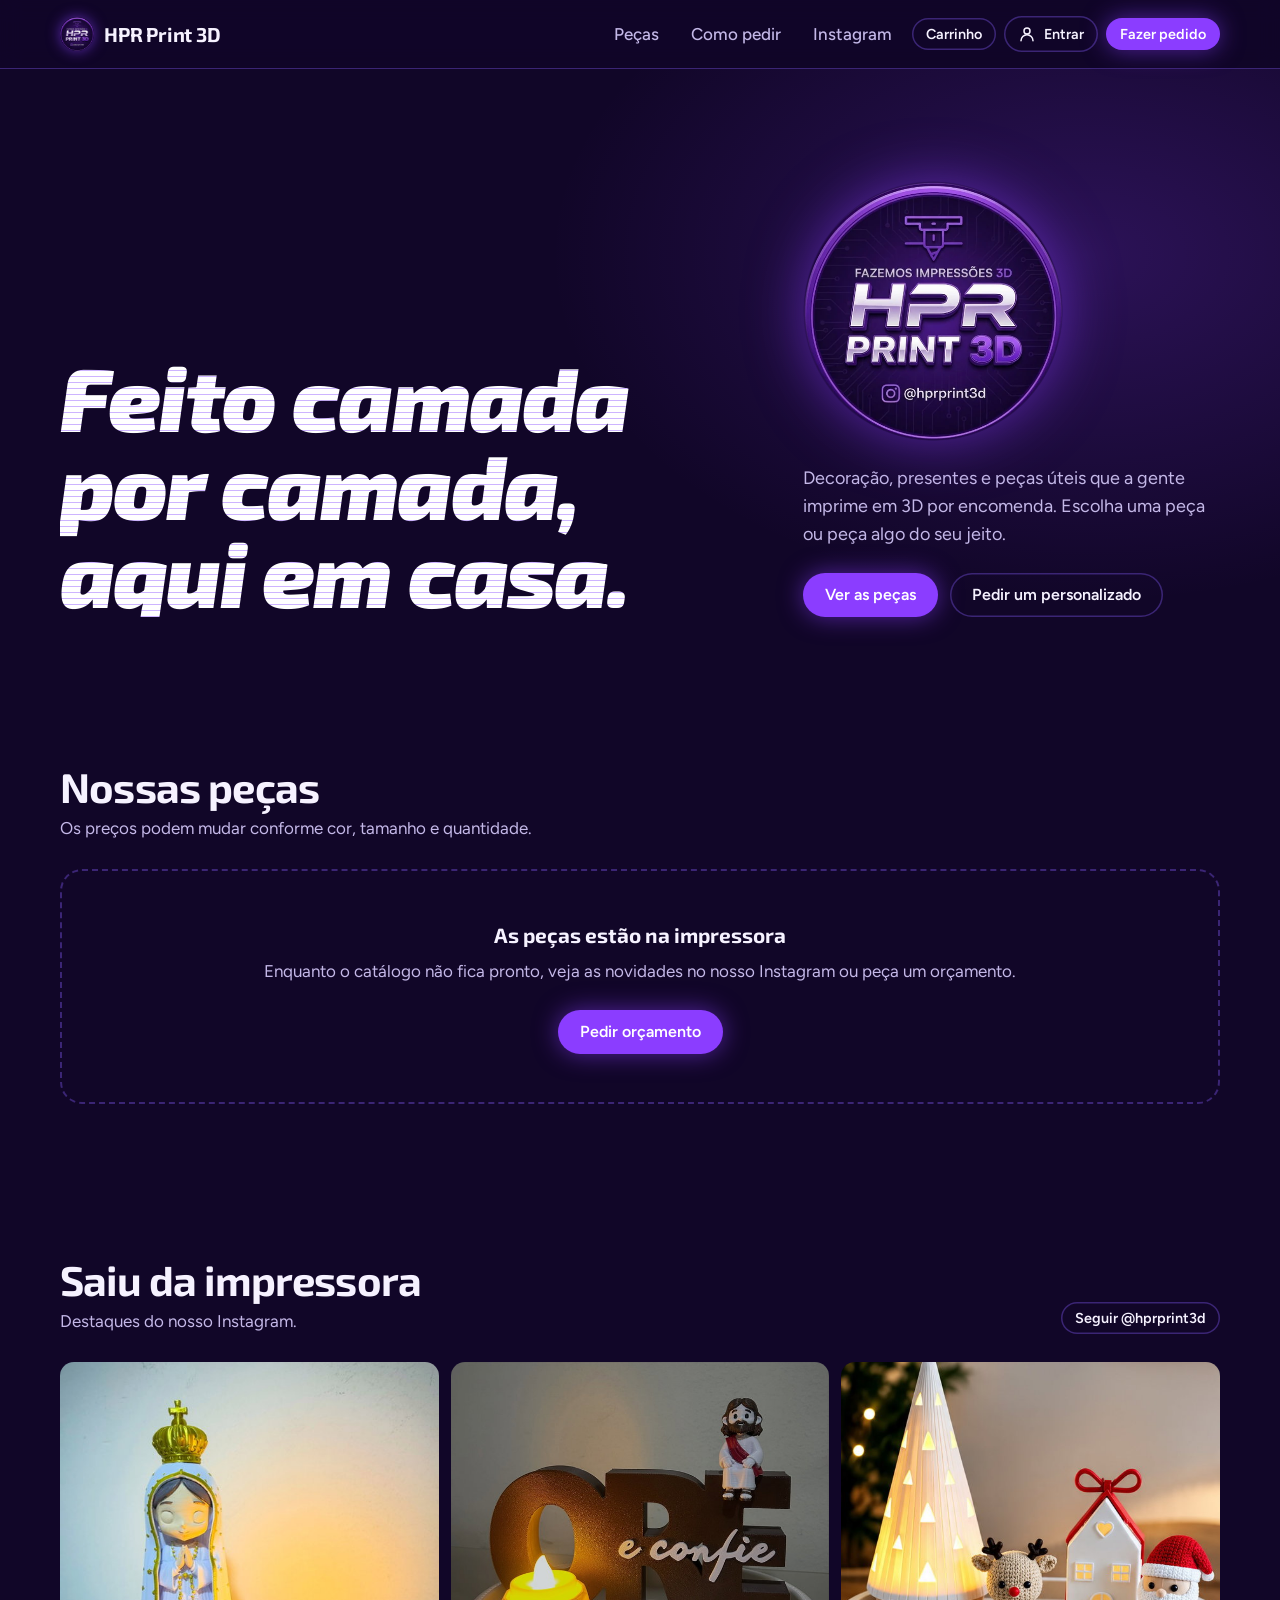
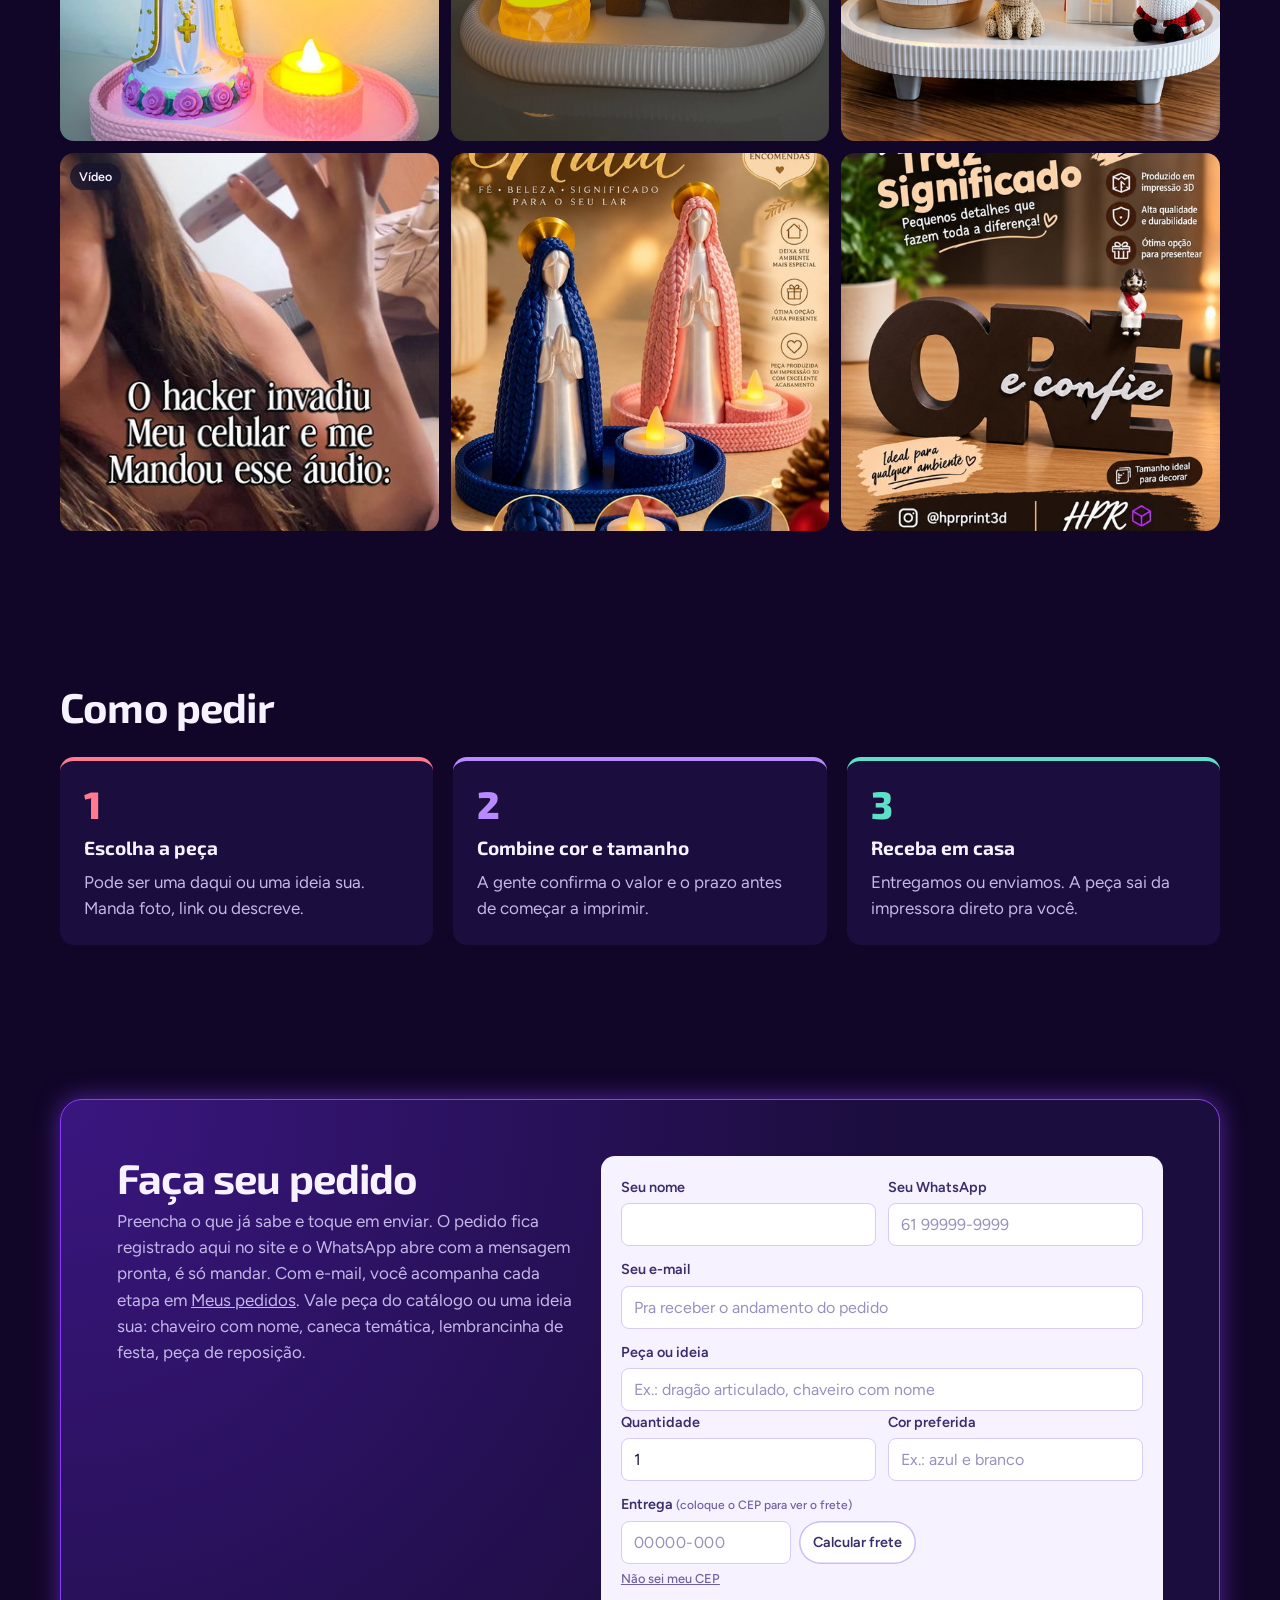
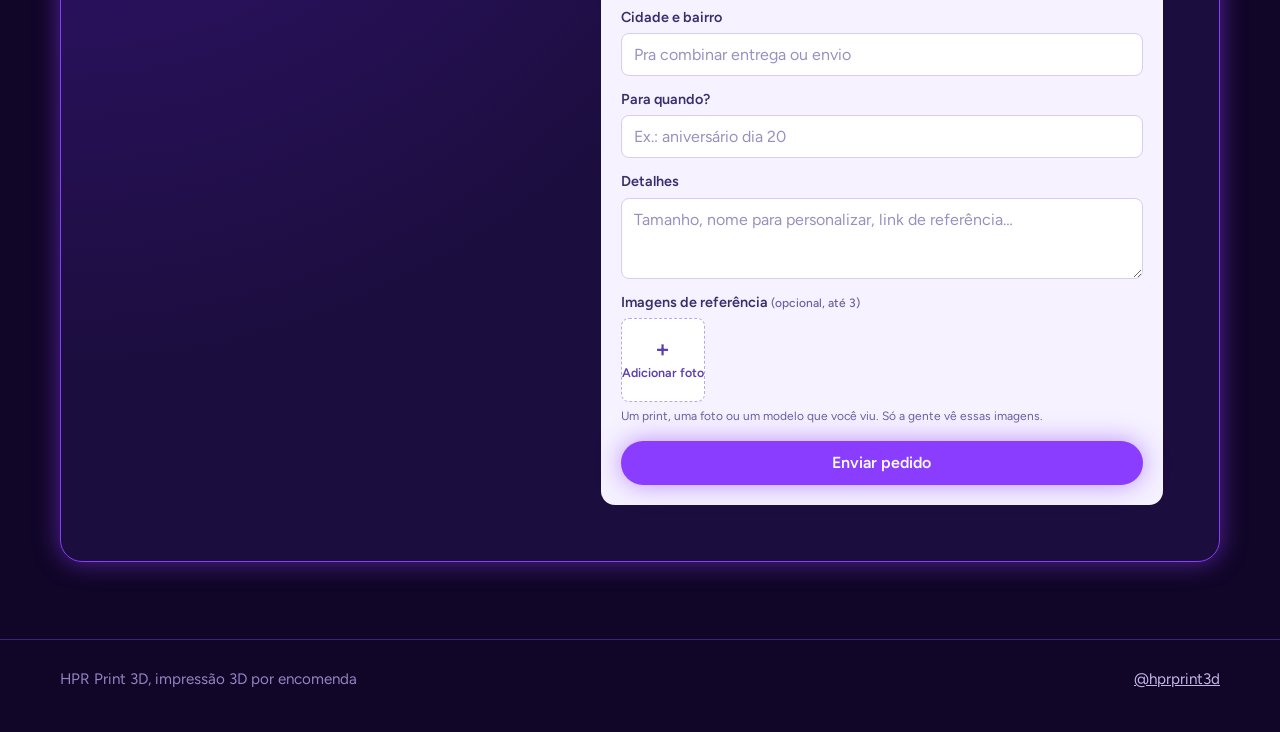
==== index.html @ b47d5b10 "Fotos: aviso de medidas discreto, só aparece quando o modelo da imagem usa as medidas Co-Authored-By" ====
<!doctype html>
<html lang="pt-BR">
<head>
  <meta charset="utf-8">
  <script>
    // Endereço antigo (GitHub Pages) → domínio próprio, mantendo página, query e hash
    // (o retorno do login do Supabase vem na query/hash).
    if (location.hostname.endsWith("github.io")) location.replace("https://hprprint3d.hygor.com.br" + location.pathname.replace(/^\/hprprint3d/, "") + location.search + location.hash);
  </script>
  <meta name="viewport" content="width=device-width, initial-scale=1">
  <title>HPR Print 3D | Peças impressas em 3D</title>
  <meta name="description" content="Peças decorativas, presentes e personalizados feitos em impressão 3D. Faça seu pedido pelo WhatsApp ou Instagram.">
  <meta name="theme-color" content="#110628">
  <meta property="og:title" content="HPR Print 3D">
  <meta property="og:description" content="Peças impressas em 3D, feitas por encomenda.">
  <meta property="og:image" content="https://hprprint3d.hygor.com.br/img/compartilhar.jpg">
  <meta property="og:type" content="website">
  <link rel="canonical" href="https://hprprint3d.hygor.com.br/">
  <link rel="icon" href="img/favicon.png" type="image/png">
  <link rel="apple-touch-icon" href="img/logo-192.png">
  <link rel="preconnect" href="https://fonts.googleapis.com">
  <link rel="preconnect" href="https://fonts.gstatic.com" crossorigin>
  <link href="https://fonts.googleapis.com/css2?family=Exo+2:ital,wght@0,600;0,700;0,800;1,800;1,900&family=Figtree:wght@400;500;600&display=swap" rel="stylesheet">
  <link rel="stylesheet" href="assets/style.css?v=202610292000">
</head>
<body>
  <header class="topo">
    <div class="envoltorio">
      <a class="marca" href="./">
        <img class="marca-carretel" data-logo-fixo src="img/logo-192.png" alt="" width="34" height="34">
        HPR Print 3D
      </a>
      <nav aria-label="Principal">
        <a class="discreto" href="#pecas">Peças</a>
        <a class="discreto" href="#como-pedir">Como pedir</a>
        <a class="discreto" data-link="instagram" href="https://www.instagram.com/hprprint3d/" target="_blank" rel="noopener">Instagram</a>
                <button type="button" class="botao botao-contorno botao-pequeno botao-carrinho" id="abrir-carrinho" aria-haspopup="dialog">Carrinho <span class="carrinho-qtd" id="carrinho-qtd" hidden>0</span></button>
        <a class="botao botao-contorno botao-pequeno botao-entrar" href="conta.html" id="link-conta" title="Entrar na sua conta"><svg class="icone" viewBox="0 0 24 24" aria-hidden="true" width="18" height="18" fill="none" stroke="currentColor" stroke-width="2" stroke-linecap="round" stroke-linejoin="round"><circle cx="12" cy="8" r="4"/><path d="M4 21c0-4.4 3.6-8 8-8s8 3.6 8 8"/></svg><span id="link-conta-texto">Entrar</span></a>
        <a class="botao botao-principal botao-pequeno botao-pedido-topo" href="#pedido">Fazer pedido</a>
      </nav>
    </div>
  </header>

  <main>
    <section class="heroi">
      <div class="envoltorio heroi-grade">
        <div class="heroi-titulo">
          <span class="bico" aria-hidden="true"></span>
          <h1>
            <span class="camada">Feito camada</span>
            <span class="camada">por camada,</span>
            <span class="camada">aqui em casa.</span>
          </h1>
        </div>
        <div class="heroi-lado">
          <img class="heroi-logo" src="img/logo.webp" alt="Logo HPR Print 3D" width="260" height="260">
          <p>Decoração, presentes e peças úteis que a gente imprime em 3D por encomenda. Escolha uma peça ou peça algo do seu jeito.</p>
          <div class="heroi-acoes">
            <a class="botao botao-principal" href="#pecas">Ver as peças</a>
            <a class="botao botao-contorno" href="#pedido">Pedir um personalizado</a>
          </div>

        </div>
      </div>
    </section>

    <section class="secao" id="pecas">
      <div class="envoltorio">
        <div class="secao-cabeca">
          <div>
            <h2>Nossas peças</h2>
            <p>Os preços podem mudar conforme cor, tamanho e quantidade.</p>
          </div>
          <div class="filtros" id="filtros" role="group" aria-label="Filtrar por categoria"></div>
        </div>
        <div class="grade-pecas" id="grade" aria-live="polite"></div>
      </div>
    </section>

    <section class="secao" id="instagram" hidden>
      <div class="envoltorio">
        <div class="secao-cabeca">
          <div>
            <h2>Saiu da impressora</h2>
            <p>Destaques do nosso Instagram.</p>
          </div>
          <a class="botao botao-contorno botao-pequeno" data-link="instagram" href="https://www.instagram.com/hprprint3d/" target="_blank" rel="noopener">Seguir @hprprint3d</a>
        </div>
        <div class="grade-insta" id="grade-insta"></div>
      </div>
    </section>

    <section class="secao" id="como-pedir">
      <div class="envoltorio">
        <div class="secao-cabeca"><h2>Como pedir</h2></div>
        <ol class="passos">
          <li style="--cor:var(--coral)">
            <h3>Escolha a peça</h3>
            <p>Pode ser uma daqui ou uma ideia sua. Manda foto, link ou descreve.</p>
          </li>
          <li style="--cor:var(--sol)">
            <h3>Combine cor e tamanho</h3>
            <p>A gente confirma o valor e o prazo antes de começar a imprimir.</p>
          </li>
          <li style="--cor:var(--menta)">
            <h3>Receba em casa</h3>
            <p>Entregamos ou enviamos. A peça sai da impressora direto pra você.</p>
          </li>
        </ol>
      </div>
    </section>

    <section class="secao" id="pedido">
      <div class="envoltorio">
        <div class="sob-medida">
          <div>
            <h2>Faça seu pedido</h2>
            <p>Preencha o que já sabe e toque em enviar. O pedido fica registrado aqui no site e o WhatsApp abre com a mensagem pronta, é só mandar. Com e-mail, você acompanha cada etapa em <a href="conta.html">Meus pedidos</a>. Vale peça do catálogo ou uma ideia sua: chaveiro com nome, caneca temática, lembrancinha de festa, peça de reposição.</p>
          </div>
          <form id="form-pedido" class="pedido" novalidate>
            <div class="pedido-duas">
              <label class="campo-pedido">Seu nome<input name="nome" autocomplete="name" required></label>
              <label class="campo-pedido">Seu WhatsApp<input name="telefone" type="tel" inputmode="tel" autocomplete="tel" placeholder="61 99999-9999"></label>
            </div>
            <label class="campo-pedido">Seu e-mail<input name="email" type="email" autocomplete="email" placeholder="Pra receber o andamento do pedido"></label>
            <div class="pedido-carrinho" id="bloco-carrinho" hidden>
              <div class="pc-cabeca"><span>Seu carrinho</span><button type="button" class="botao-link-inline" id="editar-carrinho">Editar</button></div>
              <ul id="resumo-carrinho"></ul>
              <p class="resumo-aprovacao" id="resumo-aprovacao" hidden>Tem peça com medida personalizada: mandamos o orçamento para você aprovar antes de começar.</p>
              <small>Quer algo personalizado junto? Conte em “Detalhes” abaixo.</small>
            </div>
            <div id="campos-livres">
              <label class="campo-pedido">Peça ou ideia<input name="peca" id="pedido-peca" required placeholder="Ex.: dragão articulado, chaveiro com nome"></label>
              <div class="pedido-duas">
                <label class="campo-pedido">Quantidade<input name="quantidade" type="number" inputmode="numeric" min="1" value="1"></label>
                <label class="campo-pedido">Cor preferida<input name="cor" list="cores-sugeridas" placeholder="Ex.: azul e branco"></label>
                <datalist id="cores-sugeridas"></datalist>
              </div>
            </div>
            <div class="campo-pedido frete-bloco">
              <label for="pedido-cep">Entrega <small>(coloque o CEP para ver o frete)</small></label>
              <div class="frete-linha">
                <input name="cep" id="pedido-cep" inputmode="numeric" autocomplete="postal-code" placeholder="00000-000" maxlength="9">
                <button type="button" class="botao botao-contorno botao-pequeno" id="calcular-frete">Calcular frete</button>
              </div>
              <a class="frete-nao-sei" href="https://buscacepinter.correios.com.br/app/endereco/index.php" target="_blank" rel="noopener">Não sei meu CEP</a>
              <div id="frete-resultado" aria-live="polite"></div>
              <div class="frete-endereco-campos" id="frete-endereco-campos" hidden>
                <label class="campo-pedido">Rua / avenida<input name="endereco" autocomplete="address-line1"></label>
                <div class="pedido-duas">
                  <label class="campo-pedido">Número<input name="numero" inputmode="numeric" autocomplete="address-line2"></label>
                  <label class="campo-pedido">Complemento<input name="complemento" placeholder="Apto, bloco, quadra…"></label>
                </div>
                <label class="campo-pedido">Bairro<input name="bairro"></label>
              </div>
            </div>
            <label class="campo-pedido">Cidade e bairro<input name="cidade" autocomplete="address-level2" placeholder="Pra combinar entrega ou envio"></label>
            <label class="campo-pedido">Para quando?<input name="prazo" placeholder="Ex.: aniversário dia 20"></label>
            <label class="campo-pedido">Detalhes<textarea name="detalhes" rows="3" placeholder="Tamanho, nome para personalizar, link de referência…"></textarea></label>
            <div class="campo-pedido">
              <span>Imagens de referência <small>(opcional, até 3)</small></span>
              <div class="referencias" id="referencias">
                <label class="ref-adicionar" id="ref-adicionar">
                  <input type="file" id="ref-arquivos" accept="image/jpeg,image/png,image/webp" multiple hidden>
                  <span aria-hidden="true">+</span> Adicionar foto
                </label>
              </div>
              <small class="ref-dica">Um print, uma foto ou um modelo que você viu. Só a gente vê essas imagens.</small>
            </div>
            <p class="pedido-erro" id="pedido-erro" role="alert" hidden></p>
            <p class="pedido-ok" id="pedido-ok" role="status" hidden></p>
            <button class="botao botao-principal" type="submit" id="pedido-enviar">Enviar pedido</button>
          </form>
        </div>
      </div>
    </section>
  </main>

  <dialog class="detalhe" id="detalhe-peca" aria-labelledby="detalhe-titulo">
    <button type="button" class="detalhe-fechar" data-fechar aria-label="Fechar detalhes">×</button>
    <div class="detalhe-conteudo"></div>
  </dialog>

  <dialog class="carrinho" id="carrinho" aria-labelledby="carrinho-titulo">
    <button type="button" class="detalhe-fechar" data-fechar-carrinho aria-label="Fechar carrinho">×</button>
    <div class="carrinho-conteudo">
      <h2 id="carrinho-titulo">Seu carrinho</h2>
      <p class="carrinho-aviso" id="carrinho-aviso" role="note" hidden><b>Orçamento sob aprovação.</b> Peças com medida personalizada mudam o custo de produção, então a gente calcula o valor e o prazo e só começa depois que você aprovar.</p>
      <div id="carrinho-lista"></div>
      <p class="carrinho-total" id="carrinho-total"></p>
      <div class="carrinho-acoes">
        <button type="button" class="botao botao-contorno" data-fechar-carrinho>Continuar vendo peças</button>
        <button type="button" class="botao botao-principal" id="carrinho-finalizar">Finalizar pedido</button>
      </div>
    </div>
  </dialog>
  <div class="toast-carrinho" id="toast-carrinho" role="status" hidden>
    <span id="toast-carrinho-texto"></span>
    <button type="button" id="toast-carrinho-ver">Ver carrinho</button>
  </div>

  <footer class="rodape">
    <div class="envoltorio">
      <span>HPR Print 3D, impressão 3D por encomenda</span>
      <a data-link="instagram" href="https://www.instagram.com/hprprint3d/" target="_blank" rel="noopener">@hprprint3d</a>
    </div>
  </footer>

  <script src="assets/supabase-config.js?v=202610292000"></script>
  <script src="assets/email.js?v=202610292000"></script>
  <script src="assets/frete.js?v=202610292000"></script>
  <script src="assets/itens.js?v=202610292000"></script>
  <script src="assets/app.js?v=202610292000"></script>
</body>
</html>
---- assets/style.css ----
/* HPR Print 3D — estilos compartilhados (vitrine + área interna) */
:root {
  /* Cores tiradas da logo: fundo roxo-noite, roxo neon e branco cromado */
  --noite: #110628;
  --noite-2: #1b0d3d;
  --noite-3: #261552;
  --linha: #3b2575;
  --texto: #f6f2ff;
  --texto-2: #c4b8e8;
  --texto-3: #9284c2;
  --neon: #8b3dff;
  --neon-claro: #b98aff;
  --brilho: 0 0 24px rgba(139, 61, 255, .55);
  --coral: #ff7a8f;
  --menta: #5ee0c8;
  --sol: #b98aff;
  --lilas: #a463ff;
  --erro: #ff6b81;
  --raio-g: 22px;
  --raio-m: 14px;
  --raio-p: 8px;
  --fonte-display: "Exo 2", system-ui, sans-serif;
  --fonte-texto: "Figtree", system-ui, sans-serif;
  color-scheme: dark;
}

* { box-sizing: border-box; }
[hidden] { display: none !important; }
html { -webkit-text-size-adjust: 100%; }
body {
  margin: 0;
  background: var(--noite);
  color: var(--texto);
  font-family: var(--fonte-texto);
  font-size: 1.0625rem;
  line-height: 1.55;
}
img { max-width: 100%; display: block; }
a { color: inherit; }
:focus-visible { outline: 3px solid var(--neon-claro); outline-offset: 3px; border-radius: 4px; }

.envoltorio { width: min(1160px, 100% - 32px); margin-inline: auto; }

/* ---------- Topo ---------- */
.topo {
  position: sticky; top: 0; z-index: 20;
  background: color-mix(in srgb, var(--noite) 88%, transparent);
  backdrop-filter: blur(10px);
  border-bottom: 1px solid var(--linha);
}
.topo .envoltorio { display: flex; align-items: center; justify-content: space-between; gap: 16px; min-height: 68px; }
.marca { display: flex; align-items: center; gap: 10px; text-decoration: none; font-family: var(--fonte-display); font-weight: 700; font-size: 1.25rem; letter-spacing: -0.01em; }
.marca-carretel { width: 34px; height: 34px; flex: none; }
.topo nav { display: flex; gap: 8px; align-items: center; }
.topo nav a.discreto { text-decoration: none; color: var(--texto-2); padding: 8px 12px; border-radius: 999px; font-weight: 500; }
.topo nav a.discreto:hover { color: var(--texto); background: var(--noite-2); }

/* ---------- Botões ---------- */
.botao {
  display: inline-flex; align-items: center; justify-content: center; gap: 8px;
  font: 600 1rem/1 var(--fonte-texto);
  padding: 14px 22px; border-radius: 999px; border: 0; cursor: pointer;
  text-decoration: none; transition: transform .12s ease, background .15s ease;
}
.botao:active { transform: translateY(1px); }
.botao-principal { background: var(--neon); color: #fff; box-shadow: var(--brilho); }
.botao-principal:hover { background: #9b55ff; }
.botao-contorno { background: transparent; color: var(--texto); box-shadow: inset 0 0 0 1.5px var(--linha); }
.botao-contorno:hover { box-shadow: inset 0 0 0 1.5px var(--texto-2); }
.botao-pequeno { padding: 9px 14px; font-size: .9rem; }
.botao[disabled] { opacity: .5; cursor: not-allowed; }
.botao svg { width: 18px; height: 18px; }

/* Tela de espera: aparece no lugar de qualquer tela de login enquanto a sessão é conferida */
.carregando { display: flex; flex-direction: column; align-items: center; justify-content: center; gap: 14px; min-height: 52vh; color: var(--texto-2); text-align: center; }
.carregando p { margin: 0; }
.giro { width: 36px; height: 36px; border-radius: 50%; border: 3px solid var(--linha); border-top-color: var(--neon-claro); animation: gira .8s linear infinite; }
@keyframes gira { to { transform: rotate(360deg); } }
@media (prefers-reduced-motion: reduce) { .giro { animation-duration: 2.4s; } }
.botao-entrar { white-space: nowrap; }

/* ---------- Herói ---------- */
.heroi { padding: clamp(48px, 9vw, 112px) 0 clamp(40px, 6vw, 72px); position: relative; overflow: hidden; }
.heroi-grade { display: grid; grid-template-columns: 1.25fr .75fr; gap: 48px; align-items: end; }
.heroi h1 {
  font-family: var(--fonte-display);
  font-weight: 900;
  font-style: italic;
  font-size: clamp(2.6rem, 7vw, 5.9rem);
  line-height: .98;
  letter-spacing: -0.02em;
  margin: 0;
  max-width: 11ch;
  /* camadas de impressão: cada faixa horizontal é uma "layer" */
  background: repeating-linear-gradient(
    180deg,
    #ffffff 0 5px,
    #cdb4ff 5px 6px
  );
  -webkit-background-clip: text; background-clip: text; color: transparent;
}
.heroi h1 .camada { display: block; }
.heroi-lado p { color: var(--texto-2); margin: 0 0 24px; max-width: 34ch; font-size: 1.125rem; }
.heroi-acoes { display: flex; flex-wrap: wrap; gap: 12px; }

/* A animação única da página: o título "imprime" de baixo pra cima, camada por camada */
@media (prefers-reduced-motion: no-preference) {
  .heroi h1 { animation: imprimir 1.6s steps(24, end) both; }
  .bico { animation: bico 1.6s steps(24, end) both; }
}
@keyframes imprimir { from { clip-path: inset(100% 0 0 0); } to { clip-path: inset(0 0 0 0); } }
@keyframes bico { from { transform: translateY(var(--altura-h1, 260px)); opacity: 1; } 92% { opacity: 1; } to { transform: translateY(0); opacity: 0; } }
.bico { position: absolute; left: 0; top: -14px; width: 100%; height: 3px; background: var(--neon-claro); border-radius: 3px; box-shadow: 0 0 18px var(--neon); opacity: 0; pointer-events: none; }
.heroi-titulo { position: relative; }

.amostras { display: flex; gap: 8px; margin-top: 28px; }
.amostras span { width: 22px; height: 22px; border-radius: 50%; }

/* ---------- Seções ---------- */
.secao { padding: clamp(40px, 6vw, 80px) 0; }
.secao-cabeca { display: flex; flex-wrap: wrap; justify-content: space-between; align-items: end; gap: 16px; margin-bottom: 28px; }
.secao h2 { font-family: var(--fonte-display); font-weight: 700; font-size: clamp(1.75rem, 3.6vw, 2.6rem); letter-spacing: -0.02em; line-height: 1.05; margin: 0; }
.secao-cabeca p { margin: 6px 0 0; color: var(--texto-2); }

.filtros { display: flex; flex-wrap: wrap; gap: 8px; }
.filtro { font: 500 .95rem var(--fonte-texto); color: var(--texto-2); background: var(--noite-2); border: 1px solid var(--linha); border-radius: 999px; padding: 8px 16px; cursor: pointer; }
.filtro[aria-pressed="true"] { background: var(--texto); color: var(--noite); border-color: var(--texto); }

/* ---------- Grade de peças ---------- */
.grade-pecas { display: grid; grid-template-columns: repeat(auto-fill, minmax(250px, 1fr)); gap: 20px; }
.peca { background: var(--noite-2); border-radius: var(--raio-g); overflow: hidden; display: flex; flex-direction: column; border: 1px solid var(--linha); }
.peca-foto { aspect-ratio: 1 / 1; background: var(--noite-3); position: relative; }
.peca-foto img { width: 100%; height: 100%; object-fit: cover; }
.peca-foto .sem-foto { position: absolute; inset: 0; display: grid; place-items: center; color: var(--texto-3); }
.peca-corpo { padding: 16px 18px 18px; display: flex; flex-direction: column; gap: 6px; flex: 1; }
.peca-categoria { font-size: .85rem; font-weight: 600; display: inline-flex; align-items: center; gap: 6px; color: var(--texto-2); }
.peca-categoria::before { content: ""; width: 9px; height: 9px; border-radius: 50%; background: var(--cor, var(--lilas)); }
.peca h3 { font-family: var(--fonte-display); font-weight: 700; font-size: 1.25rem; line-height: 1.15; margin: 0; letter-spacing: -0.01em; }
.peca-desc { color: var(--texto-2); font-size: .95rem; margin: 0; white-space: pre-line; display: -webkit-box; -webkit-line-clamp: 3; -webkit-box-orient: vertical; overflow: hidden; }
.peca-desc-bloco.aberta .peca-desc { -webkit-line-clamp: unset; display: block; }
.ver-mais { background: none; border: 0; padding: 2px 0; margin-top: 2px; color: var(--neon-claro); font: 600 .88rem var(--fonte-texto); cursor: pointer; }
.ver-mais:hover { text-decoration: underline; }
a.peca-foto { display: block; }
.peca h3 a { color: inherit; text-decoration: none; }
.peca h3 a:hover { text-decoration: underline; text-decoration-color: var(--neon-claro); }
.peca-rodape { margin-top: auto; padding-top: 12px; display: flex; align-items: center; justify-content: space-between; gap: 10px; }
.preco { font-family: var(--fonte-display); font-weight: 700; font-size: 1.4rem; }
.preco small { font-family: var(--fonte-texto); font-weight: 500; font-size: .8rem; color: var(--texto-3); display: block; }

.vazio { border: 2px dashed var(--linha); border-radius: var(--raio-g); padding: 48px 24px; text-align: center; color: var(--texto-2); }
.vazio strong { display: block; color: var(--texto); font-family: var(--fonte-display); font-size: 1.3rem; margin-bottom: 6px; }

/* ---------- Como encomendar ---------- */
.passos { list-style: none; margin: 0; padding: 0; display: grid; grid-template-columns: repeat(3, 1fr); gap: 20px; counter-reset: passo; }
.passos li { counter-increment: passo; padding: 24px; border-radius: var(--raio-m); background: var(--noite-2); border-top: 4px solid var(--cor); }
.passos li::before { content: counter(passo); font-family: var(--fonte-display); font-weight: 800; font-size: 2.4rem; line-height: 1; color: var(--cor); display: block; margin-bottom: 10px; }
.passos h3 { margin: 0 0 6px; font-family: var(--fonte-display); font-size: 1.2rem; }
.passos p { margin: 0; color: var(--texto-2); }

.sob-medida { background: radial-gradient(120% 140% at 0% 0%, #3a1680 0%, #1b0d3d 60%); border: 1.5px solid var(--neon); box-shadow: var(--brilho); color: var(--texto); border-radius: var(--raio-g); padding: clamp(28px, 5vw, 56px); display: grid; grid-template-columns: 1fr auto; gap: 24px; align-items: center; }
.sob-medida h2 { color: var(--texto); }
.sob-medida p { color: var(--texto-2); }
.sob-medida p { margin: 8px 0 0; max-width: 52ch; }


.rodape { border-top: 1px solid var(--linha); padding: 28px 0 40px; color: var(--texto-3); font-size: .95rem; }
.rodape .envoltorio { display: flex; flex-wrap: wrap; justify-content: space-between; gap: 12px; }
.rodape a { color: var(--texto-2); }

@media (max-width: 820px) {
  .heroi-grade { grid-template-columns: 1fr; gap: 28px; }
  .passos { grid-template-columns: 1fr; }
  .sob-medida { grid-template-columns: 1fr; }
  .topo nav a.discreto { display: none; }
}

@media (max-width: 700px) {
  .topo .envoltorio { gap: 10px; min-height: 60px; }
  .marca { font-size: 1.05rem; gap: 8px; }
  .topo nav { gap: 6px; }
  .botao-pedido-topo { display: none; }
}
@media (max-width: 400px) {
  .botao-entrar span { position: absolute; width: 1px; height: 1px; overflow: hidden; clip: rect(0 0 0 0); white-space: nowrap; }
  .botao-entrar { padding: 10px; }
}
@media (max-width: 560px) {
  .grade-pecas { grid-template-columns: repeat(2, minmax(0, 1fr)); gap: 12px; }
  .peca { border-radius: var(--raio-m); }
  .peca-corpo { padding: 12px; }
  .peca h3 { font-size: 1.02rem; }
  .peca-desc { -webkit-line-clamp: 2; font-size: .85rem; }
  .peca-rodape { flex-direction: column; align-items: stretch; gap: 8px; }
  .preco { font-size: 1.15rem; }
}

/* ---------- Formulário de pedido (dentro do painel lilás) ---------- */
.sob-medida { grid-template-columns: minmax(0, .9fr) minmax(0, 1.1fr); align-items: start; }
.pedido { display: flex; flex-direction: column; gap: 12px; background: #f6f2ff; border-radius: var(--raio-m); padding: 20px; }
.pedido-duas { display: grid; grid-template-columns: 1fr 1fr; gap: 12px; }
.campo-pedido { display: flex; flex-direction: column; gap: 5px; font-weight: 600; font-size: .9rem; color: #3a2d6b; }
.campo-pedido input, .campo-pedido textarea {
  font: 400 1rem var(--fonte-texto); color: #1c1240; background: #fff;
  border: 1.5px solid #d6ccf5; border-radius: var(--raio-p); padding: 11px 12px; width: 100%; min-width: 0; resize: vertical;
}
.campo-pedido input::placeholder, .campo-pedido textarea::placeholder { color: #9a90bf; }
.campo-pedido input:focus, .campo-pedido textarea:focus { outline: none; border-color: var(--neon); }
.pedido .botao-principal { background: var(--neon); color: #fff; margin-top: 4px; }
.pedido .botao-principal:hover { background: #7a2bf0; }
.pedido-erro { margin: 0; color: #b0153a; font-weight: 600; font-size: .92rem; }
.pedido :focus-visible { outline-color: var(--neon); }

/* Simulador de frete */
.frete-linha { display: flex; gap: 8px; }
.frete-linha input { flex: 0 1 170px; font-variant-numeric: tabular-nums; letter-spacing: .03em; }
.pedido .frete-linha .botao-contorno { color: #3a2d6b; box-shadow: inset 0 0 0 1.5px #c9bdf2; background: #fff; white-space: nowrap; }
.pedido .frete-linha .botao-contorno:hover { box-shadow: inset 0 0 0 1.5px var(--neon); color: var(--neon); }
.frete-nao-sei { align-self: flex-start; font-size: .8rem; font-weight: 500; color: #6d5fa0; }
.frete-endereco { margin: 4px 0 2px; font-weight: 500; font-size: .88rem; color: #3a2d6b; }
.frete-carregando, .frete-aviso, .frete-dica { margin: 4px 0 0; font-weight: 500; font-size: .84rem; color: #6d5fa0; }
.frete-aviso { color: #8a3a12; }
.frete-opcoes { display: flex; flex-direction: column; gap: 6px; margin-top: 4px; }
.frete-opcao { display: grid; grid-template-columns: auto 1fr auto; align-items: center; gap: 10px; padding: 10px 12px; background: #fff; border: 1.5px solid #e1d8fa; border-radius: var(--raio-p); cursor: pointer; font-weight: 600; color: #1c1240; transition: border-color .15s, background .15s; }
.frete-opcao:hover { border-color: #b9a6f5; }
.frete-opcao:has(input:checked) { border-color: var(--neon); background: #efe7ff; }
.frete-opcao input { width: 18px; height: 18px; margin: 0; accent-color: var(--neon); }
.frete-nome small { display: block; font-weight: 500; font-size: .8rem; color: #6d5fa0; }
.frete-valor { font-variant-numeric: tabular-nums; white-space: nowrap; }

/* ---------- Destaques do Instagram ---------- */
.grade-insta { display: grid; grid-template-columns: repeat(auto-fill, minmax(300px, 1fr)); gap: 20px; align-items: start; }
.insta-item { min-width: 0; }
.insta-item .instagram-media { margin: 0 !important; min-width: 0 !important; width: 100% !important; border-radius: var(--raio-m) !important; }

@media (max-width: 820px) {
  .sob-medida { grid-template-columns: 1fr; }
}
@media (max-width: 420px) {
  .pedido { padding: 16px; }
  .pedido-duas { grid-template-columns: 1fr; }
}
section[id] { scroll-margin-top: 76px; }
.pedido-ok { margin: 0; background: #e3f9f1; color: #0b5a45; border-radius: var(--raio-p); padding: 10px 12px; font-size: .95rem; }
.pedido-ok a { color: #0b5a45; font-weight: 700; }

/* ---------- Posts automáticos do Instagram ---------- */
.grade-insta-auto { display: grid; grid-template-columns: repeat(3, minmax(0, 1fr)); gap: 12px; }
.insta-post { position: relative; display: block; aspect-ratio: 1; border-radius: var(--raio-m); overflow: hidden; background: var(--noite-2); text-decoration: none; }
.insta-post img { width: 100%; height: 100%; object-fit: cover; }
.insta-tipo { position: absolute; top: 10px; left: 10px; font-size: .78rem; font-weight: 600; background: rgba(23, 20, 46, .8); color: var(--texto); padding: 4px 9px; border-radius: 999px; }
.insta-legenda {
  position: absolute; inset: auto 0 0 0; padding: 28px 14px 12px; font-size: .88rem; line-height: 1.35; color: #fff;
  background: linear-gradient(to top, rgba(12, 10, 26, .88), transparent);
  display: -webkit-box; -webkit-line-clamp: 3; -webkit-box-orient: vertical; overflow: hidden;
  opacity: 0; transition: opacity .2s ease;
}
.insta-post:hover .insta-legenda, .insta-post:focus-visible .insta-legenda { opacity: 1; }
@media (hover: none) { .insta-legenda { display: none; } }
@media (max-width: 560px) { .grade-insta-auto { grid-template-columns: repeat(2, minmax(0, 1fr)); gap: 8px; } }
.marca-foto { border-radius: 50%; object-fit: cover; }

/* ---------- Logo ---------- */
.marca-carretel { border-radius: 50%; box-shadow: 0 0 14px rgba(139, 61, 255, .6); }
.heroi-logo { width: min(260px, 70%); height: auto; aspect-ratio: 1; margin: 0 0 24px; border-radius: 50%; filter: drop-shadow(0 0 28px rgba(139, 61, 255, .55)); }
.heroi { background: radial-gradient(60% 80% at 85% 30%, rgba(139, 61, 255, .22), transparent 70%); }
@media (max-width: 820px) { .heroi-logo { width: 150px; margin-bottom: 18px; } }

/* ---------- Imagens de referência no pedido ---------- */
.campo-pedido small { font-weight: 500; color: #6d5fa0; }
.referencias { display: flex; flex-wrap: wrap; gap: 10px; }
.ref-item, .ref-adicionar { width: 84px; height: 84px; border-radius: var(--raio-p); position: relative; }
.ref-item img { width: 100%; height: 100%; object-fit: cover; border-radius: var(--raio-p); border: 1.5px solid #d6ccf5; }
.ref-item button { position: absolute; top: -8px; right: -8px; width: 26px; height: 26px; border-radius: 50%; border: 0; background: #1c1240; color: #fff; font-size: 1rem; line-height: 1; cursor: pointer; }
.ref-adicionar { display: flex; flex-direction: column; align-items: center; justify-content: center; gap: 2px; border: 1.5px dashed #b9a6ef; color: #5b3fb0; font-size: .78rem; font-weight: 600; text-align: center; cursor: pointer; background: #fff; }
.ref-adicionar span { font-size: 1.5rem; line-height: 1; }
.ref-adicionar:hover { border-color: var(--neon); }
.ref-adicionar:focus-within { outline: 3px solid var(--neon); outline-offset: 2px; }
.ref-dica { font-weight: 400 !important; }
.pedido-zap { display: flex; margin-top: 10px; width: 100%; }
.pedido-ok { line-height: 1.45; }
.pedido-ok a.pedido-zap { color: #fff; }

/* ---------- Cores e características na vitrine ---------- */
.peca-carac { list-style: none; margin: 2px 0 0; padding: 0; display: flex; flex-wrap: wrap; gap: 6px; }
.peca-carac li { font-size: .8rem; color: var(--texto-2); background: var(--noite-3); border-radius: 999px; padding: 3px 10px; }
.peca-cores { display: flex; flex-wrap: wrap; align-items: center; gap: 6px; margin-top: 4px; }
.peca-cor { width: 18px; height: 18px; border-radius: 50%; border: 1.5px solid rgba(255, 255, 255, .35); }
.peca-cores-mais { font-size: .8rem; color: var(--texto-3); }
@media (max-width: 560px) { .peca-carac li { font-size: .74rem; padding: 2px 8px; } .peca-cor { width: 15px; height: 15px; } }

/* ---------- Detalhes da peça ---------- */
.detalhe { width: min(960px, calc(100% - 24px)); max-height: calc(100dvh - 32px); padding: 0; border: 1px solid var(--linha); border-radius: var(--raio-g); background: var(--noite-2); color: var(--texto); box-shadow: 0 30px 80px rgba(0, 0, 0, .6), 0 0 40px rgba(139, 61, 255, .25); overflow: hidden; }
.detalhe::backdrop { background: rgba(8, 3, 22, .78); backdrop-filter: blur(3px); }
.detalhe-conteudo { display: grid; grid-template-columns: minmax(0, 1fr) minmax(0, 1fr); max-height: calc(100dvh - 34px); overflow-y: auto; }
/* Foto inteira, sem cortes: o fundo desfocado da própria foto preenche as sobras */
.detalhe-foto { position: sticky; top: 0; align-self: start; height: calc(100dvh - 34px); max-height: 760px; overflow: hidden; background: var(--noite-3); isolation: isolate; }
.detalhe-foto.vazia { height: auto; aspect-ratio: 1; }
.galeria-trilho { display: flex; height: 100%; overflow-x: auto; overflow-y: hidden; scroll-snap-type: x mandatory; scrollbar-width: none; overscroll-behavior-x: contain; }
.galeria-trilho::-webkit-scrollbar { display: none; }
.galeria-trilho:focus-visible { outline: 2px solid var(--neon-claro); outline-offset: -4px; }
.galeria-slide { position: relative; flex: 0 0 100%; height: 100%; scroll-snap-align: center; scroll-snap-stop: always; overflow: hidden; isolation: isolate; display: flex; }
.galeria-slide::before { content: ""; position: absolute; inset: -30px; background: var(--foto) center / cover no-repeat; filter: blur(28px) brightness(.45) saturate(1.2); z-index: -1; }
.detalhe-foto-link { display: flex; width: 100%; height: 100%; align-items: center; justify-content: center; padding: 16px 16px 46px; cursor: zoom-in; }
.detalhe-foto.varias .detalhe-foto-link { padding: 56px 16px 104px; }
.galeria-seta { position: absolute; top: calc(50% - 30px); transform: translateY(-50%); z-index: 2; width: 44px; height: 44px; border-radius: 50%; border: 0; background: rgba(17, 6, 40, .78); color: #fff; font-size: 1.7rem; line-height: 1; cursor: pointer; box-shadow: 0 0 0 1px var(--linha); transition: background .15s, opacity .15s; }
.galeria-seta:hover:not(:disabled) { background: var(--neon); }
.galeria-seta:disabled { opacity: 0; pointer-events: none; }
.galeria-seta:focus-visible, .galeria-mini:focus-visible { outline: 2px solid var(--neon-claro); outline-offset: 2px; }
.galeria-seta.anterior { left: 12px; }
.galeria-seta.proxima { right: 12px; }
.galeria-conta { position: absolute; top: 16px; left: 16px; z-index: 2; font-size: .8rem; font-weight: 700; color: #fff; background: rgba(17, 6, 40, .78); padding: 5px 11px; border-radius: 999px; font-variant-numeric: tabular-nums; }
.galeria-minis { position: absolute; left: 0; right: 0; bottom: 0; z-index: 2; display: flex; gap: 8px; justify-content: safe center; padding: 12px; overflow-x: auto; scrollbar-width: none; background: linear-gradient(transparent, rgba(8, 3, 22, .85)); }
.galeria-minis::-webkit-scrollbar { display: none; }
.galeria-mini { flex: 0 0 auto; width: 54px; height: 54px; padding: 0; border-radius: 10px; overflow: hidden; border: 2px solid rgba(255, 255, 255, .2); background: var(--noite); opacity: .6; cursor: pointer; transition: opacity .15s, border-color .15s; }
.detalhe-foto .galeria-mini img { width: 100%; height: 100%; max-height: none; object-fit: cover; display: block; border-radius: 0; box-shadow: none; }
.galeria-mini:hover { opacity: .9; }
.galeria-mini[aria-current="true"] { opacity: 1; border-color: var(--neon-claro); box-shadow: 0 0 12px rgba(139, 61, 255, .6); }
.detalhe-foto.varias .detalhe-zoom { bottom: 84px; }
.peca-qtd-fotos { position: absolute; right: 10px; bottom: 10px; font-size: .74rem; font-weight: 700; color: #fff; background: rgba(17, 6, 40, .78); padding: 4px 10px; border-radius: 999px; }
.detalhe-foto img { max-width: 100%; max-height: 100%; width: auto; height: auto; object-fit: contain; border-radius: var(--raio-m); box-shadow: 0 12px 40px rgba(0, 0, 0, .45); }
.detalhe-foto .sem-foto { position: absolute; inset: 0; display: grid; place-items: center; color: var(--texto-3); }
.detalhe-zoom { position: absolute; left: 50%; bottom: 14px; transform: translateX(-50%); font-size: .78rem; font-weight: 600; color: #fff; background: rgba(17, 6, 40, .72); padding: 5px 12px; border-radius: 999px; pointer-events: none; opacity: .85; }
.detalhe-info { padding: clamp(20px, 4vw, 34px); display: flex; flex-direction: column; gap: 10px; }
.detalhe-info h2 { font-family: var(--fonte-display); font-weight: 800; font-size: clamp(1.6rem, 3.2vw, 2.2rem); line-height: 1.1; margin: 0; }
.detalhe-info h3 { font-family: var(--fonte-display); font-size: 1.05rem; margin: 14px 0 2px; color: var(--texto); }
.detalhe-preco { margin: 0; font-family: var(--fonte-display); font-weight: 700; font-size: 1.6rem; }
.detalhe-preco small { display: block; font-family: var(--fonte-texto); font-weight: 500; font-size: .82rem; color: var(--texto-3); }
.detalhe-desc { color: var(--texto-2); line-height: 1.6; }
.detalhe-desc p { margin: 0 0 10px; }
.detalhe-tabela { margin: 0; display: flex; flex-direction: column; }
.detalhe-tabela > div { display: grid; grid-template-columns: 40% 60%; gap: 12px; padding: 9px 0; border-bottom: 1px solid var(--linha); }
.detalhe-tabela dt { color: var(--texto-3); }
.detalhe-tabela dd { margin: 0; font-weight: 600; }
.detalhe-tabela dd small { display: block; font-weight: 400; font-size: .78rem; color: var(--texto-3); }
.detalhe-cores { list-style: none; margin: 0; padding: 0; display: flex; flex-wrap: wrap; gap: 8px; }
.detalhe-cores li { display: inline-flex; align-items: center; gap: 7px; font-size: .9rem; background: var(--noite); border: 1px solid var(--linha); border-radius: 999px; padding: 5px 12px 5px 6px; }
.detalhe-obs { margin: 0; font-size: .88rem; color: var(--texto-3); }
.detalhe-pedir { margin-top: 14px; align-self: stretch; }
.detalhe-fechar { position: absolute; top: 12px; right: 12px; z-index: 2; width: 40px; height: 40px; border-radius: 50%; border: 0; background: rgba(17, 6, 40, .82); color: #fff; font-size: 1.5rem; line-height: 1; cursor: pointer; box-shadow: 0 0 0 1px var(--linha); }
.detalhe-fechar:hover { background: var(--neon); }
@media (max-width: 760px) {
  .detalhe { width: 100%; max-width: 100%; max-height: 100dvh; height: 100dvh; margin: 0; border-radius: 0; border: 0; }
  .detalhe-conteudo { grid-template-columns: 1fr; max-height: 100dvh; }
  .detalhe-foto { position: relative; height: min(68dvh, 110vw); min-height: 260px; }
  .detalhe-foto-link { padding: 56px 12px 42px; }
  .detalhe-foto.varias .detalhe-foto-link { padding: 56px 12px 88px; }
  .detalhe-zoom { bottom: 10px; }
  .detalhe-foto.varias .detalhe-zoom { bottom: 76px; }
  .galeria-seta { width: 38px; height: 38px; font-size: 1.4rem; }
  .galeria-seta.anterior { left: 8px; }
  .galeria-seta.proxima { right: 8px; }
  .galeria-mini { width: 46px; height: 46px; }
  .galeria-minis { padding: 10px; }
}
@media (prefers-reduced-motion: no-preference) {
  .detalhe[open] { animation: detalhe-entra .18s ease-out; }
  @keyframes detalhe-entra { from { opacity: 0; transform: translateY(12px); } to { opacity: 1; transform: none; } }
}
.frete-endereco-campos { display: flex; flex-direction: column; gap: 10px; margin-top: 8px; padding-top: 10px; border-top: 1px dashed #d6ccf5; }
.frete-endereco-campos[hidden] { display: none; }

/* ---------- Carrinho ---------- */
.botao-carrinho { display: inline-flex; align-items: center; gap: 8px; }
.carrinho-qtd { min-width: 22px; height: 22px; padding: 0 6px; border-radius: 999px; background: var(--neon); color: #fff; font-size: .8rem; font-weight: 700; display: inline-grid; place-items: center; }
.carrinho-qtd[hidden], .toast-carrinho[hidden], .pedido-carrinho[hidden], #campos-livres[hidden] { display: none; }
.carrinho { width: min(620px, calc(100% - 24px)); max-height: calc(100dvh - 32px); padding: 0; border: 1px solid var(--linha); border-radius: var(--raio-g); background: var(--noite-2); color: var(--texto); box-shadow: 0 30px 80px rgba(0, 0, 0, .6), 0 0 40px rgba(139, 61, 255, .25); overflow: hidden; }
.carrinho::backdrop { background: rgba(8, 3, 22, .78); backdrop-filter: blur(3px); }
.carrinho-conteudo { padding: clamp(20px, 4vw, 30px); max-height: calc(100dvh - 34px); overflow-y: auto; display: flex; flex-direction: column; gap: 14px; }
.carrinho-conteudo h2 { margin: 0; font-family: var(--fonte-display); font-size: 1.6rem; padding-right: 44px; }
.carrinho-item { display: grid; grid-template-columns: 64px minmax(0, 1fr) auto auto; gap: 12px; align-items: center; padding: 12px 0; border-top: 1px solid var(--linha); }
.ci-foto { width: 64px; height: 64px; border-radius: var(--raio-p); background: var(--noite); overflow: hidden; }
.ci-foto img { width: 100%; height: 100%; object-fit: cover; display: block; }
.ci-corpo { display: flex; flex-direction: column; gap: 4px; min-width: 0; }
.ci-corpo strong { font-family: var(--fonte-display); line-height: 1.2; overflow-wrap: anywhere; }
.ci-cor { font: 400 .9rem var(--fonte-texto); color: var(--texto); background: var(--noite); border: 1px solid var(--linha); border-radius: var(--raio-p); padding: 6px 10px; width: 100%; min-width: 0; }
.ci-cor:focus { outline: none; border-color: var(--neon-claro); }
.ci-preco { font-size: .88rem; color: var(--texto-2); font-variant-numeric: tabular-nums; }
.ci-qtd { display: inline-flex; align-items: center; background: var(--noite); border: 1px solid var(--linha); border-radius: 999px; }
.ci-qtd button { width: 34px; height: 34px; border: 0; background: none; color: var(--texto); font-size: 1.2rem; cursor: pointer; border-radius: 50%; }
.ci-qtd button:hover { background: var(--noite-2); }
.ci-qtd output { min-width: 26px; text-align: center; font-weight: 700; font-variant-numeric: tabular-nums; }
.ci-remover { width: 32px; height: 32px; border-radius: 50%; border: 0; background: none; color: var(--texto-3); font-size: 1.3rem; cursor: pointer; }
.ci-remover:hover { color: var(--erro); }
.carrinho-total { margin: 0; padding-top: 12px; border-top: 1px solid var(--linha); color: var(--texto-2); }
.carrinho-total b { color: var(--texto); font-family: var(--fonte-display); font-size: 1.2rem; }
.carrinho-total small { display: block; color: var(--texto-3); margin-top: 2px; }
.carrinho-acoes { display: flex; flex-wrap: wrap; gap: 10px; justify-content: flex-end; }
.toast-carrinho { position: fixed; left: 50%; bottom: 20px; transform: translateX(-50%); z-index: 50; display: flex; align-items: center; gap: 14px; max-width: calc(100% - 24px); padding: 12px 16px; border-radius: 999px; background: var(--noite-2); border: 1px solid var(--neon); box-shadow: var(--brilho), 0 12px 30px rgba(0, 0, 0, .5); font-weight: 600; }
.toast-carrinho button { background: none; border: 0; color: var(--neon-claro); font: 700 .95rem var(--fonte-texto); cursor: pointer; text-decoration: underline; white-space: nowrap; }
.pedido-carrinho { background: #fff; border: 1.5px solid #d6ccf5; border-radius: var(--raio-p); padding: 12px 14px; color: #1c1240; display: flex; flex-direction: column; gap: 6px; }
.pedido-carrinho .pc-cabeca { display: flex; justify-content: space-between; align-items: center; font-weight: 700; color: #3a2d6b; }
.pedido-carrinho .botao-link-inline { background: none; border: 0; padding: 0; color: var(--neon); font: 700 .9rem var(--fonte-texto); text-decoration: underline; cursor: pointer; }
.pedido-carrinho ul { list-style: none; margin: 0; padding: 0; display: flex; flex-direction: column; gap: 3px; }
.pedido-carrinho small { color: #6d5fa0; }
@media (max-width: 520px) {
  .carrinho-item { grid-template-columns: 52px minmax(0, 1fr) auto; }
  .ci-foto { width: 52px; height: 52px; grid-row: span 2; }
  .ci-remover { grid-column: 3; grid-row: 1; justify-self: end; }
  .ci-qtd { grid-column: 3; grid-row: 2; }
  .carrinho-acoes .botao { flex: 1; text-align: center; }
}

/* Carrinho: cor e medida personalizada */
.carrinho-aviso[hidden], .resumo-aprovacao[hidden] { display: none; }
.carrinho-aviso { margin: 0; padding: 12px 14px; border-radius: var(--raio-m); background: rgba(255, 178, 64, .12); border: 1px solid rgba(255, 178, 64, .45); color: #ffd9a0; font-size: .92rem; line-height: 1.45; }
.carrinho-aviso b { color: #ffb240; }
.ci-opcoes { grid-column: 1 / -1; display: flex; flex-direction: column; gap: 12px; padding: 2px 0 6px; }
.ci-bloco { display: flex; flex-direction: column; gap: 8px; }
.ci-rotulo { font-size: .88rem; font-weight: 600; color: var(--texto); }
.ci-rotulo small, .ci-medida-toggle small { font-weight: 400; color: var(--texto-3); }
.ci-cores { display: flex; flex-wrap: wrap; gap: 8px; }
.ci-chip { display: inline-flex; align-items: center; gap: 7px; font: 500 .88rem var(--fonte-texto); color: var(--texto-2); background: var(--noite); border: 1.5px solid var(--linha); border-radius: 999px; padding: 5px 12px 5px 6px; cursor: pointer; }
.ci-chip:hover { border-color: var(--texto-3); }
.ci-chip[aria-pressed="true"] { color: var(--texto); border-color: var(--neon-claro); background: rgba(139, 61, 255, .22); box-shadow: 0 0 0 2px rgba(139, 61, 255, .3); }
.ci-chip[aria-pressed="true"]::after { content: "✓"; color: var(--neon-claro); font-weight: 700; }
.ci-livre, .ci-medidas-campos input { font: 400 .92rem var(--fonte-texto); color: var(--texto); background: var(--noite); border: 1px solid var(--linha); border-radius: var(--raio-p); padding: 8px 10px; width: 100%; min-width: 0; }
.ci-livre:focus, .ci-medidas-campos input:focus { outline: none; border-color: var(--neon-claro); }
.ci-medida-toggle { display: flex; align-items: center; gap: 10px; font-size: .92rem; color: var(--texto-2); cursor: pointer; }
.ci-medida-toggle input { width: 18px; height: 18px; accent-color: var(--neon); flex: none; }
.ci-medida { display: flex; flex-direction: column; gap: 8px; padding: 12px; border-radius: var(--raio-m); background: var(--noite); border: 1px dashed var(--neon-claro); }
.ci-medidas-campos { display: grid; grid-template-columns: repeat(3, minmax(0, 1fr)); gap: 8px; }
.ci-medidas-campos label { display: flex; flex-direction: column; gap: 4px; font-size: .8rem; color: var(--texto-3); }
.ci-aprovacao { margin: 0; font-size: .84rem; color: #ffd9a0; line-height: 1.4; }
.resumo-aprovacao { margin: 0; font-size: .85rem; color: #8a5a00; background: #fff3d6; border-radius: var(--raio-p); padding: 8px 10px; }
.resumo-medida { color: #8a5a00; font-weight: 600; }
.peca-categorias { display: flex; flex-wrap: wrap; gap: 4px 12px; }
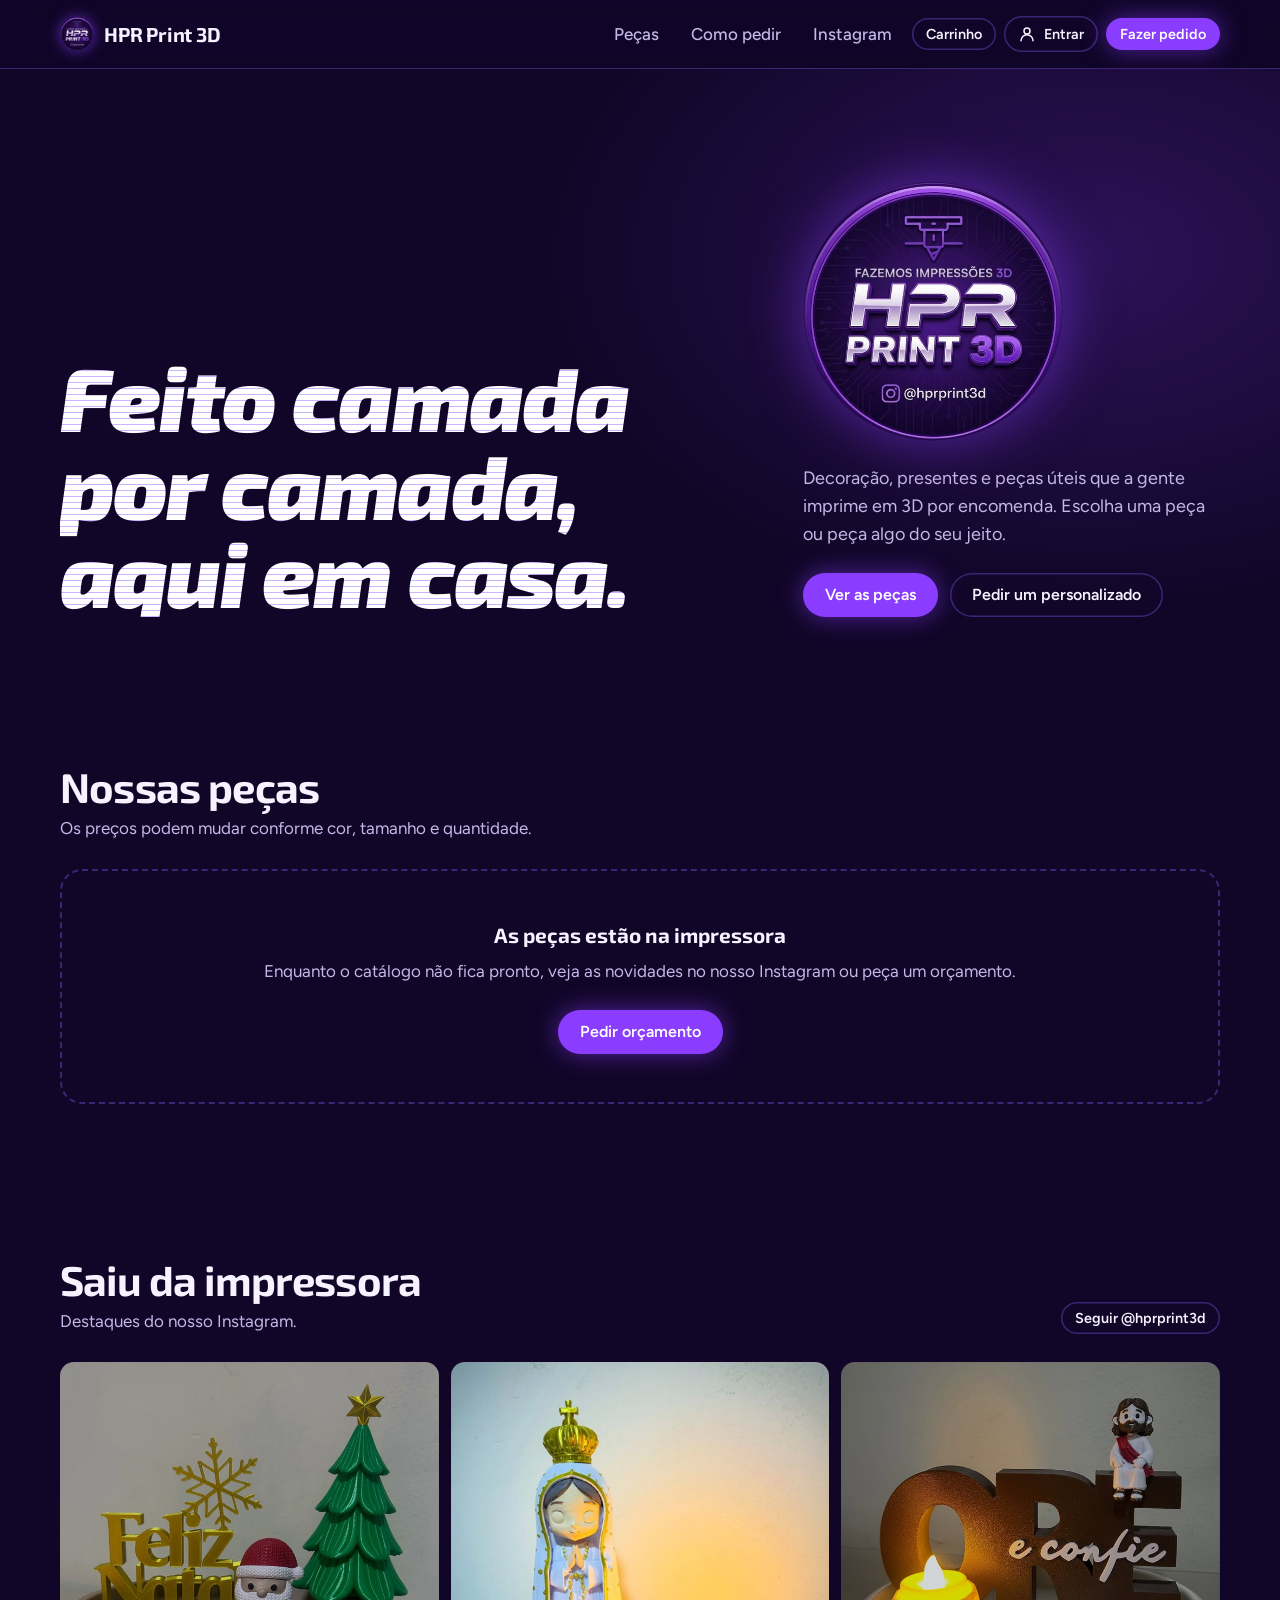
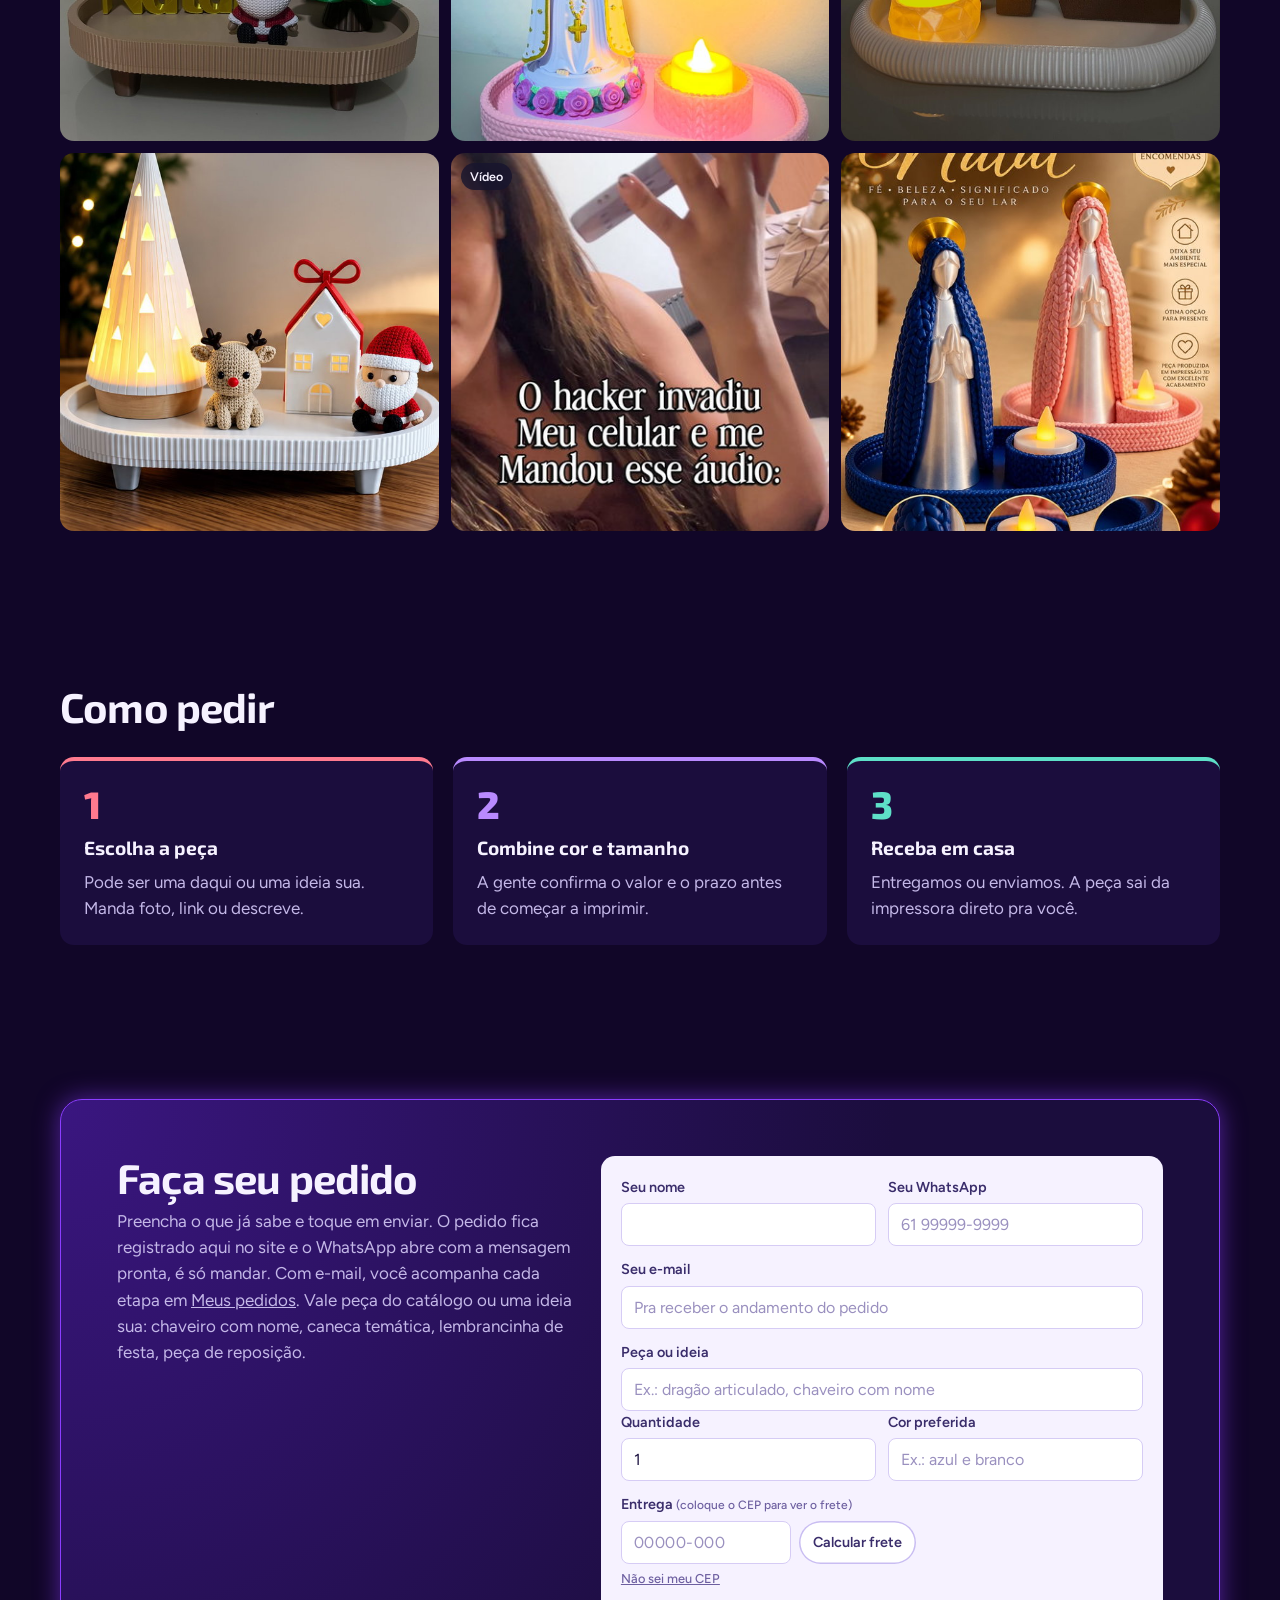
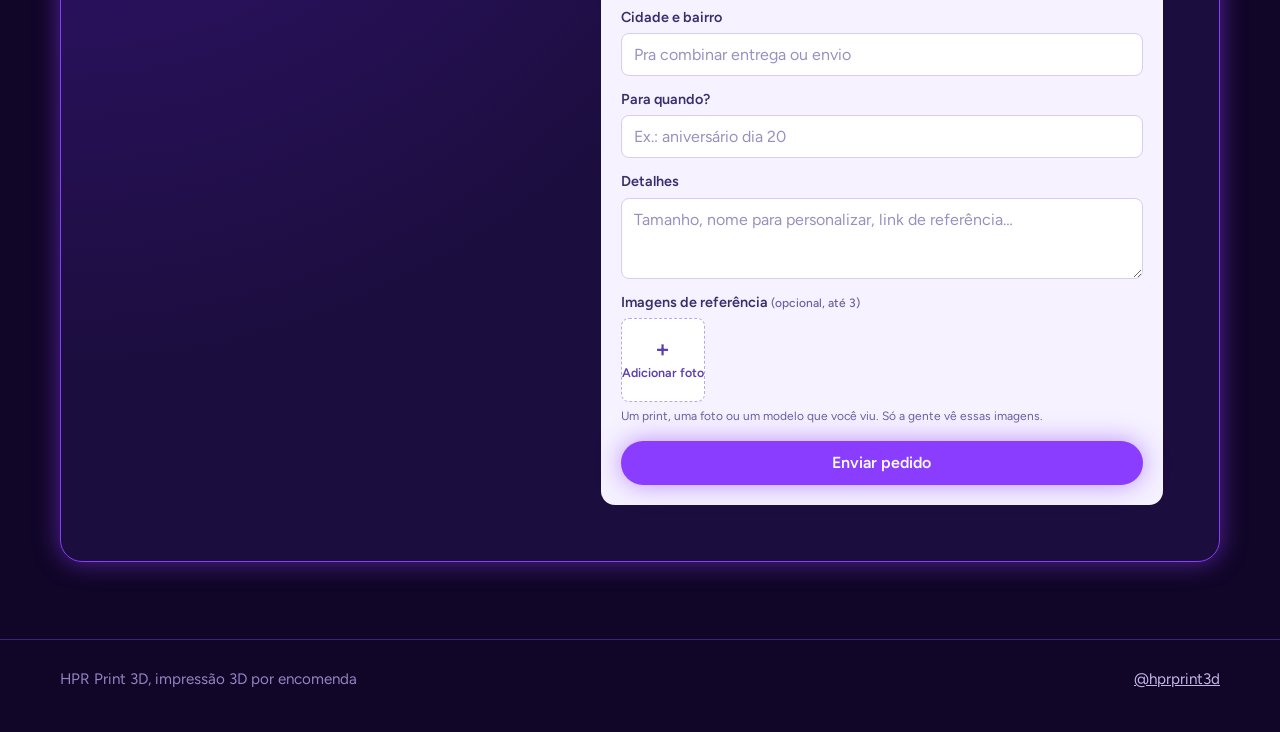
==== commit 5d7d87c2: "Aba de acessos no admin e contagem de visitas; anti-pausa mais rigido Co-Authored-By: Claude Sonnet " ====
--- a/index.html
+++ b/index.html
@@ -21,7 +21,7 @@
   <link rel="preconnect" href="https://fonts.googleapis.com">
   <link rel="preconnect" href="https://fonts.gstatic.com" crossorigin>
   <link href="https://fonts.googleapis.com/css2?family=Exo+2:ital,wght@0,600;0,700;0,800;1,800;1,900&family=Figtree:wght@400;500;600&display=swap" rel="stylesheet">
-  <link rel="stylesheet" href="assets/style.css?v=202610292000">
+  <link rel="stylesheet" href="assets/style.css?v=202610311959">
 </head>
 <body>
   <header class="topo">
@@ -206,10 +206,11 @@
     </div>
   </footer>
 
-  <script src="assets/supabase-config.js?v=202610292000"></script>
-  <script src="assets/email.js?v=202610292000"></script>
-  <script src="assets/frete.js?v=202610292000"></script>
-  <script src="assets/itens.js?v=202610292000"></script>
-  <script src="assets/app.js?v=202610292000"></script>
+  <script src="assets/supabase-config.js?v=202610311959"></script>
+  <script src="assets/metricas.js?v=202610311959" defer></script>
+  <script src="assets/email.js?v=202610311959"></script>
+  <script src="assets/frete.js?v=202610311959"></script>
+  <script src="assets/itens.js?v=202610311959"></script>
+  <script src="assets/app.js?v=202610311959"></script>
 </body>
 </html>
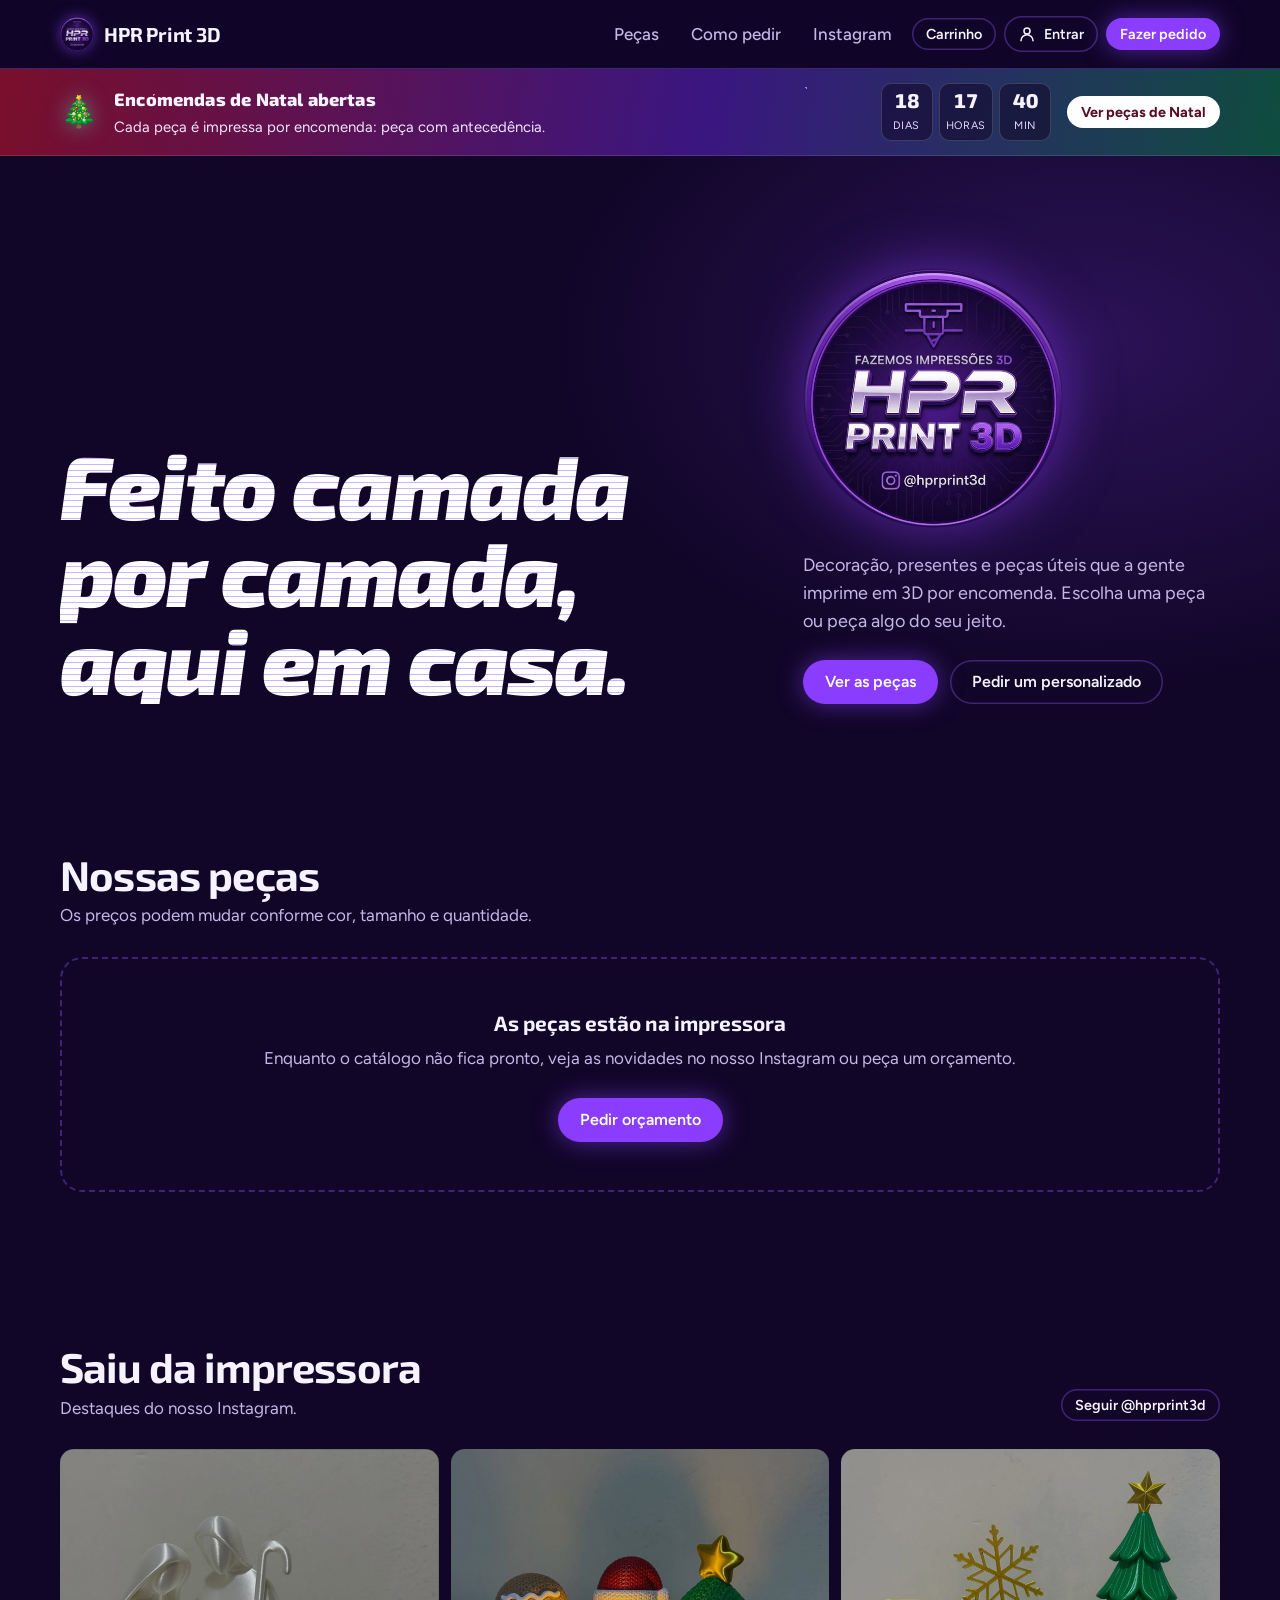
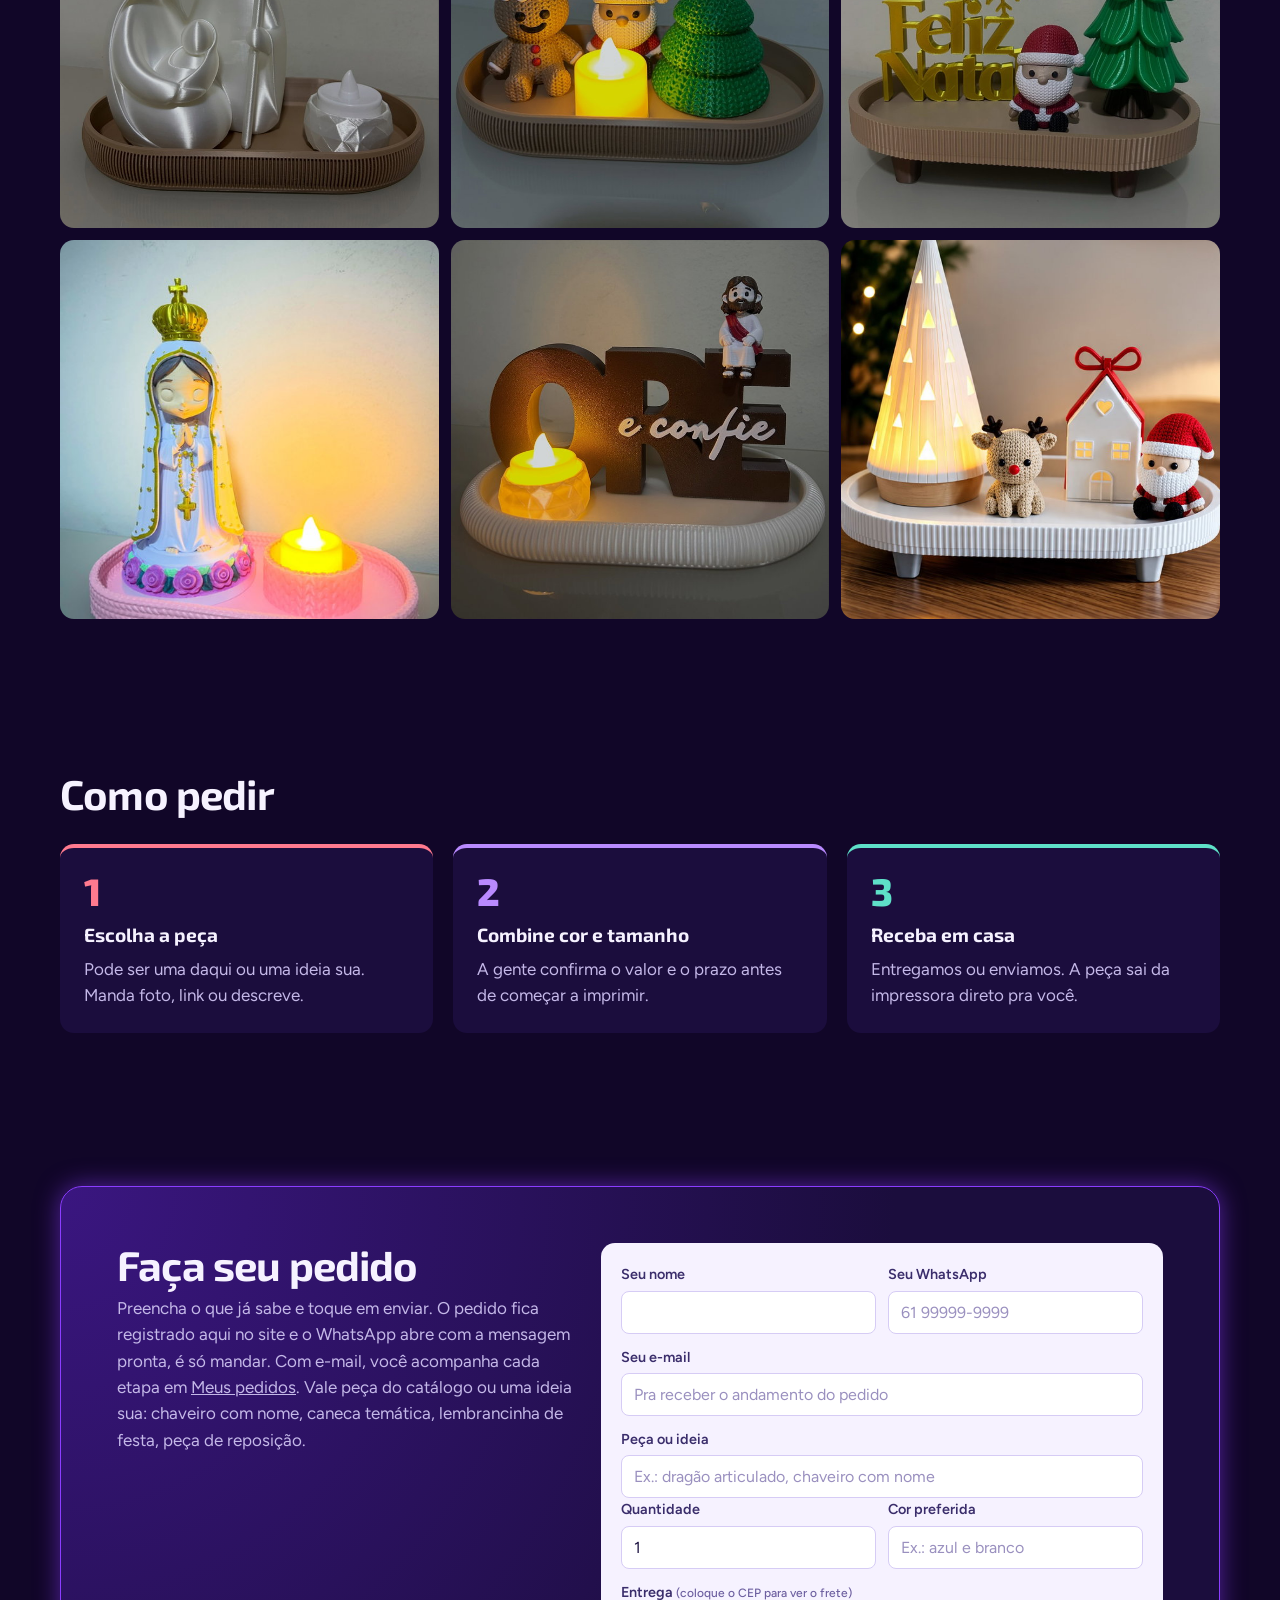
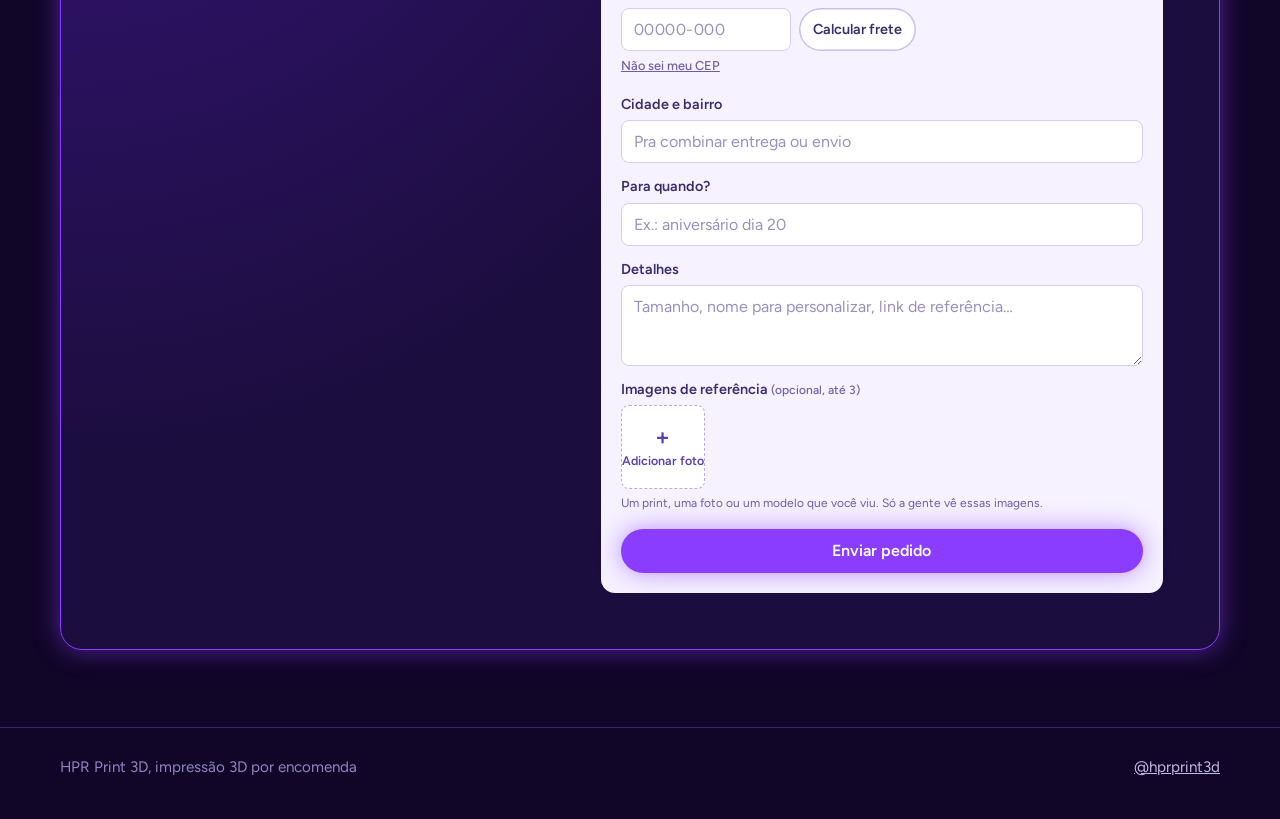
==== commit 2bc1798e: "Fotos leves com miniatura nos cards, nome e categorias padronizados ao salvar e faixa de Natal com c" ====
--- a/index.html
+++ b/index.html
@@ -21,7 +21,7 @@
   <link rel="preconnect" href="https://fonts.googleapis.com">
   <link rel="preconnect" href="https://fonts.gstatic.com" crossorigin>
   <link href="https://fonts.googleapis.com/css2?family=Exo+2:ital,wght@0,600;0,700;0,800;1,800;1,900&family=Figtree:wght@400;500;600&display=swap" rel="stylesheet">
-  <link rel="stylesheet" href="assets/style.css?v=202610311959">
+  <link rel="stylesheet" href="assets/style.css?v=202611200158">
 </head>
 <body>
   <header class="topo">
@@ -42,6 +42,17 @@
   </header>
 
   <main>
+    <aside class="faixa-natal" id="faixa-natal" aria-label="Encomendas de Natal" hidden>
+      <div class="envoltorio faixa-natal-grade">
+        <span class="faixa-natal-icone" aria-hidden="true">🎄</span>
+        <div class="faixa-natal-texto">
+          <strong id="natal-titulo">Encomendas de Natal abertas</strong>
+          <span id="natal-sub">Cada peça é impressa por encomenda: peça com antecedência.</span>
+        </div>
+        <div class="faixa-natal-conta" id="natal-conta" role="timer" aria-live="off"></div>
+        <a class="botao botao-pequeno faixa-natal-botao" href="#pecas" id="natal-ver">Ver peças de Natal</a>
+      </div>
+    </aside>
     <section class="heroi">
       <div class="envoltorio heroi-grade">
         <div class="heroi-titulo">
@@ -206,11 +217,11 @@
     </div>
   </footer>
 
-  <script src="assets/supabase-config.js?v=202610311959"></script>
-  <script src="assets/metricas.js?v=202610311959" defer></script>
-  <script src="assets/email.js?v=202610311959"></script>
-  <script src="assets/frete.js?v=202610311959"></script>
-  <script src="assets/itens.js?v=202610311959"></script>
-  <script src="assets/app.js?v=202610311959"></script>
+  <script src="assets/supabase-config.js?v=202611200158"></script>
+  <script src="assets/metricas.js?v=202611200158" defer></script>
+  <script src="assets/email.js?v=202611200158"></script>
+  <script src="assets/frete.js?v=202611200158"></script>
+  <script src="assets/itens.js?v=202611200158"></script>
+  <script src="assets/app.js?v=202611200158"></script>
 </body>
 </html>
--- a/assets/style.css
+++ b/assets/style.css
@@ -424,3 +424,35 @@
 .resumo-aprovacao { margin: 0; font-size: .85rem; color: #8a5a00; background: #fff3d6; border-radius: var(--raio-p); padding: 8px 10px; }
 .resumo-medida { color: #8a5a00; font-weight: 600; }
 .peca-categorias { display: flex; flex-wrap: wrap; gap: 4px 12px; }
+
+/* ---------- Faixa de Natal (aparece sozinha de 1º/11 a 24/12; configurável na aba Loja) ---------- */
+.faixa-natal {
+  position: relative; overflow: hidden;
+  background:
+    radial-gradient(2px 2px at 12% 30%, rgba(255,255,255,.55) 50%, transparent 51%),
+    radial-gradient(1.5px 1.5px at 38% 70%, rgba(255,255,255,.4) 50%, transparent 51%),
+    radial-gradient(2px 2px at 63% 22%, rgba(255,255,255,.5) 50%, transparent 51%),
+    radial-gradient(1.5px 1.5px at 88% 64%, rgba(255,255,255,.4) 50%, transparent 51%),
+    linear-gradient(100deg, #7a0f2b 0%, #3a1680 55%, #0f4d3f 100%);
+  border-bottom: 1px solid rgba(255,255,255,.12);
+}
+.faixa-natal-grade { display: flex; align-items: center; gap: 16px; padding: 14px 0; }
+.faixa-natal-icone { font-size: 1.9rem; line-height: 1; filter: drop-shadow(0 0 10px rgba(94, 224, 200, .5)); }
+.faixa-natal-texto { display: grid; gap: 2px; flex: 1; min-width: 0; }
+.faixa-natal-texto strong { font-family: var(--fonte-display); font-weight: 800; font-size: 1.12rem; letter-spacing: .01em; }
+.faixa-natal-texto span { color: #f1e6ff; font-size: .93rem; }
+.faixa-natal-conta { display: flex; gap: 6px; }
+.faixa-natal-conta .bloco { min-width: 52px; text-align: center; padding: 6px 6px 4px; border-radius: 10px; background: rgba(17, 6, 40, .55); border: 1px solid rgba(255,255,255,.16); }
+.faixa-natal-conta b { display: block; font: 800 1.25rem/1 var(--fonte-display); font-variant-numeric: tabular-nums; }
+.faixa-natal-conta small { font-size: .68rem; text-transform: uppercase; letter-spacing: .06em; color: #e6d9ff; }
+.faixa-natal-botao { background: #fff; color: #5a0d22; font-weight: 700; white-space: nowrap; }
+.faixa-natal-botao:hover { background: #ffe9ee; }
+.filtro.filtro-natal { border-color: #ff7a8f; color: #fff; background: linear-gradient(100deg, rgba(122,15,43,.6), rgba(15,77,63,.6)); }
+.filtro.filtro-natal[aria-pressed="true"] { background: #fff; color: #5a0d22; border-color: #fff; }
+@media (max-width: 820px) {
+  .faixa-natal-grade { flex-wrap: wrap; gap: 10px 14px; }
+  .faixa-natal-icone { font-size: 1.5rem; }
+  .faixa-natal-texto { flex-basis: calc(100% - 50px); }
+  .faixa-natal-conta { flex: 1; }
+  .faixa-natal-conta .bloco { min-width: 0; flex: 1; max-width: 70px; }
+}
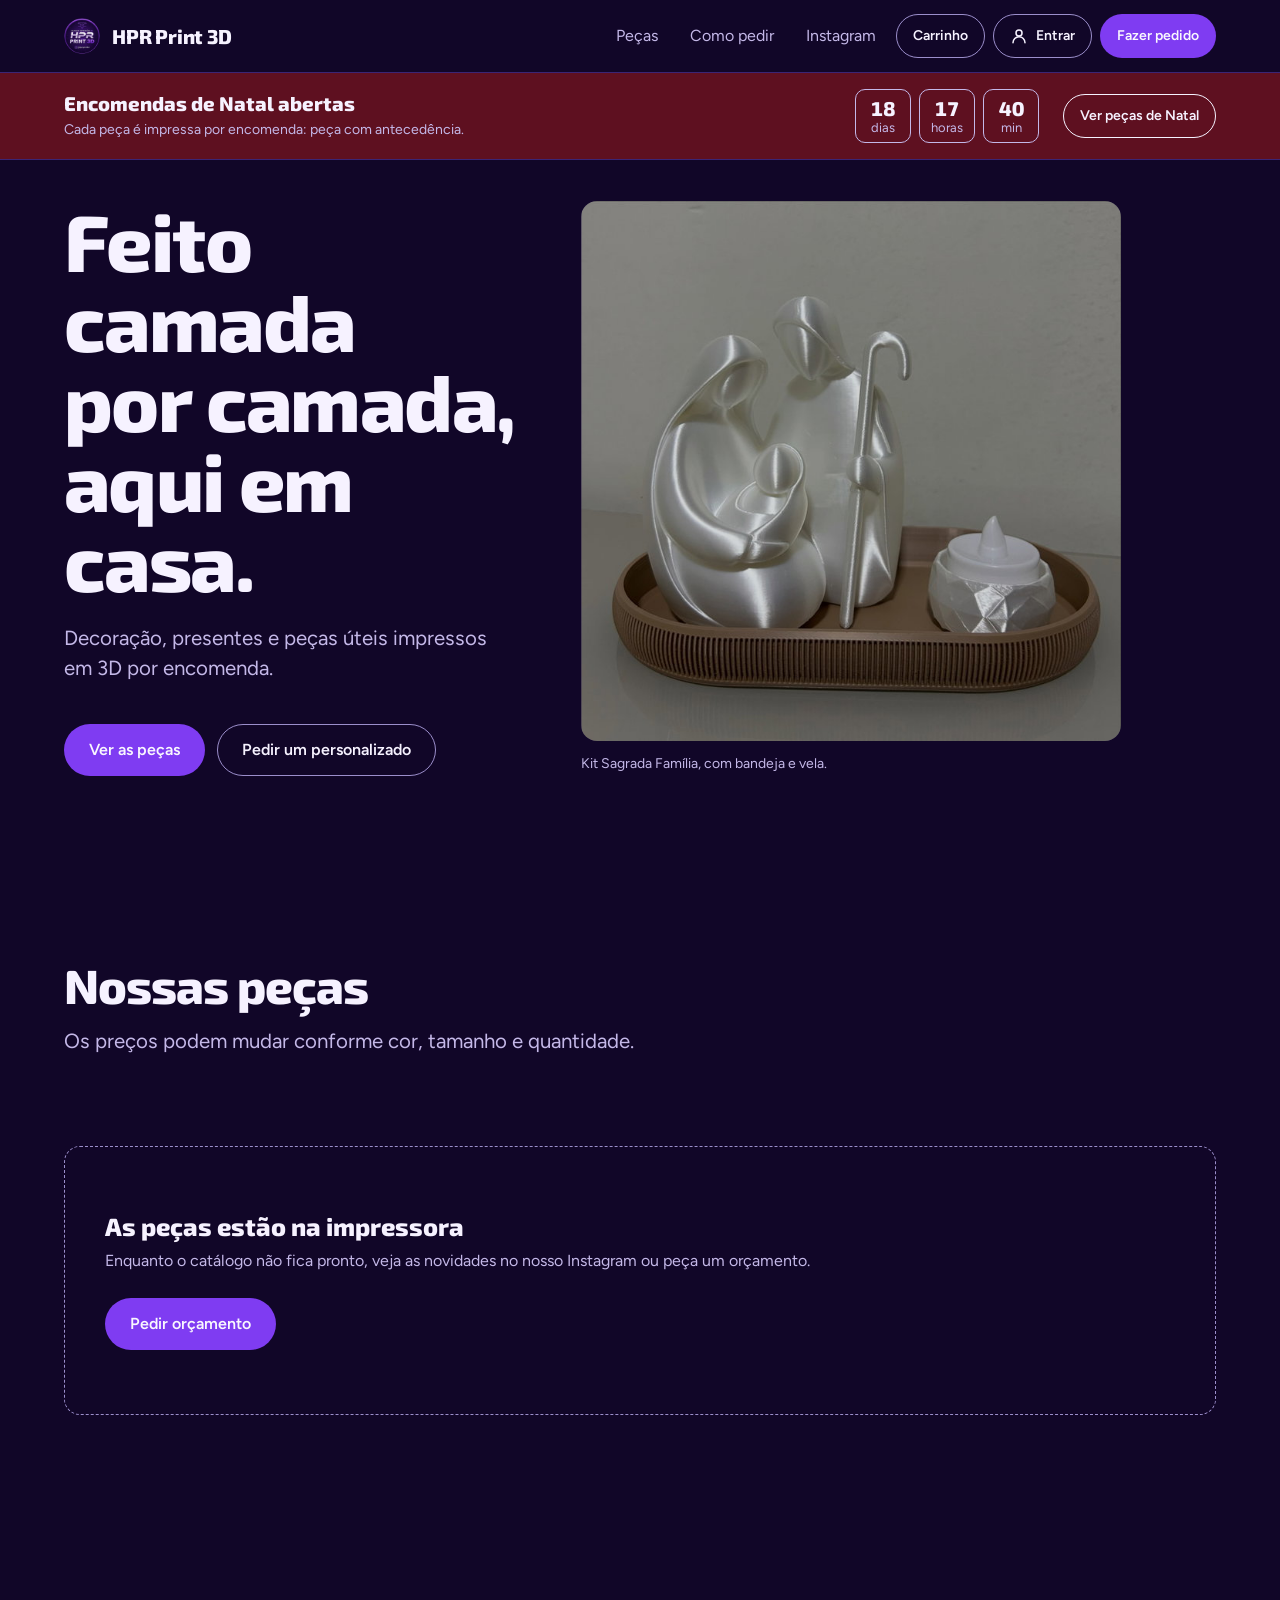
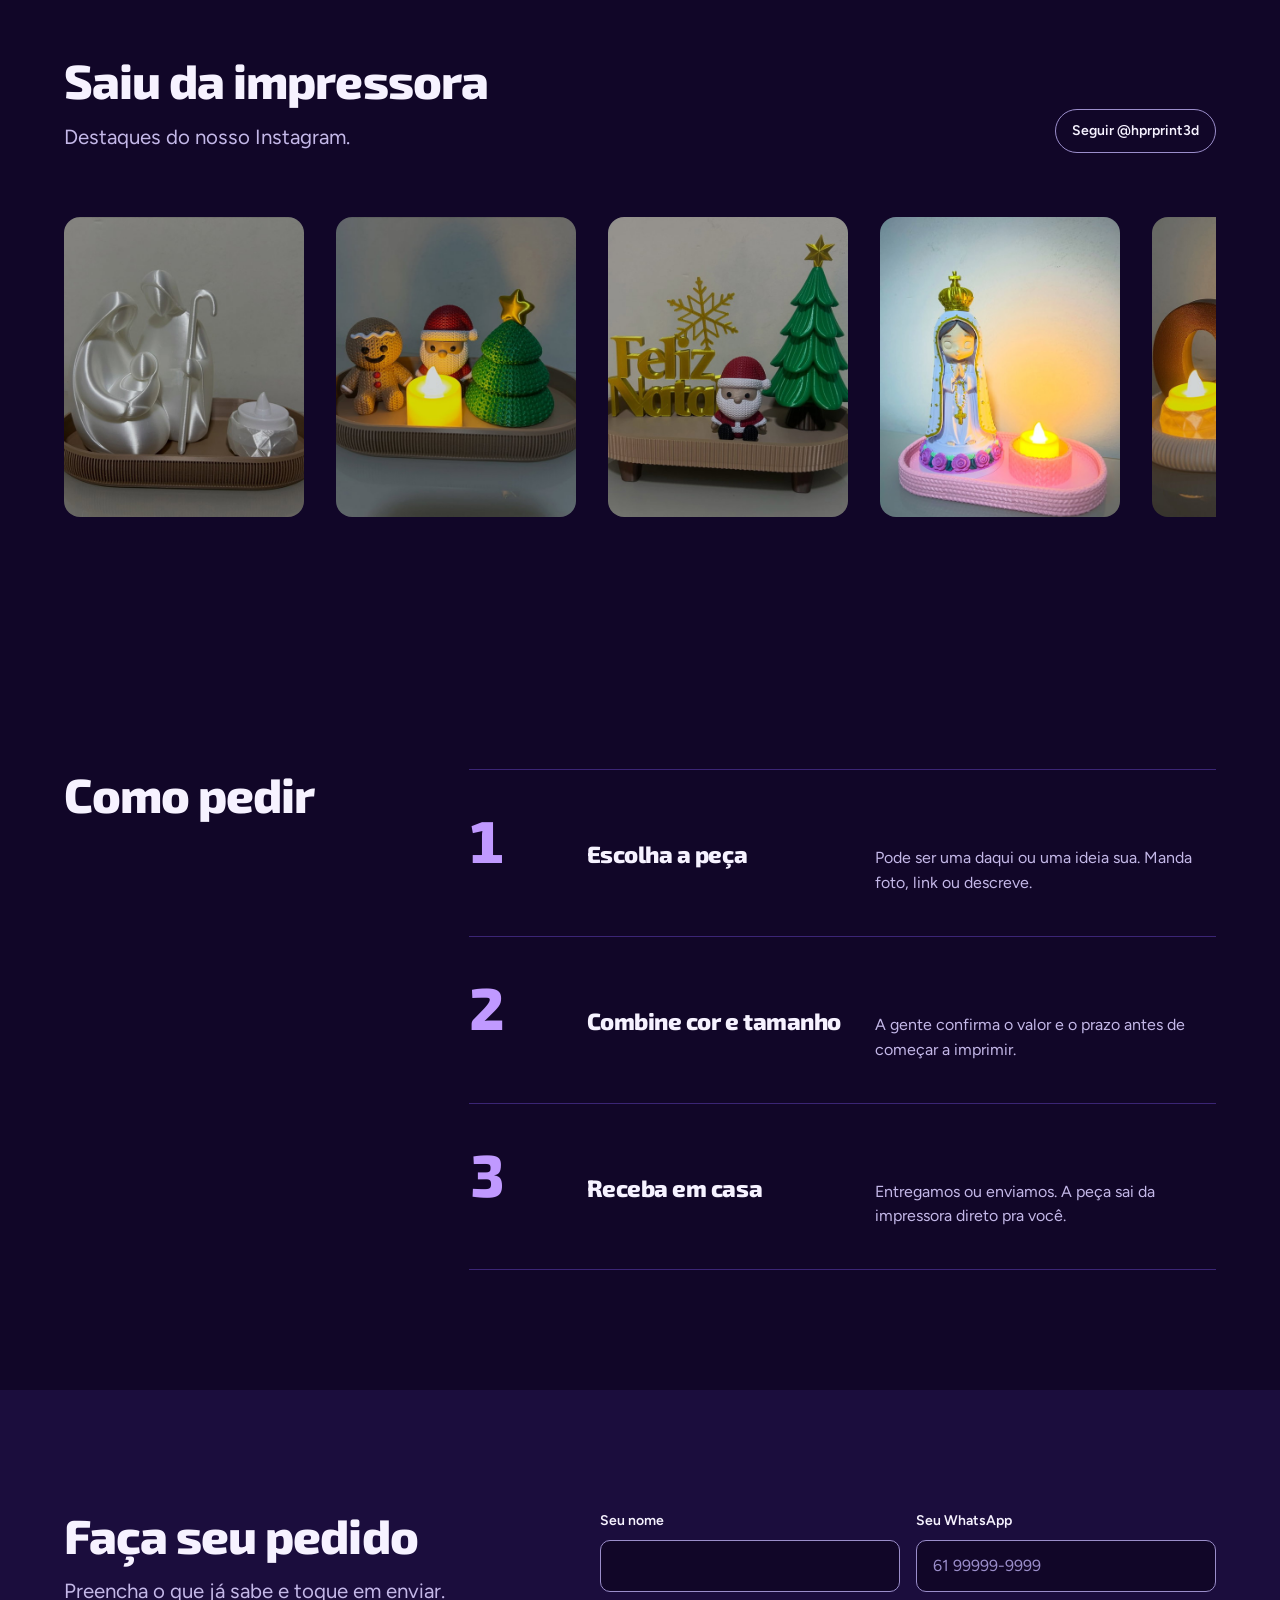
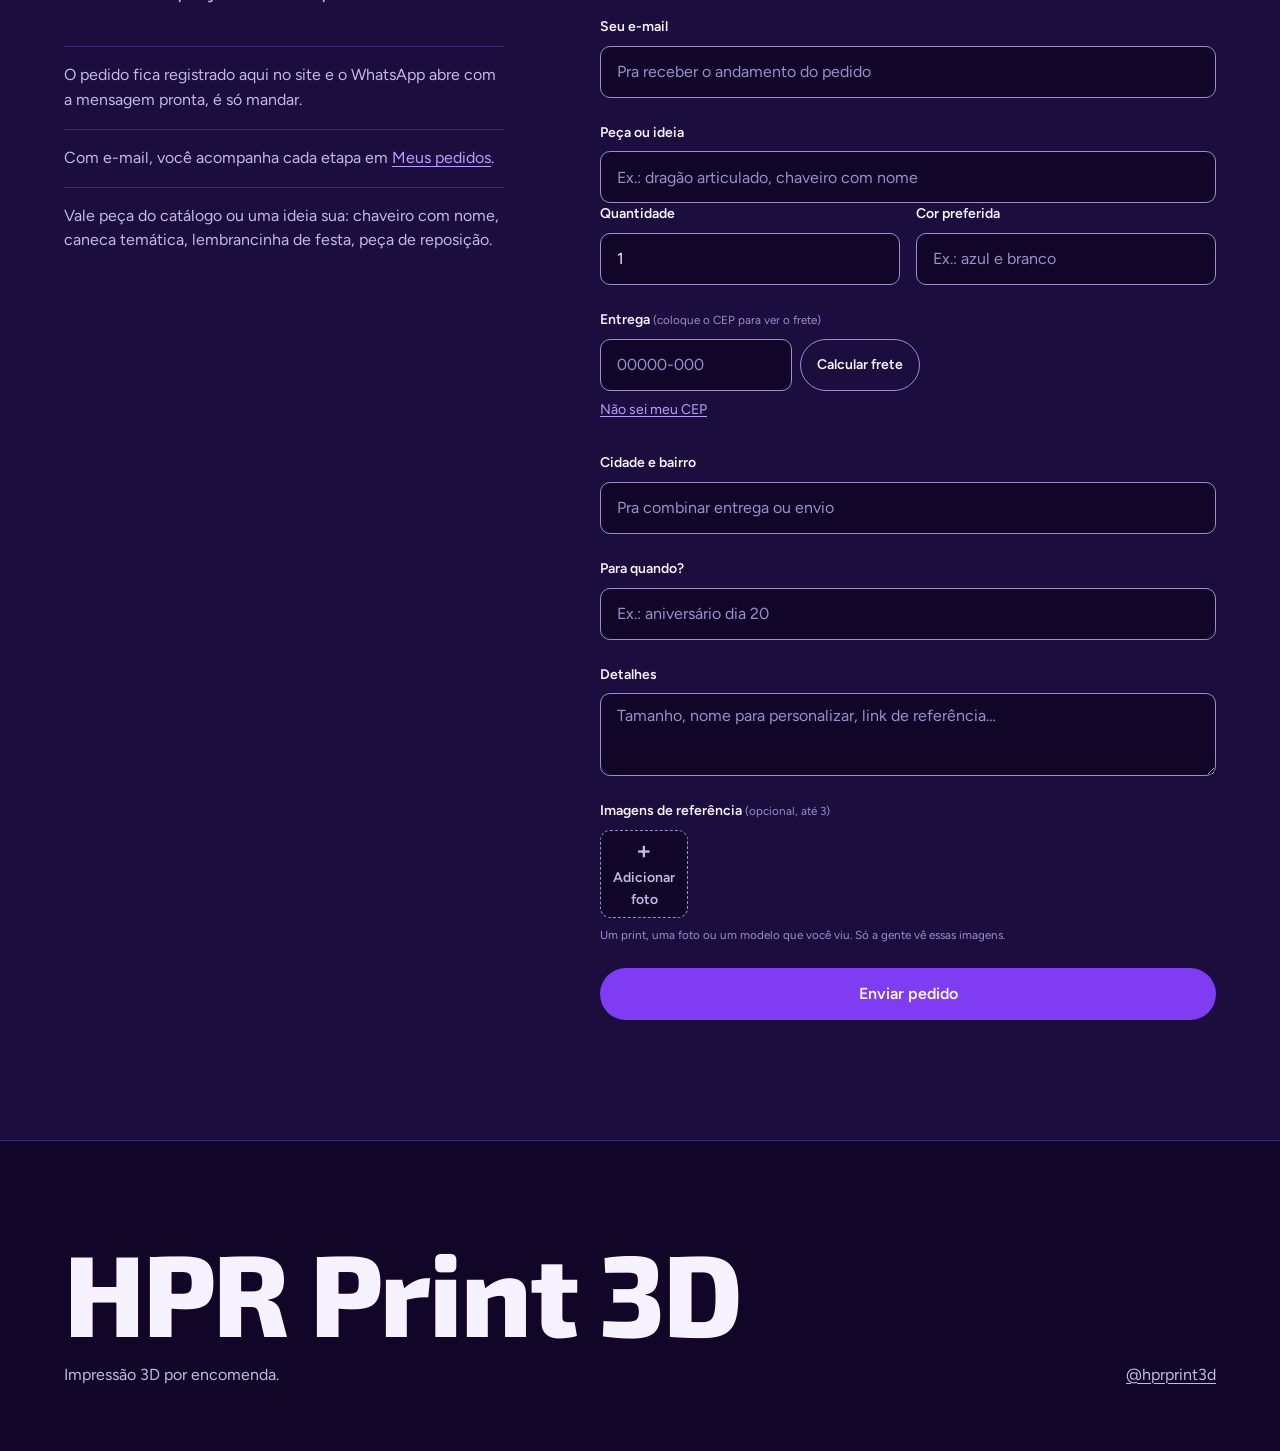
==== commit c3e9d8ee: "Vitrine redesenhada: abertura com foto de peça impressa, cartões mais leves, Instagram em faixa, ped" ====
--- a/index.html
+++ b/index.html
@@ -20,13 +20,16 @@
   <link rel="apple-touch-icon" href="img/logo-192.png">
   <link rel="preconnect" href="https://fonts.googleapis.com">
   <link rel="preconnect" href="https://fonts.gstatic.com" crossorigin>
-  <link href="https://fonts.googleapis.com/css2?family=Exo+2:ital,wght@0,600;0,700;0,800;1,800;1,900&family=Figtree:wght@400;500;600&display=swap" rel="stylesheet">
-  <link rel="stylesheet" href="assets/style.css?v=202611200158">
+  <link href="https://fonts.googleapis.com/css2?family=Exo+2:wght@800&family=Figtree:wght@400;600&display=swap" rel="stylesheet">
+  <link rel="stylesheet" href="assets/tokens.css?v=202611241248">
+  <link rel="stylesheet" href="assets/base.css?v=202611241248">
+  <link rel="stylesheet" href="assets/vitrine.css?v=202611241248">
 </head>
 <body>
+  <a class="pular" href="#conteudo">Pular para o conteúdo</a>
   <header class="topo">
-    <div class="envoltorio">
-      <a class="marca" href="./">
+    <div class="container topo-linha">
+      <a class="marca" href="./" aria-label="HPR Print 3D, início">
         <img class="marca-carretel" data-logo-fixo src="img/logo-192.png" alt="" width="34" height="34">
         HPR Print 3D
       </a>
@@ -34,17 +37,16 @@
         <a class="discreto" href="#pecas">Peças</a>
         <a class="discreto" href="#como-pedir">Como pedir</a>
         <a class="discreto" data-link="instagram" href="https://www.instagram.com/hprprint3d/" target="_blank" rel="noopener">Instagram</a>
-                <button type="button" class="botao botao-contorno botao-pequeno botao-carrinho" id="abrir-carrinho" aria-haspopup="dialog">Carrinho <span class="carrinho-qtd" id="carrinho-qtd" hidden>0</span></button>
+        <button type="button" class="botao botao-contorno botao-pequeno botao-carrinho" id="abrir-carrinho" aria-haspopup="dialog">Carrinho <span class="carrinho-qtd" id="carrinho-qtd" hidden>0</span></button>
         <a class="botao botao-contorno botao-pequeno botao-entrar" href="conta.html" id="link-conta" title="Entrar na sua conta"><svg class="icone" viewBox="0 0 24 24" aria-hidden="true" width="18" height="18" fill="none" stroke="currentColor" stroke-width="2" stroke-linecap="round" stroke-linejoin="round"><circle cx="12" cy="8" r="4"/><path d="M4 21c0-4.4 3.6-8 8-8s8 3.6 8 8"/></svg><span id="link-conta-texto">Entrar</span></a>
         <a class="botao botao-principal botao-pequeno botao-pedido-topo" href="#pedido">Fazer pedido</a>
       </nav>
     </div>
   </header>
 
-  <main>
+  <main id="conteudo">
     <aside class="faixa-natal" id="faixa-natal" aria-label="Encomendas de Natal" hidden>
-      <div class="envoltorio faixa-natal-grade">
-        <span class="faixa-natal-icone" aria-hidden="true">🎄</span>
+      <div class="container faixa-natal-grade">
         <div class="faixa-natal-texto">
           <strong id="natal-titulo">Encomendas de Natal abertas</strong>
           <span id="natal-sub">Cada peça é impressa por encomenda: peça com antecedência.</span>
@@ -54,29 +56,31 @@
       </div>
     </aside>
     <section class="heroi">
-      <div class="envoltorio heroi-grade">
-        <div class="heroi-titulo">
-          <span class="bico" aria-hidden="true"></span>
+      <div class="container heroi-grade">
+        <div class="heroi-texto">
           <h1>
             <span class="camada">Feito camada</span>
             <span class="camada">por camada,</span>
             <span class="camada">aqui em casa.</span>
           </h1>
-        </div>
-        <div class="heroi-lado">
-          <img class="heroi-logo" src="img/logo.webp" alt="Logo HPR Print 3D" width="260" height="260">
-          <p>Decoração, presentes e peças úteis que a gente imprime em 3D por encomenda. Escolha uma peça ou peça algo do seu jeito.</p>
+          <p class="lead">Decoração, presentes e peças úteis impressos em 3D por encomenda.</p>
           <div class="heroi-acoes">
             <a class="botao botao-principal" href="#pecas">Ver as peças</a>
             <a class="botao botao-contorno" href="#pedido">Pedir um personalizado</a>
           </div>
-
-        </div>
+        </div>
+        <figure class="heroi-foto">
+          <div class="heroi-moldura">
+            <img src="img/heroi.jpg" width="700" height="700" alt="Kit Sagrada Família impresso em 3D, branco perolado, sobre bandeja com vela" fetchpriority="high">
+            <span class="bico" aria-hidden="true"></span>
+          </div>
+          <figcaption>Kit Sagrada Família, com bandeja e vela.</figcaption>
+        </figure>
       </div>
     </section>
 
     <section class="secao" id="pecas">
-      <div class="envoltorio">
+      <div class="container">
         <div class="secao-cabeca">
           <div>
             <h2>Nossas peças</h2>
@@ -89,7 +93,7 @@
     </section>
 
     <section class="secao" id="instagram" hidden>
-      <div class="envoltorio">
+      <div class="container">
         <div class="secao-cabeca">
           <div>
             <h2>Saiu da impressora</h2>
@@ -97,23 +101,23 @@
           </div>
           <a class="botao botao-contorno botao-pequeno" data-link="instagram" href="https://www.instagram.com/hprprint3d/" target="_blank" rel="noopener">Seguir @hprprint3d</a>
         </div>
-        <div class="grade-insta" id="grade-insta"></div>
+        <div class="grade-insta" id="grade-insta" tabindex="0" aria-label="Posts do Instagram"></div>
       </div>
     </section>
 
     <section class="secao" id="como-pedir">
-      <div class="envoltorio">
+      <div class="container">
         <div class="secao-cabeca"><h2>Como pedir</h2></div>
         <ol class="passos">
-          <li style="--cor:var(--coral)">
+          <li>
             <h3>Escolha a peça</h3>
             <p>Pode ser uma daqui ou uma ideia sua. Manda foto, link ou descreve.</p>
           </li>
-          <li style="--cor:var(--sol)">
+          <li>
             <h3>Combine cor e tamanho</h3>
             <p>A gente confirma o valor e o prazo antes de começar a imprimir.</p>
           </li>
-          <li style="--cor:var(--menta)">
+          <li>
             <h3>Receba em casa</h3>
             <p>Entregamos ou enviamos. A peça sai da impressora direto pra você.</p>
           </li>
@@ -122,11 +126,16 @@
     </section>
 
     <section class="secao" id="pedido">
-      <div class="envoltorio">
+      <div class="container">
         <div class="sob-medida">
-          <div>
+          <div class="pedido-cabeca">
             <h2>Faça seu pedido</h2>
-            <p>Preencha o que já sabe e toque em enviar. O pedido fica registrado aqui no site e o WhatsApp abre com a mensagem pronta, é só mandar. Com e-mail, você acompanha cada etapa em <a href="conta.html">Meus pedidos</a>. Vale peça do catálogo ou uma ideia sua: chaveiro com nome, caneca temática, lembrancinha de festa, peça de reposição.</p>
+            <p class="lead">Preencha o que já sabe e toque em enviar.</p>
+            <ul class="pedido-fatos">
+              <li>O pedido fica registrado aqui no site e o WhatsApp abre com a mensagem pronta, é só mandar.</li>
+              <li>Com e-mail, você acompanha cada etapa em <a href="conta.html">Meus pedidos</a>.</li>
+              <li>Vale peça do catálogo ou uma ideia sua: chaveiro com nome, caneca temática, lembrancinha de festa, peça de reposição.</li>
+            </ul>
           </div>
           <form id="form-pedido" class="pedido" novalidate>
             <div class="pedido-duas">
@@ -152,7 +161,7 @@
               <label for="pedido-cep">Entrega <small>(coloque o CEP para ver o frete)</small></label>
               <div class="frete-linha">
                 <input name="cep" id="pedido-cep" inputmode="numeric" autocomplete="postal-code" placeholder="00000-000" maxlength="9">
-                <button type="button" class="botao botao-contorno botao-pequeno" id="calcular-frete">Calcular frete</button>
+        <button type="button" class="botao botao-contorno botao-pequeno" id="calcular-frete">Calcular frete</button>
               </div>
               <a class="frete-nao-sei" href="https://buscacepinter.correios.com.br/app/endereco/index.php" target="_blank" rel="noopener">Não sei meu CEP</a>
               <div id="frete-resultado" aria-live="polite"></div>
@@ -211,17 +220,18 @@
   </div>
 
   <footer class="rodape">
-    <div class="envoltorio">
-      <span>HPR Print 3D, impressão 3D por encomenda</span>
+    <div class="container rodape-grade">
+      <p class="rodape-marca">HPR Print 3D</p>
+      <span class="rodape-linha">Impressão 3D por encomenda.</span>
       <a data-link="instagram" href="https://www.instagram.com/hprprint3d/" target="_blank" rel="noopener">@hprprint3d</a>
     </div>
   </footer>
 
-  <script src="assets/supabase-config.js?v=202611200158"></script>
-  <script src="assets/metricas.js?v=202611200158" defer></script>
-  <script src="assets/email.js?v=202611200158"></script>
-  <script src="assets/frete.js?v=202611200158"></script>
-  <script src="assets/itens.js?v=202611200158"></script>
-  <script src="assets/app.js?v=202611200158"></script>
+  <script src="assets/supabase-config.js?v=202611241248"></script>
+  <script src="assets/metricas.js?v=202611241248" defer></script>
+  <script src="assets/email.js?v=202611241248"></script>
+  <script src="assets/frete.js?v=202611241248"></script>
+  <script src="assets/itens.js?v=202611241248"></script>
+  <script src="assets/app.js?v=202611241248"></script>
 </body>
 </html>
--- a/assets/tokens.css
+++ b/assets/tokens.css
@@ -0,0 +1,30 @@
+:root {
+  --space-3xs: 2px; --space-2xs: 4px; --space-xs: 8px; --space-sm: 12px; --space-md: 16px; --space-lg: 24px; --space-xl: 40px; --space-2xl: 64px; --space-3xl: 96px; --space-4xl: 144px;
+  --text-xs: 0.8125rem; --text-sm: 0.875rem; --text-md: 1rem; --text-lg: 1.25rem; --text-xl: 1.5625rem; --text-2xl: 1.953rem; --text-3xl: 2.441rem;
+  --text-display-s: clamp(2.25rem, 4vw + 0.5rem, 3.75rem); --text-display: clamp(2.75rem, 5vw + 1rem, 5.25rem);
+  --text-section: clamp(2rem, 2.5vw + 1rem, 3.5rem); --text-title: clamp(1.25rem, 0.75vw + 0.875rem, 1.625rem); --text-lead: clamp(1.125rem, 0.35vw + 1rem, 1.375rem);
+  --ease-out: cubic-bezier(0.16, 1, 0.3, 1); --ease-in: cubic-bezier(0.7, 0, 0.84, 0); --ease-in-out: cubic-bezier(0.65, 0, 0.35, 1);
+  --dur-micro: 120ms; --dur-short: 220ms; --dur-long: 420ms;
+  --color-error: oklch(52% 0.19 27); --color-success: oklch(50% 0.12 150);
+  --container: 1440px; --gutter: 64px; --gap-columns: 32px; --section-gap-s: 120px; --section-gap: 144px; --section-gap-l: 176px;
+  --z-base: 1; --z-raised: 10; --z-dropdown: 100; --z-sticky: 200; --z-sticky-nav: 300; --z-modal: 400; --z-toast: 500; --z-tooltip: 600;
+  /* Marca HPR Print 3D: roxo-noite da logo (posture drenched), roxo neon como sinal */
+  --color-paper: oklch(16.6% 0.067 293); --color-paper-2: oklch(21.4% 0.086 291); --color-paper-3: oklch(26.1% 0.105 290);
+  --color-ink: oklch(96.8% 0.018 300); --color-ink-2: oklch(80.9% 0.068 296); --color-muted: oklch(68% 0.09 294);
+  --color-rule: oklch(34.2% 0.13 290);
+  --color-accent: oklch(55% 0.25 293); --color-accent-hover: oklch(60% 0.24 294); --color-accent-ink: oklch(98% 0.01 300); --color-focus: oklch(76% 0.15 300);
+  --color-link: oklch(76% 0.15 300);
+  --color-scrim: oklch(10% 0.05 293 / 0.82);
+  --color-warn: oklch(83% 0.12 75); --color-warn-field: oklch(30% 0.06 70);
+  --color-ok: oklch(85% 0.12 175); --color-ok-field: oklch(28% 0.06 175);
+  --color-natal: oklch(32% 0.11 15);
+  --color-error: oklch(74% 0.16 16);
+  --shadow-float: 0 12px 32px oklch(8% 0.04 293 / 0.55);
+  --font-display: "Exo 2", ui-sans-serif, system-ui, sans-serif; --font-body: "Figtree", ui-sans-serif, system-ui, sans-serif; --font-outlier: var(--font-body);
+  --display-weight: 800;
+  --radius-card: 16px; --radius-input: 10px; --radius-pill: 999px; --rule-hair: 1px; --shadow-card: none;
+  /* Nomes antigos do projeto, usados pelo app.js (cores das categorias) */
+  --coral: oklch(73.9% 0.162 12); --menta: oklch(82.8% 0.12 179); --sol: oklch(72.6% 0.169 301); --lilas: oklch(64.6% 0.222 299);
+  --tracking-display: -0.02em;
+  color-scheme: dark;
+}
--- a/assets/base.css
+++ b/assets/base.css
@@ -0,0 +1,25 @@
+*, *::before, *::after { box-sizing: border-box; }
+html, body { overflow-x: clip; }
+html { scrollbar-color: var(--color-muted) var(--color-paper); scroll-padding-top: var(--space-3xl); }
+body { margin: 0; background: var(--color-paper); color: var(--color-ink); font-family: var(--font-body); font-size: var(--text-md); line-height: 1.55; -webkit-font-smoothing: antialiased; caret-color: var(--color-accent); }
+::selection { background: color-mix(in oklab, var(--color-accent) 22%, transparent); color: var(--color-ink); }
+:focus-visible { outline: 2px solid var(--color-focus); outline-offset: 2px; }
+a { color: inherit; text-decoration-thickness: 1px; text-underline-offset: 0.16em; }
+h1, h2, h3 { margin: 0; font-family: var(--font-display); font-weight: var(--display-weight, 700); font-synthesis: none; letter-spacing: var(--tracking-display); line-height: 1.05; overflow-wrap: break-word; min-width: 0; text-wrap: balance; }
+h1 { max-width: 20ch; font-size: var(--text-display); } h2 { max-width: 30ch; font-size: var(--text-section); } h3 { max-width: 40ch; font-size: var(--text-title); line-height: 1.2; }
+.lead { font-size: var(--text-lead); line-height: 1.45; max-width: 52ch; }
+p { margin: 0; text-wrap: pretty; }
+p:not([class]) { max-width: 65ch; }
+img, video { max-width: 100%; height: auto; display: block; }
+svg { display: block; }
+[hidden] { display: none !important; }
+button, input, select, textarea { font: inherit; }
+.container { width: 100%; max-width: var(--container); margin-inline: auto; padding-inline: var(--gutter); box-sizing: border-box; }
+.num, .figure, td.num { font-variant-numeric: tabular-nums; }
+.visually-hidden { position: absolute; width: 1px; height: 1px; overflow: hidden; clip-path: inset(50%); white-space: nowrap; }
+[data-slot] { position: relative; overflow: hidden; background: linear-gradient(160deg, var(--color-paper-2, var(--color-paper)), var(--color-paper-3, var(--color-paper))); }
+[data-slot] > img { position: absolute; inset: 0; width: 100%; height: 100%; object-fit: cover; z-index: 1; }
+[data-slot]:has(> img) > :not(img):not([data-keep]) { display: none !important; }
+@media (max-width: 60rem) { :root { --gutter: 24px; --section-gap-s: 80px; --section-gap: 96px; --section-gap-l: 120px; } }
+@media (max-width: 40rem) { :root { --gutter: 16px; --section-gap-s: 56px; --section-gap: 72px; --section-gap-l: 96px; --gap-columns: 16px; } }
+@media (prefers-reduced-motion: reduce) { *:not(.keep-motion), *:not(.keep-motion)::before, *:not(.keep-motion)::after { animation-duration: 0.01ms !important; animation-iteration-count: 1 !important; transition-duration: 0.01ms !important; scroll-behavior: auto !important; } }
--- a/assets/vitrine.css
+++ b/assets/vitrine.css
@@ -0,0 +1,386 @@
+/* Hallmark · shape: Catalogue (ordem mantida) · genre: editorial · theme: brand · redesign: full
+ * paper: oklch(16.6% 0.067 293) · accent: oklch(55% 0.25 293) · display: Exo 2 · body: Figtree · hero: Stage · nav: edge-aligned bar · footer: mast · signature: a foto da peça "imprimindo" camada por camada na abertura
+ * axes: dark/geometric-sans/chromatic-violet · posture: drenched · contrast: pass · fold: pass · v2.0.0 */
+/* Hallmark · pre-emit critique: P4 H4 E4 S5 R4 V3 · weakest: V, primeira entrada no log; compensado com cinco composições diferentes (Stage, Grid, Rail, Rows, Form) */
+/* Hallmark · waive 49b · os links que quebram linha são nomes de peças vindos do banco · o nome da peça no cartão é o que o cliente procura e não pode ser cortado */
+/* Hallmark · dismissed F20 · a grade de peças vem do banco e muda de tamanho; a última linha depende do catálogo do dia */
+/* Hallmark · dismissed kept · o 37min era a contagem regressiva do Natal, que muda a cada minuto */
+/* Hallmark · dropped logo.webp na abertura, descrição no cartão · a logo segue no topo e a foto de uma peça real ocupa a abertura; a descrição continua inteira no detalhe da peça */
+
+/* Vitrine pública (index.html). A oficina e a conta seguem em style.css. */
+
+/* ---------- Pular para o conteúdo ---------- */
+.pular { position: absolute; left: var(--space-md); top: calc(-1 * var(--space-3xl)); z-index: var(--z-toast); padding: var(--space-xs) var(--space-md); background: var(--color-ink); color: var(--color-paper); border-radius: var(--radius-input); }
+.pular:focus-visible { top: var(--space-md); }
+
+/* ---------- Botões ---------- */
+.botao {
+  display: inline-flex; align-items: center; justify-content: center; gap: var(--space-xs);
+  min-height: 52px; padding: 0 var(--space-lg);
+  border: 1px solid transparent; border-radius: var(--radius-pill);
+  font: 600 var(--text-md)/1 var(--font-body); white-space: nowrap; text-decoration: none; cursor: pointer;
+  transition: background-color var(--dur-short) var(--ease-out), border-color var(--dur-short) var(--ease-out), color var(--dur-short) var(--ease-out), transform var(--dur-micro) var(--ease-out);
+}
+.botao:active { transform: translateY(1px); }
+.botao:focus-visible { outline: 2px solid var(--color-focus); outline-offset: 2px; }
+.botao:disabled, .botao[disabled] { opacity: 0.55; cursor: not-allowed; transform: none; }
+.botao[aria-busy="true"] { cursor: progress; }
+.botao svg { width: 18px; height: 18px; flex-shrink: 0; }
+.botao-principal { background: var(--color-accent); color: var(--color-accent-ink); }
+.botao-principal:hover { background: var(--color-accent-hover); }
+.botao-contorno { background: transparent; color: var(--color-ink); border-color: var(--color-muted); }
+.botao-contorno:hover { border-color: var(--color-ink); background: var(--color-paper-2); }
+.botao-pequeno { min-height: 44px; padding: 0 var(--space-md); font-size: var(--text-sm); }
+
+/* ---------- Topo ---------- */
+.topo { position: sticky; top: 0; z-index: var(--z-sticky-nav); background: var(--color-paper); border-bottom: var(--rule-hair) solid var(--color-rule); }
+.topo-linha { display: flex; align-items: center; justify-content: space-between; gap: var(--space-md); min-height: 72px; }
+.marca { display: flex; align-items: center; gap: var(--space-sm); text-decoration: none; font: var(--display-weight) var(--text-lg)/1 var(--font-display); letter-spacing: -0.01em; }
+.marca:focus-visible { outline: 2px solid var(--color-focus); outline-offset: 4px; }
+.marca-carretel { width: 36px; height: 36px; flex-shrink: 0; border-radius: 50%; }
+.marca-foto { border-radius: 50%; object-fit: cover; }
+.topo nav { display: flex; align-items: center; gap: var(--space-xs); }
+.topo nav a.discreto { display: inline-flex; align-items: center; min-height: 44px; padding: 0 var(--space-sm); color: var(--color-ink-2); text-decoration: none; transition: color var(--dur-short) var(--ease-out); }
+.topo nav a.discreto:hover { color: var(--color-ink); text-decoration: underline; }
+.topo nav a.discreto:focus-visible { outline: 2px solid var(--color-focus); outline-offset: 2px; }
+.botao-carrinho { gap: var(--space-xs); }
+.botao-entrar { white-space: nowrap; }
+.carrinho-qtd { display: inline-grid; place-items: center; min-width: 24px; height: 24px; padding: 0 var(--space-2xs); border-radius: var(--radius-pill); background: var(--color-accent); color: var(--color-accent-ink); font-size: var(--text-xs); font-variant-numeric: tabular-nums; }
+
+/* ---------- Faixa de Natal (aparece sozinha de 1º/11 a 24/12; configurável na aba Loja) ---------- */
+.faixa-natal { background: var(--color-natal); border-bottom: var(--rule-hair) solid var(--color-rule); }
+.faixa-natal-grade { display: flex; align-items: center; gap: var(--space-lg); padding-block: var(--space-md); }
+.faixa-natal-texto { display: grid; gap: var(--space-2xs); flex: 1; min-width: 0; }
+.faixa-natal-texto strong { font: var(--display-weight) var(--text-lg)/1.2 var(--font-display); }
+.faixa-natal-texto span { color: var(--color-ink-2); font-size: var(--text-sm); }
+.faixa-natal-conta { display: flex; gap: var(--space-xs); }
+.faixa-natal-conta .bloco { display: grid; justify-items: center; min-width: 56px; padding: var(--space-xs) var(--space-xs) var(--space-2xs); border: var(--rule-hair) solid var(--color-ink-2); border-radius: var(--radius-input); }
+.faixa-natal-conta b { font: var(--display-weight) var(--text-lg)/1 var(--font-display); font-variant-numeric: tabular-nums; }
+.faixa-natal-conta small { font-size: var(--text-xs); color: var(--color-ink-2); }
+.faixa-natal-botao { border-color: var(--color-ink); color: var(--color-ink); background: transparent; }
+.faixa-natal-botao:hover { background: var(--color-ink); color: var(--color-natal); }
+
+/* ---------- Abertura ---------- */
+.heroi { padding-block: var(--space-xl) var(--space-2xl); }
+.heroi-grade { display: grid; grid-template-columns: minmax(0, 5fr) minmax(0, 7fr); gap: var(--space-2xl); align-items: center; }
+.heroi h1 { max-width: 12ch; line-height: 1; }
+.heroi h1 .camada { display: block; }
+.heroi .lead { margin-top: var(--space-lg); max-width: 34ch; color: var(--color-ink-2); }
+.heroi-acoes { display: flex; flex-wrap: wrap; gap: var(--space-sm); margin-top: var(--space-xl); }
+.heroi-foto { margin: 0; justify-self: start; width: min(100%, 60svh); }
+.heroi-moldura { position: relative; color: var(--color-ink); aspect-ratio: 1; overflow: hidden; border-radius: var(--radius-card); background: var(--color-paper-2); }
+.heroi-moldura img { width: 100%; height: 100%; object-fit: cover; }
+.heroi-foto figcaption { margin-top: var(--space-sm); font-size: var(--text-sm); color: var(--color-ink-2); }
+/* A assinatura: a foto "sai da impressora" de baixo pra cima, camada por camada, com o bico passando */
+.bico { position: absolute; inset: 0; pointer-events: none; opacity: 0; }
+.bico::before { content: ""; position: absolute; left: 0; right: 0; top: 0; height: 3px; background: var(--color-focus); }
+@media (prefers-reduced-motion: no-preference) {
+  .heroi-moldura img { animation: imprimir 0.8s steps(16, end) both; }
+  .bico { animation: bico 0.8s steps(16, end) both; }
+}
+@keyframes imprimir { from { clip-path: inset(100% 0 0 0); } to { clip-path: inset(0 0 0 0); } }
+@keyframes bico { from { transform: translateY(100%); opacity: 1; } 94% { opacity: 1; } to { transform: translateY(0); opacity: 0; } }
+
+/* ---------- Seções ---------- */
+.secao { padding-block: var(--section-gap-s); }
+section[id] { scroll-margin-top: var(--space-3xl); }
+.secao-cabeca { display: flex; flex-wrap: wrap; justify-content: space-between; align-items: flex-end; gap: var(--space-lg) var(--space-xl); margin-bottom: var(--space-2xl); }
+.secao-cabeca p { margin-top: var(--space-md); color: var(--color-ink-2); font-size: var(--text-lead); }
+
+/* Filtros */
+.filtros { display: flex; flex-wrap: wrap; gap: var(--space-xs); flex-basis: 100%; }
+.filtro { min-height: 44px; padding: 0 var(--space-md); border: var(--rule-hair) solid var(--color-rule); border-radius: var(--radius-pill); background: transparent; color: var(--color-ink-2); font: 400 var(--text-md) var(--font-body); cursor: pointer; transition: border-color var(--dur-short) var(--ease-out), color var(--dur-short) var(--ease-out), background-color var(--dur-short) var(--ease-out); }
+.filtro:hover { border-color: var(--color-muted); color: var(--color-ink); }
+.filtro:focus-visible { outline: 2px solid var(--color-focus); outline-offset: 2px; }
+.filtro[aria-pressed="true"] { background: var(--color-ink); border-color: var(--color-ink); color: var(--color-paper); }
+.filtro.filtro-natal { border-color: var(--coral); color: var(--color-ink); }
+.filtro.filtro-natal[aria-pressed="true"] { background: var(--coral); border-color: var(--coral); color: var(--color-paper); }
+
+/* ---------- Grade de peças ---------- */
+.grade-pecas { display: grid; grid-template-columns: repeat(4, minmax(0, 1fr)); gap: var(--space-2xl) var(--gap-columns); }
+.peca { display: flex; flex-direction: column; gap: var(--space-md); min-width: 0; }
+a.peca-foto { display: block; position: relative; aspect-ratio: 1; overflow: hidden; border-radius: var(--radius-card); background: var(--color-paper-2); outline: 2px solid transparent; outline-offset: 2px; }
+a.peca-foto:hover { outline-color: var(--color-rule); }
+a.peca-foto:focus-visible { outline: 2px solid var(--color-focus); outline-offset: 2px; }
+.peca-foto img { width: 100%; height: 100%; object-fit: cover; }
+.peca-foto .sem-foto { position: absolute; inset: 0; display: grid; place-items: center; color: var(--color-muted); }
+.peca-qtd-fotos { position: absolute; right: var(--space-sm); bottom: var(--space-sm); padding: var(--space-2xs) var(--space-xs); border-radius: var(--radius-input); background: var(--color-scrim); color: var(--color-ink); font-size: var(--text-xs); }
+.peca-corpo { display: flex; flex-direction: column; gap: var(--space-xs); flex: 1; }
+.peca-categorias { display: flex; flex-wrap: wrap; gap: 0 var(--space-2xs); font-size: var(--text-sm); color: var(--color-muted); }
+.peca-categoria:not(:last-child)::after { content: ","; }
+.peca h3 { font-size: var(--text-lg); line-height: 1.2; }
+.peca h3 a { text-decoration: none; }
+.peca h3 a:hover { text-decoration: underline; text-decoration-color: var(--color-link); }
+.peca h3 a:focus-visible { outline: 2px solid var(--color-focus); outline-offset: 2px; }
+/* A descrição fica só no detalhe da peça: o cartão mostra foto, nome, medidas, cores e preço */
+.peca-desc-bloco { display: none; }
+.peca-carac { display: flex; flex-wrap: wrap; gap: 0 var(--space-md); margin: 0; padding: 0; list-style: none; font-size: var(--text-sm); color: var(--color-muted); font-variant-numeric: tabular-nums; }
+.peca-cores { display: flex; flex-wrap: wrap; align-items: center; gap: var(--space-xs); }
+.peca-cor { width: 20px; height: 20px; border-radius: 50%; border: var(--rule-hair) solid var(--color-muted); }
+.peca-cores-mais { font-size: var(--text-sm); color: var(--color-muted); }
+.peca-rodape { display: flex; align-items: center; justify-content: space-between; gap: var(--space-sm); margin-top: auto; padding-top: var(--space-sm); border-top: var(--rule-hair) solid var(--color-rule); }
+.preco { font: var(--display-weight) var(--text-xl)/1.1 var(--font-display); font-variant-numeric: tabular-nums; }
+.preco small { display: block; font: 400 var(--text-sm)/1.4 var(--font-body); color: var(--color-muted); }
+.vazio { grid-column: 1 / -1; padding: var(--space-2xl) var(--space-xl); border: var(--rule-hair) dashed var(--color-muted); border-radius: var(--radius-card); color: var(--color-ink-2); }
+.vazio strong { display: block; margin-bottom: var(--space-xs); color: var(--color-ink); font: var(--display-weight) var(--text-xl)/1.2 var(--font-display); }
+
+/* ---------- Instagram: trilho que corre de lado ---------- */
+.grade-insta-auto { display: grid; grid-auto-flow: column; grid-auto-columns: minmax(15rem, 23%); gap: var(--gap-columns); overflow-x: auto; scroll-snap-type: x mandatory; overscroll-behavior-x: contain; padding-bottom: var(--space-sm); scrollbar-color: var(--color-muted) var(--color-paper); }
+.grade-insta-auto > * { scroll-snap-align: start; }
+#grade-insta:focus-visible { outline: 2px solid var(--color-focus); outline-offset: 4px; }
+.insta-post { position: relative; display: block; aspect-ratio: 4 / 5; overflow: hidden; border-radius: var(--radius-card); background: var(--color-paper-2); text-decoration: none; }
+.insta-post:focus-visible { outline: 2px solid var(--color-focus); outline-offset: 2px; }
+.insta-post img { width: 100%; height: 100%; object-fit: cover; }
+.insta-tipo { position: absolute; top: var(--space-sm); left: var(--space-sm); padding: var(--space-2xs) var(--space-xs); border-radius: var(--radius-input); background: var(--color-scrim); color: var(--color-ink); font-size: var(--text-xs); }
+.insta-legenda { position: absolute; inset: auto 0 0 0; padding: var(--space-xl) var(--space-md) var(--space-md); background: linear-gradient(to top, var(--color-scrim), transparent); color: var(--color-ink); font-size: var(--text-sm); line-height: 1.4; display: -webkit-box; -webkit-line-clamp: 3; -webkit-box-orient: vertical; overflow: hidden; opacity: 0; transition: opacity var(--dur-short) var(--ease-out); }
+.insta-post:hover .insta-legenda, .insta-post:focus-visible .insta-legenda { opacity: 1; }
+@media (hover: none) { .insta-legenda { display: none; } }
+/* Reserva: embeds colados na oficina */
+.grade-insta { display: grid; grid-template-columns: repeat(auto-fill, minmax(min(100%, 20rem), 1fr)); gap: var(--gap-columns); align-items: start; }
+.insta-item { position: relative; min-width: 0; overflow: clip; }
+.insta-item .instagram-media { margin: 0 !important; min-width: 0 !important; max-width: 100% !important; width: 100% !important; border-radius: var(--radius-card) !important; }
+
+/* ---------- Como pedir: três linhas ---------- */
+#como-pedir .container { display: grid; grid-template-columns: minmax(0, 4fr) minmax(0, 8fr); gap: var(--gap-columns); align-items: start; }
+#como-pedir .secao-cabeca { margin-bottom: 0; }
+.passos { margin: 0; padding: 0; list-style: none; counter-reset: passo; }
+.passos li { counter-increment: passo; display: grid; grid-template-columns: minmax(0, 1fr) minmax(0, 3fr) minmax(0, 4fr); gap: var(--space-xs) var(--gap-columns); align-items: baseline; padding-block: var(--space-xl); border-top: var(--rule-hair) solid var(--color-rule); }
+.passos li:last-child { border-bottom: var(--rule-hair) solid var(--color-rule); }
+.passos li::before { content: counter(passo); font: var(--display-weight) var(--text-display-s)/1 var(--font-display); color: var(--color-link); font-variant-numeric: tabular-nums; }
+.passos h3 { font-size: var(--text-title); }
+.passos p { color: var(--color-ink-2); }
+
+/* ---------- Pedido: faixa com o formulário ---------- */
+#pedido { background: var(--color-paper-2); }
+.sob-medida { display: grid; grid-template-columns: minmax(0, 5fr) minmax(0, 7fr); gap: var(--space-3xl); align-items: start; }
+.pedido-cabeca { position: sticky; top: calc(72px + var(--space-xl)); }
+.pedido-cabeca .lead { margin-top: var(--space-md); color: var(--color-ink-2); }
+.pedido-fatos { margin: var(--space-xl) 0 0; padding: 0; list-style: none; color: var(--color-ink-2); }
+.pedido-fatos li { padding-block: var(--space-md); border-top: var(--rule-hair) solid var(--color-rule); max-width: 46ch; }
+.pedido-fatos a { color: var(--color-link); }
+.pedido-fatos a:focus-visible { outline: 2px solid var(--color-focus); outline-offset: 2px; }
+
+.pedido { display: flex; flex-direction: column; gap: var(--space-lg); }
+.pedido-duas { display: grid; grid-template-columns: minmax(0, 1fr) minmax(0, 1fr); gap: var(--space-md); }
+.campo-pedido { display: flex; flex-direction: column; gap: var(--space-xs); font-weight: 600; font-size: var(--text-sm); color: var(--color-ink); }
+.campo-pedido small { font-weight: 400; color: var(--color-muted); }
+.campo-pedido input, .campo-pedido textarea, .ci-livre, .ci-medidas-campos input, .ci-cor {
+  width: 100%; min-width: 0; min-height: 52px; padding: 0 var(--space-md);
+  border: var(--rule-hair) solid var(--color-muted); border-radius: var(--radius-input);
+  background: var(--color-paper); color: var(--color-ink); font: 400 var(--text-md) var(--font-body);
+  outline: 2px solid transparent; outline-offset: -2px;
+}
+.campo-pedido textarea { padding-block: var(--space-sm); resize: vertical; }
+.campo-pedido input::placeholder, .campo-pedido textarea::placeholder, .ci-livre::placeholder { color: var(--color-muted); }
+.campo-pedido input:focus-visible, .campo-pedido textarea:focus-visible, .ci-livre:focus-visible, .ci-medidas-campos input:focus-visible, .ci-cor:focus-visible { outline-color: var(--color-focus); }
+.campo-pedido input[aria-invalid="true"] { border-color: var(--color-error); }
+.pedido > .botao-principal { width: 100%; }
+.pedido-erro { color: var(--color-error); font-weight: 600; font-size: var(--text-sm); }
+.pedido-ok { padding: var(--space-sm) var(--space-md); border-radius: var(--radius-input); background: var(--color-ok-field); color: var(--color-ok); line-height: 1.45; }
+.pedido-ok a { color: var(--color-ok); font-weight: 600; }
+.pedido-ok a.pedido-zap { display: flex; width: 100%; margin-top: var(--space-sm); color: var(--color-accent-ink); }
+
+/* Frete */
+.frete-linha { display: flex; gap: var(--space-xs); }
+.frete-linha input { flex: 0 1 12rem; font-variant-numeric: tabular-nums; }
+.frete-linha .botao { min-height: 52px; }
+.frete-nao-sei { align-self: flex-start; font-size: var(--text-sm); font-weight: 400; color: var(--color-link); }
+.frete-nao-sei:focus-visible { outline: 2px solid var(--color-focus); outline-offset: 2px; }
+.frete-endereco { margin-top: var(--space-2xs); font-size: var(--text-sm); color: var(--color-ink); }
+.frete-carregando, .frete-aviso, .frete-dica { margin-top: var(--space-2xs); font-weight: 400; font-size: var(--text-sm); color: var(--color-ink-2); }
+.frete-aviso { color: var(--color-warn); }
+.frete-opcoes { display: flex; flex-direction: column; gap: var(--space-xs); margin-top: var(--space-2xs); }
+.frete-opcao { display: grid; grid-template-columns: auto minmax(0, 1fr) auto; align-items: center; gap: var(--space-sm); padding: var(--space-sm) var(--space-md); border: var(--rule-hair) solid var(--color-rule); border-radius: var(--radius-input); background: var(--color-paper); color: var(--color-ink); cursor: pointer; transition: border-color var(--dur-short) var(--ease-out), background-color var(--dur-short) var(--ease-out); }
+.frete-opcao:hover { border-color: var(--color-muted); }
+.frete-opcao:has(input:checked) { border-color: var(--color-focus); background: var(--color-paper-3); }
+.frete-opcao input { width: 20px; height: 20px; margin: 0; accent-color: var(--color-accent); }
+.frete-opcao input:focus-visible { outline: 2px solid var(--color-focus); outline-offset: 2px; }
+.frete-nome small { display: block; font-weight: 400; font-size: var(--text-sm); color: var(--color-muted); }
+.frete-valor { font-variant-numeric: tabular-nums; white-space: nowrap; }
+.frete-endereco-campos { display: flex; flex-direction: column; gap: var(--space-md); margin-top: var(--space-xs); padding-top: var(--space-md); border-top: var(--rule-hair) dashed var(--color-rule); }
+
+/* Imagens de referência */
+.referencias { display: flex; flex-wrap: wrap; gap: var(--space-sm); }
+.ref-item, .ref-adicionar { position: relative; width: 88px; height: 88px; border-radius: var(--radius-input); }
+.ref-item img { width: 100%; height: 100%; object-fit: cover; border-radius: var(--radius-input); border: var(--rule-hair) solid var(--color-muted); }
+.ref-item button { position: absolute; top: calc(-1 * var(--space-xs)); right: calc(-1 * var(--space-xs)); width: 32px; height: 32px; border: 0; border-radius: 50%; background: var(--color-ink); color: var(--color-paper); font-size: var(--text-md); line-height: 1; cursor: pointer; }
+.ref-item button:focus-visible { outline: 2px solid var(--color-focus); outline-offset: 2px; }
+.ref-adicionar { display: flex; flex-direction: column; align-items: center; justify-content: center; gap: var(--space-2xs); border: var(--rule-hair) dashed var(--color-muted); background: var(--color-paper); color: var(--color-ink-2); font-size: var(--text-sm); text-align: center; cursor: pointer; transition: border-color var(--dur-short) var(--ease-out); }
+.ref-adicionar span { font-size: var(--text-xl); line-height: 1; }
+.ref-adicionar:hover { border-color: var(--color-focus); }
+.ref-adicionar:focus-within { outline: 2px solid var(--color-focus); outline-offset: 2px; }
+.ref-dica { font-weight: 400; }
+
+/* Resumo do carrinho dentro do formulário */
+.pedido-carrinho { display: flex; flex-direction: column; gap: var(--space-xs); padding: var(--space-md); border: var(--rule-hair) solid var(--color-rule); border-radius: var(--radius-input); background: var(--color-paper); }
+.pedido-carrinho .pc-cabeca { display: flex; justify-content: space-between; align-items: center; font-weight: 600; }
+.botao-link-inline { min-height: 44px; padding: 0; border: 0; background: none; color: var(--color-link); font: 600 var(--text-sm) var(--font-body); text-decoration: underline; cursor: pointer; }
+.botao-link-inline:focus-visible { outline: 2px solid var(--color-focus); outline-offset: 2px; }
+.pedido-carrinho ul { display: flex; flex-direction: column; gap: var(--space-2xs); margin: 0; padding: 0; list-style: none; }
+.pedido-carrinho small { color: var(--color-muted); }
+.resumo-aprovacao { padding: var(--space-xs) var(--space-sm); border-radius: var(--radius-input); background: var(--color-warn-field); color: var(--color-warn); font-size: var(--text-sm); }
+.resumo-medida { color: var(--color-warn); font-weight: 600; }
+
+/* ---------- Detalhes da peça ---------- */
+.detalhe, .carrinho { padding: 0; border: 0; border-radius: var(--radius-card); background: var(--color-paper-2); color: var(--color-ink); box-shadow: var(--shadow-float); overflow: hidden; }
+.detalhe::backdrop, .carrinho::backdrop { background: var(--color-scrim); }
+.detalhe { width: min(960px, calc(100% - var(--space-lg))); max-height: calc(100dvh - var(--space-xl)); }
+.detalhe-conteudo { display: grid; grid-template-columns: minmax(0, 1fr) minmax(0, 1fr); max-height: calc(100dvh - var(--space-xl)); }
+.detalhe-foto { position: relative; height: min(calc(100dvh - var(--space-xl)), 760px); overflow: hidden; background: var(--color-paper-3); isolation: isolate; }
+.detalhe-foto.vazia { height: auto; aspect-ratio: 1; }
+.detalhe-foto .sem-foto { position: absolute; inset: 0; display: grid; place-items: center; color: var(--color-muted); }
+.galeria-trilho { display: flex; height: 100%; overflow-x: auto; overflow-y: hidden; scroll-snap-type: x mandatory; scrollbar-width: none; overscroll-behavior-x: contain; }
+.galeria-trilho::-webkit-scrollbar { display: none; }
+.galeria-trilho:focus-visible { outline: 2px solid var(--color-focus); outline-offset: -4px; }
+.galeria-slide { position: relative; display: flex; flex: 0 0 100%; height: 100%; overflow: hidden; isolation: isolate; scroll-snap-align: center; scroll-snap-stop: always; }
+.galeria-slide::before { content: ""; position: absolute; inset: calc(-1 * var(--space-xl)); z-index: -1; background: var(--foto) center / cover no-repeat; filter: blur(28px) brightness(0.45) saturate(1.2); }
+.detalhe-foto-link { display: flex; align-items: center; justify-content: center; width: 100%; height: 100%; padding: var(--space-md) var(--space-md) var(--space-2xl); cursor: zoom-in; }
+.detalhe-foto-link:focus-visible { outline: 2px solid var(--color-focus); outline-offset: -4px; }
+.detalhe-foto.varias .detalhe-foto-link { padding: var(--space-2xl) var(--space-md) 104px; }
+.detalhe-foto img { width: auto; height: auto; max-width: 100%; max-height: 100%; object-fit: contain; border-radius: var(--radius-input); box-shadow: var(--shadow-float); }
+.galeria-seta { position: absolute; top: calc(50% - var(--space-xl)); z-index: 2; width: 44px; height: 44px; border: var(--rule-hair) solid var(--color-rule); border-radius: 50%; background: var(--color-scrim); color: var(--color-ink); font-size: var(--text-xl); line-height: 1; cursor: pointer; transition: background-color var(--dur-short) var(--ease-out); }
+.galeria-seta:hover:not(:disabled) { background: var(--color-accent); }
+.galeria-seta:disabled { visibility: hidden; cursor: not-allowed; }
+.galeria-seta:focus-visible, .galeria-mini:focus-visible { outline: 2px solid var(--color-focus); outline-offset: 2px; }
+.galeria-seta.anterior { left: var(--space-sm); }
+.galeria-seta.proxima { right: var(--space-sm); }
+.galeria-conta { position: absolute; top: var(--space-md); left: var(--space-md); z-index: 2; padding: var(--space-2xs) var(--space-sm); border-radius: var(--radius-input); background: var(--color-scrim); color: var(--color-ink); font-size: var(--text-xs); font-weight: 600; font-variant-numeric: tabular-nums; }
+.galeria-minis { position: absolute; left: 0; right: 0; bottom: 0; z-index: 2; display: flex; justify-content: safe center; gap: var(--space-xs); padding: var(--space-sm); overflow-x: auto; scrollbar-width: none; background: linear-gradient(transparent, var(--color-scrim)); }
+.galeria-minis::-webkit-scrollbar { display: none; }
+.galeria-mini { flex: 0 0 auto; width: 56px; height: 56px; padding: 0; overflow: hidden; border: 2px solid var(--color-rule); border-radius: var(--radius-input); background: var(--color-paper); opacity: 0.6; cursor: pointer; transition: opacity var(--dur-short) var(--ease-out), border-color var(--dur-short) var(--ease-out); }
+.detalhe-foto .galeria-mini img { width: 100%; height: 100%; max-height: none; object-fit: cover; border-radius: 0; box-shadow: none; }
+.galeria-mini:hover { opacity: 0.9; }
+.galeria-mini[aria-current="true"] { opacity: 1; border-color: var(--color-focus); }
+.detalhe-zoom { position: absolute; left: 50%; bottom: var(--space-md); transform: translateX(-50%); padding: var(--space-2xs) var(--space-sm); border-radius: var(--radius-input); background: var(--color-scrim); color: var(--color-ink); font-size: var(--text-xs); pointer-events: none; }
+.detalhe-foto.varias .detalhe-zoom { bottom: 84px; }
+.detalhe-info { display: flex; flex-direction: column; gap: var(--space-sm); padding: var(--space-xl); max-height: calc(100dvh - var(--space-xl)); overflow-y: auto; }
+.detalhe-info h2 { font-size: var(--text-3xl); padding-right: var(--space-2xl); }
+.detalhe-info h3 { margin-top: var(--space-md); font-size: var(--text-lg); }
+.detalhe-preco { font: var(--display-weight) var(--text-2xl)/1.1 var(--font-display); font-variant-numeric: tabular-nums; }
+.detalhe-preco small { display: block; font: 400 var(--text-sm)/1.4 var(--font-body); color: var(--color-muted); }
+.detalhe-desc { color: var(--color-ink-2); line-height: 1.6; }
+.detalhe-desc p { margin-bottom: var(--space-sm); max-width: 60ch; }
+.detalhe-tabela { display: flex; flex-direction: column; margin: 0; }
+.detalhe-tabela > div { display: grid; grid-template-columns: minmax(0, 2fr) minmax(0, 3fr); gap: var(--space-sm); padding-block: var(--space-xs); border-bottom: var(--rule-hair) solid var(--color-rule); }
+.detalhe-tabela dt { color: var(--color-muted); }
+.detalhe-tabela dd { margin: 0; font-weight: 600; font-variant-numeric: tabular-nums; }
+.detalhe-tabela dd small { display: block; font-weight: 400; font-size: var(--text-sm); color: var(--color-muted); }
+.detalhe-cores { display: flex; flex-wrap: wrap; gap: var(--space-xs); margin: 0; padding: 0; list-style: none; }
+.detalhe-cores li { display: inline-flex; align-items: center; gap: var(--space-xs); padding: var(--space-2xs) var(--space-sm) var(--space-2xs) var(--space-2xs); border: var(--rule-hair) solid var(--color-rule); border-radius: var(--radius-input); font-size: var(--text-sm); }
+.detalhe-obs { font-size: var(--text-sm); color: var(--color-muted); }
+.detalhe-pedir { align-self: stretch; margin-top: var(--space-md); }
+.detalhe-fechar { position: absolute; top: var(--space-sm); right: var(--space-sm); z-index: 3; width: 44px; height: 44px; border: var(--rule-hair) solid var(--color-rule); border-radius: 50%; background: var(--color-scrim); color: var(--color-ink); font-size: var(--text-xl); line-height: 1; cursor: pointer; transition: background-color var(--dur-short) var(--ease-out); }
+.detalhe-fechar:hover { background: var(--color-accent); }
+.detalhe-fechar:focus-visible { outline: 2px solid var(--color-focus); outline-offset: 2px; }
+@media (prefers-reduced-motion: no-preference) {
+  .detalhe[open], .carrinho[open] { animation: dialogo-entra var(--dur-long) var(--ease-out); }
+}
+@keyframes dialogo-entra { from { opacity: 0; transform: translateY(8px); } to { opacity: 1; transform: none; } }
+
+/* ---------- Carrinho ---------- */
+.carrinho { width: min(620px, calc(100% - var(--space-lg))); max-height: calc(100dvh - var(--space-xl)); }
+.carrinho-conteudo { display: flex; flex-direction: column; gap: var(--space-md); max-height: calc(100dvh - var(--space-xl)); padding: var(--space-xl); overflow-y: auto; }
+.carrinho-conteudo h2 { font-size: var(--text-2xl); padding-right: var(--space-2xl); }
+.carrinho-aviso { padding: var(--space-sm) var(--space-md); border-radius: var(--radius-input); background: var(--color-warn-field); color: var(--color-warn); font-size: var(--text-sm); line-height: 1.45; }
+.carrinho-item { display: grid; grid-template-columns: 64px minmax(0, 1fr) auto auto; gap: var(--space-sm); align-items: center; padding-block: var(--space-sm); border-top: var(--rule-hair) solid var(--color-rule); }
+.ci-foto { width: 64px; height: 64px; overflow: hidden; border-radius: var(--radius-input); background: var(--color-paper); }
+.ci-foto img { width: 100%; height: 100%; object-fit: cover; }
+.ci-corpo { display: flex; flex-direction: column; gap: var(--space-2xs); min-width: 0; }
+.ci-corpo strong { font-weight: 600; line-height: 1.25; overflow-wrap: anywhere; }
+.ci-preco { font-size: var(--text-sm); color: var(--color-ink-2); font-variant-numeric: tabular-nums; }
+.ci-qtd { display: inline-flex; align-items: center; border: var(--rule-hair) solid var(--color-rule); border-radius: var(--radius-pill); background: var(--color-paper); }
+.ci-qtd button { width: 44px; height: 44px; border: 0; border-radius: 50%; background: none; color: var(--color-ink); font-size: var(--text-lg); cursor: pointer; transition: background-color var(--dur-short) var(--ease-out); }
+.ci-qtd button:hover { background: var(--color-paper-3); }
+.ci-qtd button:focus-visible, .ci-remover:focus-visible, .ci-chip:focus-visible { outline: 2px solid var(--color-focus); outline-offset: 2px; }
+.ci-qtd output { min-width: 28px; text-align: center; font-weight: 600; font-variant-numeric: tabular-nums; }
+.ci-remover { width: 44px; height: 44px; border: 0; border-radius: 50%; background: none; color: var(--color-muted); font-size: var(--text-xl); cursor: pointer; transition: color var(--dur-short) var(--ease-out); }
+.ci-remover:hover { color: var(--color-error); }
+.ci-opcoes { grid-column: 1 / -1; display: flex; flex-direction: column; gap: var(--space-sm); padding-bottom: var(--space-xs); }
+.ci-bloco { display: flex; flex-direction: column; gap: var(--space-xs); }
+.ci-rotulo { font-size: var(--text-sm); font-weight: 600; }
+.ci-rotulo small, .ci-medida-toggle small { font-weight: 400; color: var(--color-muted); }
+.ci-cores { display: flex; flex-wrap: wrap; gap: var(--space-xs); }
+.ci-chip { display: inline-flex; align-items: center; gap: var(--space-xs); min-height: 44px; padding: 0 var(--space-sm) 0 var(--space-xs); border: var(--rule-hair) solid var(--color-rule); border-radius: var(--radius-pill); background: var(--color-paper); color: var(--color-ink-2); font: 400 var(--text-sm) var(--font-body); cursor: pointer; transition: border-color var(--dur-short) var(--ease-out), color var(--dur-short) var(--ease-out); }
+.ci-chip:hover { border-color: var(--color-muted); }
+.ci-chip[aria-pressed="true"] { border-color: var(--color-focus); background: var(--color-paper-3); color: var(--color-ink); }
+.ci-chip[aria-pressed="true"]::after { content: "✓"; color: var(--color-focus); font-weight: 600; }
+.ci-livre, .ci-medidas-campos input, .ci-cor { min-height: 44px; font-size: var(--text-md); }
+.ci-medida-toggle { display: flex; align-items: center; gap: var(--space-sm); min-height: 44px; font-size: var(--text-sm); color: var(--color-ink-2); cursor: pointer; }
+.ci-medida-toggle input { width: 20px; height: 20px; flex-shrink: 0; accent-color: var(--color-accent); }
+.ci-medida-toggle input:focus-visible { outline: 2px solid var(--color-focus); outline-offset: 2px; }
+.ci-medida { display: flex; flex-direction: column; gap: var(--space-xs); padding: var(--space-sm); border: var(--rule-hair) dashed var(--color-focus); border-radius: var(--radius-input); background: var(--color-paper); }
+.ci-medidas-campos { display: grid; grid-template-columns: repeat(3, minmax(0, 1fr)); gap: var(--space-xs); }
+.ci-medidas-campos label { display: flex; flex-direction: column; gap: var(--space-2xs); font-size: var(--text-sm); color: var(--color-muted); }
+.ci-aprovacao { font-size: var(--text-sm); color: var(--color-warn); line-height: 1.45; }
+.carrinho-total { padding-top: var(--space-sm); border-top: var(--rule-hair) solid var(--color-rule); color: var(--color-ink-2); }
+.carrinho-total b { color: var(--color-ink); font: var(--display-weight) var(--text-xl) var(--font-display); font-variant-numeric: tabular-nums; }
+.carrinho-total small { display: block; margin-top: var(--space-2xs); color: var(--color-muted); }
+.carrinho-acoes { display: flex; flex-wrap: wrap; justify-content: flex-end; gap: var(--space-sm); }
+
+/* Aviso de item adicionado */
+.toast-carrinho { position: fixed; left: var(--space-sm); right: var(--space-sm); bottom: var(--space-lg); z-index: var(--z-toast); display: flex; align-items: center; gap: var(--space-md); width: fit-content; max-width: 40rem; margin-inline: auto; padding: var(--space-xs) var(--space-xs) var(--space-xs) var(--space-lg); border-radius: var(--radius-card); background: var(--color-paper-3); box-shadow: var(--shadow-float); font-weight: 600; }
+.toast-carrinho button { min-height: 44px; padding: 0 var(--space-sm); border: 0; background: none; color: var(--color-link); font: 600 var(--text-md) var(--font-body); text-decoration: underline; white-space: nowrap; cursor: pointer; }
+.toast-carrinho button:focus-visible { outline: 2px solid var(--color-focus); outline-offset: 2px; }
+
+/* ---------- Rodapé: a marca grande sobre os links ---------- */
+.rodape { padding-block: var(--space-3xl) var(--space-2xl); border-top: var(--rule-hair) solid var(--color-rule); color: var(--color-ink-2); }
+.rodape-grade { display: flex; flex-wrap: wrap; align-items: baseline; justify-content: space-between; gap: var(--space-md) var(--space-xl); }
+.rodape-marca { flex-basis: 100%; max-width: none; color: var(--color-ink); font: var(--display-weight) clamp(3rem, 9vw, 8rem)/0.95 var(--font-display); letter-spacing: -0.02em; overflow-wrap: break-word; min-width: 0; }
+.rodape a { color: var(--color-ink-2); }
+.rodape a:hover { color: var(--color-ink); }
+.rodape a:focus-visible { outline: 2px solid var(--color-focus); outline-offset: 2px; }
+
+/* ---------- Telas menores ---------- */
+@media (max-width: 75rem) {
+  .grade-pecas { grid-template-columns: repeat(3, minmax(0, 1fr)); }
+}
+@media (max-width: 60rem) {
+  .topo nav a.discreto { display: none; }
+  .heroi { padding-block: var(--space-xl) var(--space-2xl); }
+  .heroi-grade { grid-template-columns: minmax(0, 1fr); gap: var(--space-xl); }
+  .heroi-foto { justify-self: start; width: min(100%, 32rem); }
+  .grade-pecas { grid-template-columns: repeat(2, minmax(0, 1fr)); gap: var(--space-xl) var(--gap-columns); }
+  #como-pedir .container { grid-template-columns: minmax(0, 1fr); gap: var(--space-xl); }
+  .sob-medida { grid-template-columns: minmax(0, 1fr); gap: var(--space-xl); }
+  .pedido-cabeca { position: static; }
+  .faixa-natal-grade { flex-wrap: wrap; gap: var(--space-sm) var(--space-md); }
+  .faixa-natal-texto { flex-basis: 100%; }
+  .grade-insta-auto { grid-auto-columns: minmax(14rem, 40%); }
+}
+@media (max-width: 47.5rem) {
+  .detalhe { width: 100%; max-width: 100%; height: 100dvh; max-height: 100dvh; margin: 0; border: 0; border-radius: 0; }
+  .detalhe-conteudo { grid-template-columns: minmax(0, 1fr); max-height: 100dvh; overflow-y: auto; }
+  .detalhe-info { max-height: none; overflow: visible; padding: var(--space-lg); }
+  .detalhe-foto { height: min(68dvh, 110vw); min-height: 260px; }
+  .detalhe-foto-link { padding: var(--space-2xl) var(--space-sm) var(--space-xl); }
+  .detalhe-foto.varias .detalhe-foto-link { padding: var(--space-2xl) var(--space-sm) 88px; }
+  .detalhe-foto.varias .detalhe-zoom { bottom: 76px; }
+  .galeria-mini { width: 48px; height: 48px; }
+}
+@media (max-width: 40rem) {
+  .topo-linha { gap: var(--space-xs); min-height: 64px; }
+  .marca { font-size: var(--text-md); gap: var(--space-xs); }
+  .topo nav { gap: var(--space-2xs); }
+  .botao-pedido-topo { display: none; }
+  .heroi-acoes .botao { flex: 1 1 auto; }
+  .grade-pecas { gap: var(--space-xl) var(--space-sm); }
+  .peca { gap: var(--space-sm); }
+  .peca h3 { font-size: var(--text-md); }
+  .peca-carac, .peca-categorias { font-size: var(--text-xs); }
+  .peca-rodape { flex-direction: column; align-items: stretch; gap: var(--space-xs); }
+  .preco { font-size: var(--text-lg); }
+  .passos li { grid-template-columns: auto minmax(0, 1fr); }
+  .passos li p { grid-column: 2; }
+  .pedido-duas { grid-template-columns: minmax(0, 1fr); }
+  .grade-insta-auto { grid-auto-columns: 72%; gap: var(--space-sm); }
+  .carrinho-conteudo { padding: var(--space-lg); }
+  .carrinho-item { grid-template-columns: 52px minmax(0, 1fr) auto; }
+  .ci-foto { width: 52px; height: 52px; grid-row: span 2; }
+  .ci-remover { grid-column: 3; grid-row: 1; justify-self: end; }
+  .ci-qtd { grid-column: 3; grid-row: 2; }
+  .carrinho-acoes .botao { flex: 1; }
+}
+@media (max-width: 25rem) {
+  .botao-entrar span { position: absolute; width: 1px; height: 1px; overflow: hidden; clip-path: inset(50%); white-space: nowrap; }
+  .botao-entrar { padding: 0 var(--space-sm); }
+}
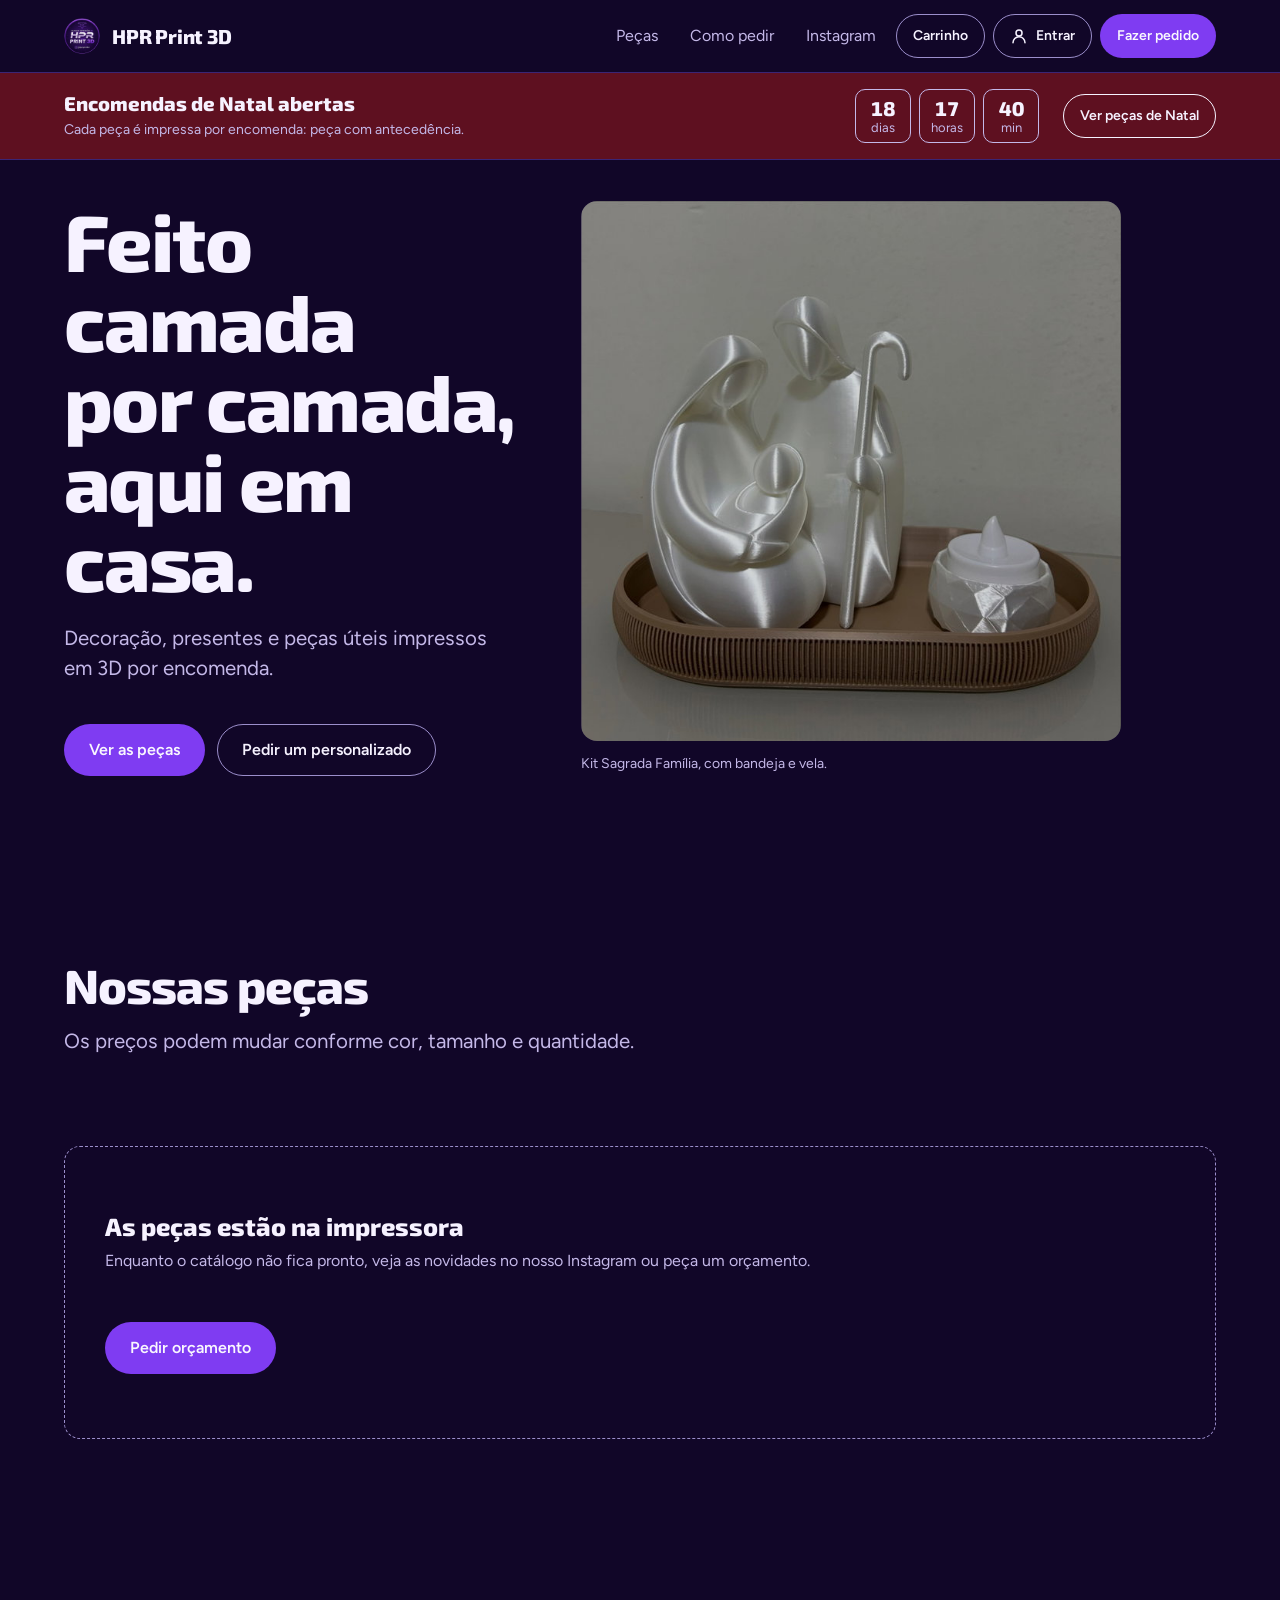
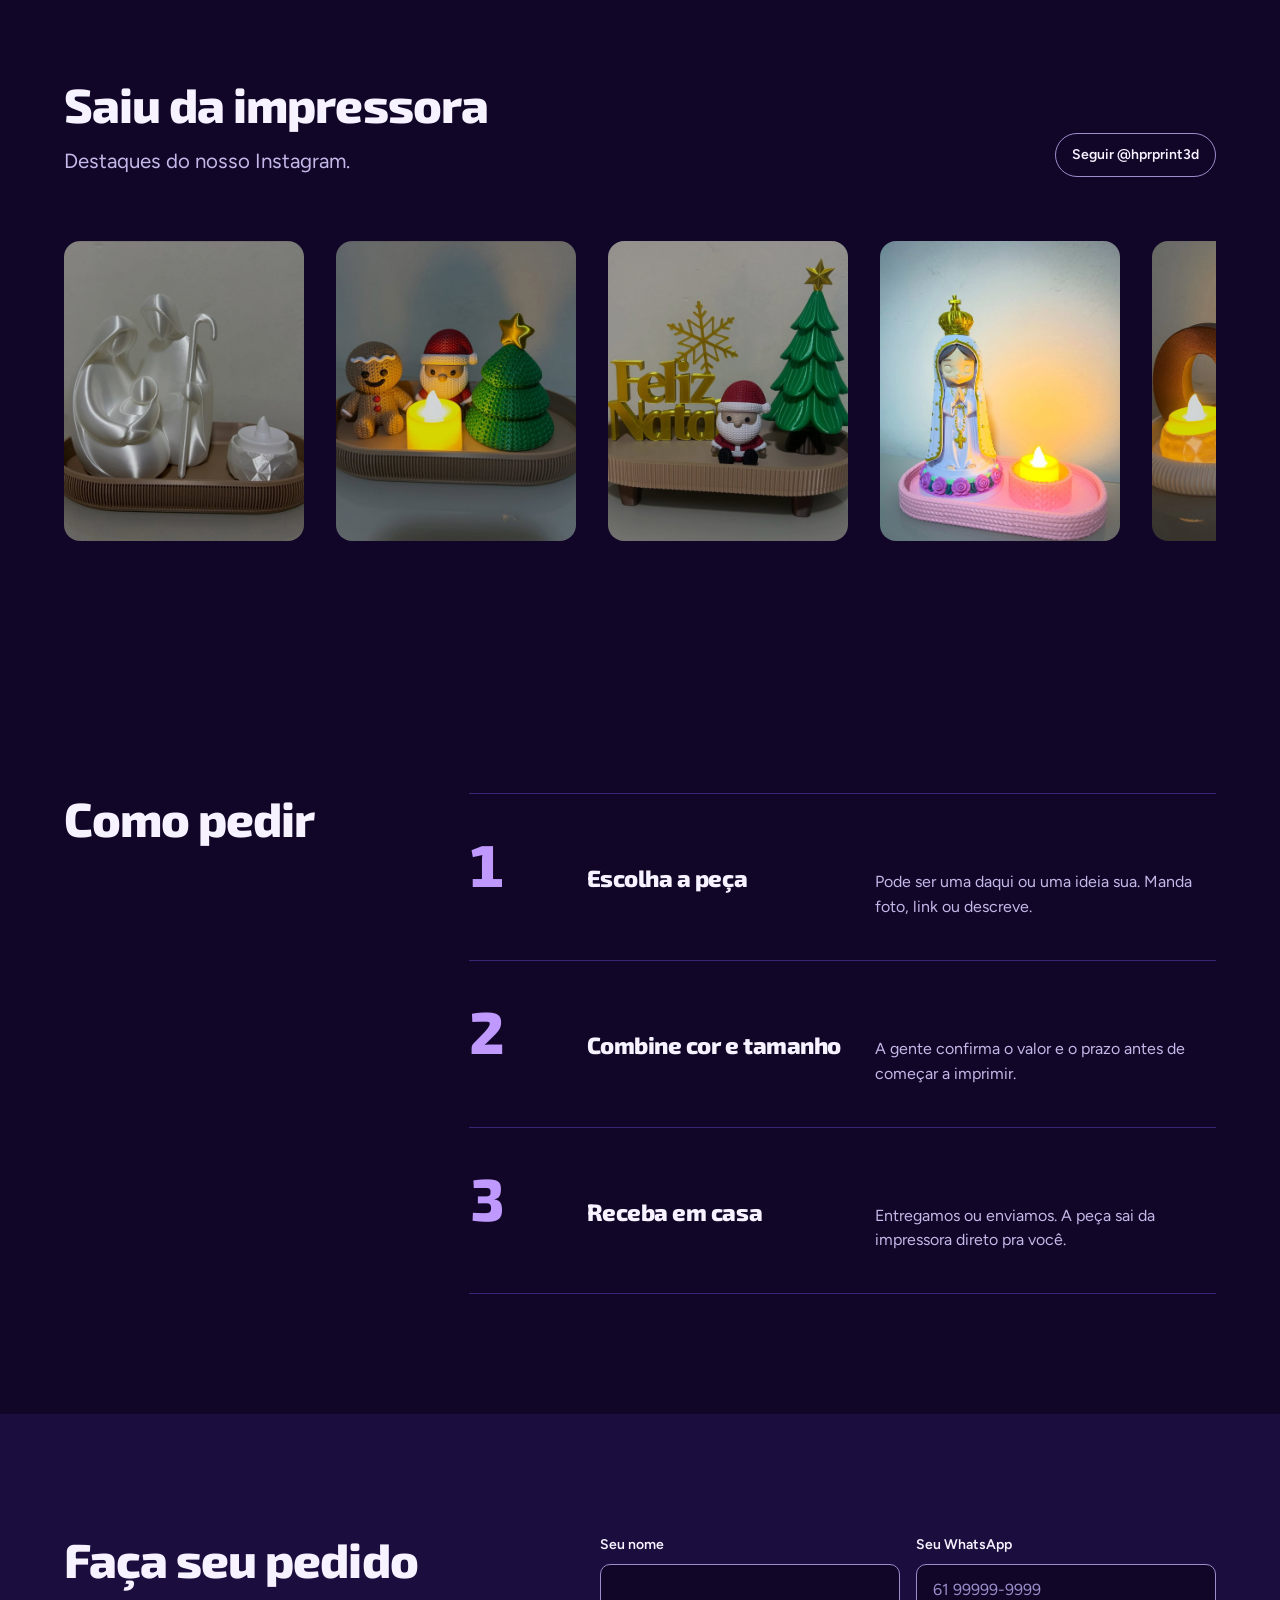
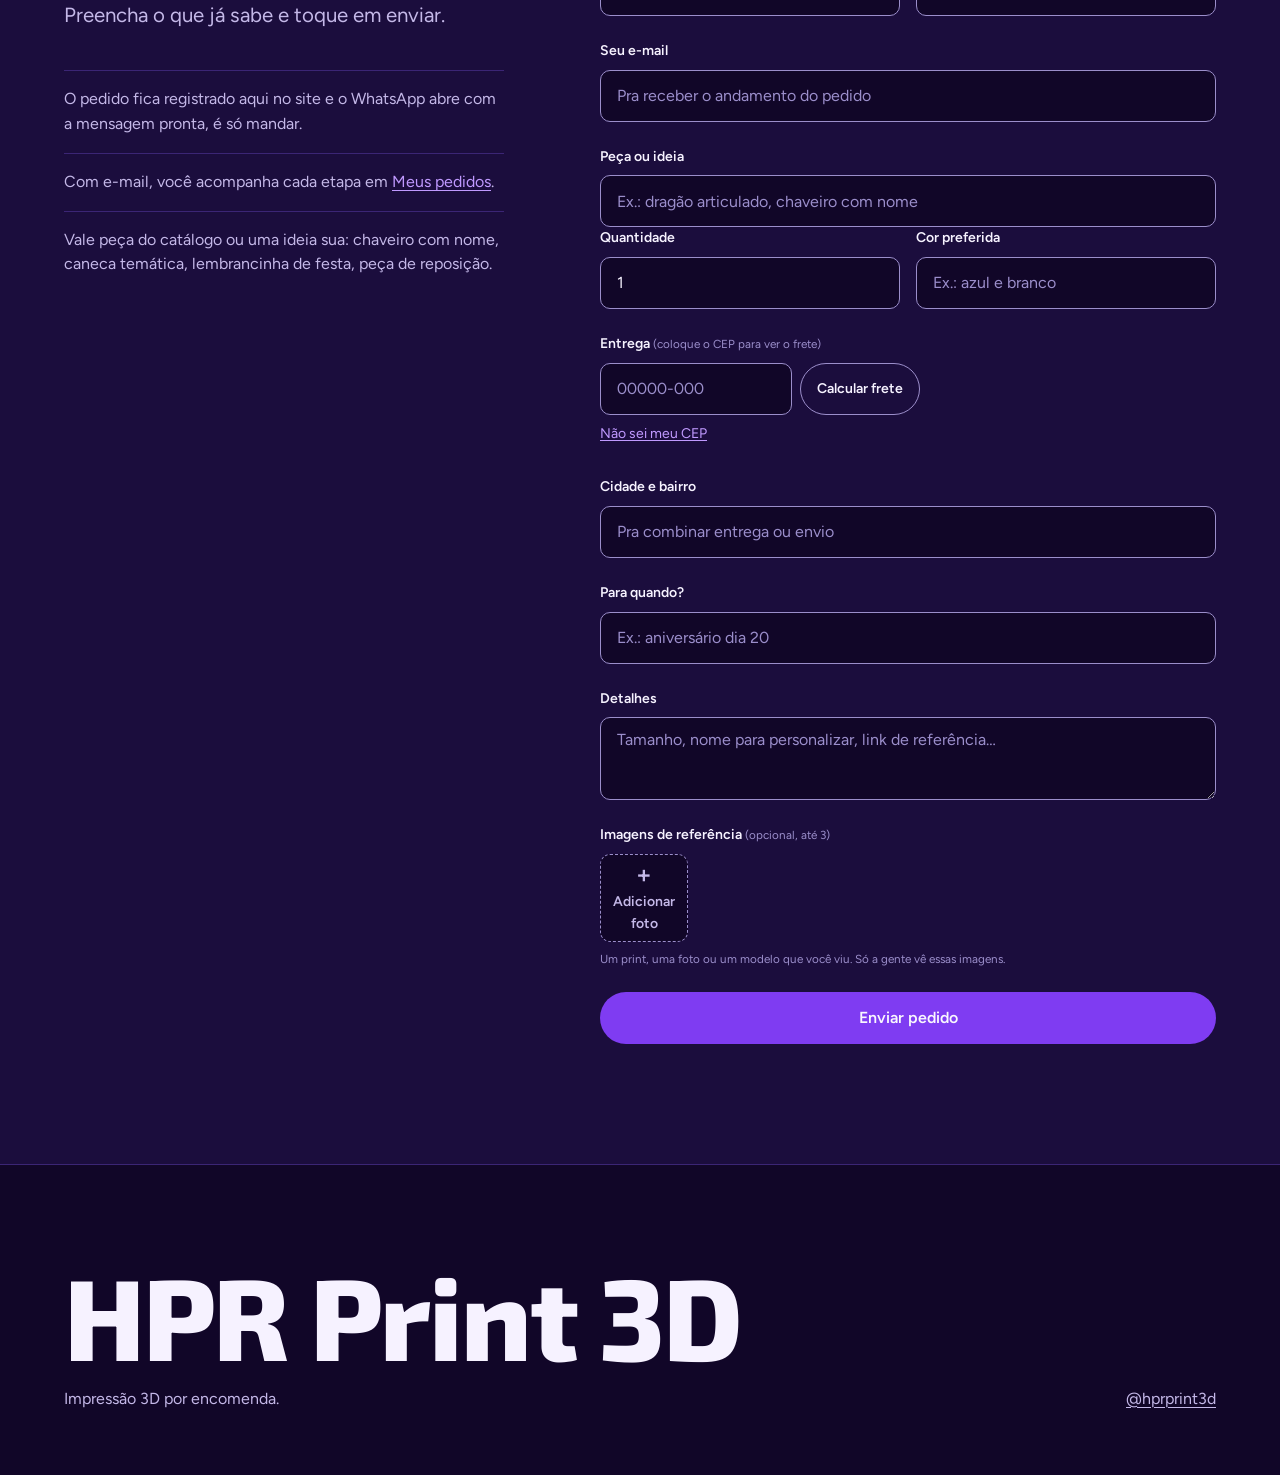
==== commit a1a91306: "Conta redesenhada no visual da vitrine, com régua de etapas em cada pedido, e oficina com a paleta e" ====
--- a/index.html
+++ b/index.html
@@ -21,9 +21,10 @@
   <link rel="preconnect" href="https://fonts.googleapis.com">
   <link rel="preconnect" href="https://fonts.gstatic.com" crossorigin>
   <link href="https://fonts.googleapis.com/css2?family=Exo+2:wght@800&family=Figtree:wght@400;600&display=swap" rel="stylesheet">
-  <link rel="stylesheet" href="assets/tokens.css?v=202611241248">
-  <link rel="stylesheet" href="assets/base.css?v=202611241248">
-  <link rel="stylesheet" href="assets/vitrine.css?v=202611241248">
+  <link rel="stylesheet" href="assets/tokens.css?v=202611241434">
+  <link rel="stylesheet" href="assets/base.css?v=202611241434">
+  <link rel="stylesheet" href="assets/comum.css?v=202611241434">
+  <link rel="stylesheet" href="assets/vitrine.css?v=202611241434">
 </head>
 <body>
   <a class="pular" href="#conteudo">Pular para o conteúdo</a>
@@ -227,11 +228,11 @@
     </div>
   </footer>
 
-  <script src="assets/supabase-config.js?v=202611241248"></script>
-  <script src="assets/metricas.js?v=202611241248" defer></script>
-  <script src="assets/email.js?v=202611241248"></script>
-  <script src="assets/frete.js?v=202611241248"></script>
-  <script src="assets/itens.js?v=202611241248"></script>
-  <script src="assets/app.js?v=202611241248"></script>
+  <script src="assets/supabase-config.js?v=202611241434"></script>
+  <script src="assets/metricas.js?v=202611241434" defer></script>
+  <script src="assets/email.js?v=202611241434"></script>
+  <script src="assets/frete.js?v=202611241434"></script>
+  <script src="assets/itens.js?v=202611241434"></script>
+  <script src="assets/app.js?v=202611241434"></script>
 </body>
 </html>
--- a/assets/tokens.css
+++ b/assets/tokens.css
@@ -18,7 +18,9 @@
   --color-warn: oklch(83% 0.12 75); --color-warn-field: oklch(30% 0.06 70);
   --color-ok: oklch(85% 0.12 175); --color-ok-field: oklch(28% 0.06 175);
   --color-natal: oklch(32% 0.11 15);
-  --color-error: oklch(74% 0.16 16);
+  --color-error: oklch(74% 0.16 16); --color-error-field: oklch(28% 0.08 16);
+  /* Botão do Google: fundo branco, como pede a marca deles */
+  --color-google: oklch(98.5% 0.006 300); --color-google-hover: oklch(95% 0.02 300); --color-google-ink: oklch(25% 0.012 300);
   --shadow-float: 0 12px 32px oklch(8% 0.04 293 / 0.55);
   --font-display: "Exo 2", ui-sans-serif, system-ui, sans-serif; --font-body: "Figtree", ui-sans-serif, system-ui, sans-serif; --font-outlier: var(--font-body);
   --display-weight: 800;
--- a/assets/comum.css
+++ b/assets/comum.css
@@ -0,0 +1,78 @@
+/* Hallmark · shape: chrome compartilhado (vitrine e conta) · genre: editorial · theme: brand · redesign: full
+ * paper: oklch(16.6% 0.067 293) · accent: oklch(55% 0.25 293) · display: Exo 2 · body: Figtree · nav: edge-aligned bar · footer: mast · v2.0.0 */
+/* Hallmark · pre-emit critique: P4 H4 E4 S4 R4 V4 · weakest: P, peças pequenas e repetidas por natureza (topo, botões, rodapé) */
+
+/* Topo, botões, rodapé, avisos e telas de espera: tudo que a vitrine e a conta dividem. */
+
+/* ---------- Pular para o conteúdo ---------- */
+.pular { position: absolute; left: var(--space-md); top: calc(-1 * var(--space-3xl)); z-index: var(--z-toast); padding: var(--space-xs) var(--space-md); background: var(--color-ink); color: var(--color-paper); border-radius: var(--radius-input); }
+.pular:focus-visible { top: var(--space-md); }
+
+/* ---------- Botões ---------- */
+.botao {
+  display: inline-flex; align-items: center; justify-content: center; gap: var(--space-xs);
+  min-height: 52px; padding: 0 var(--space-lg);
+  border: 1px solid transparent; border-radius: var(--radius-pill);
+  font: 600 var(--text-md)/1 var(--font-body); white-space: nowrap; text-decoration: none; cursor: pointer;
+  transition: background-color var(--dur-short) var(--ease-out), border-color var(--dur-short) var(--ease-out), color var(--dur-short) var(--ease-out), transform var(--dur-micro) var(--ease-out);
+}
+.botao:active { transform: translateY(1px); }
+.botao:focus-visible { outline: 2px solid var(--color-focus); outline-offset: 2px; }
+.botao:disabled, .botao[disabled] { opacity: 0.55; cursor: not-allowed; transform: none; }
+.botao[aria-busy="true"] { cursor: progress; }
+.botao svg { width: 18px; height: 18px; flex-shrink: 0; }
+.botao-principal { background: var(--color-accent); color: var(--color-accent-ink); }
+.botao-principal:hover { background: var(--color-accent-hover); }
+.botao-contorno { background: transparent; color: var(--color-ink); border-color: var(--color-muted); }
+.botao-contorno:hover { border-color: var(--color-ink); background: var(--color-paper-2); }
+.botao-pequeno { min-height: 44px; padding: 0 var(--space-md); font-size: var(--text-sm); }
+.botao-entrar { white-space: nowrap; }
+
+/* ---------- Topo ---------- */
+.topo { position: sticky; top: 0; z-index: var(--z-sticky-nav); background: var(--color-paper); border-bottom: var(--rule-hair) solid var(--color-rule); }
+.topo-linha { display: flex; align-items: center; justify-content: space-between; gap: var(--space-md); min-height: 72px; }
+.marca { display: flex; align-items: center; gap: var(--space-sm); text-decoration: none; font: var(--display-weight) var(--text-lg)/1 var(--font-display); letter-spacing: -0.01em; }
+.marca:focus-visible { outline: 2px solid var(--color-focus); outline-offset: 4px; }
+.marca-carretel { width: 36px; height: 36px; flex-shrink: 0; border-radius: 50%; }
+.marca-foto { border-radius: 50%; object-fit: cover; }
+.topo nav { display: flex; align-items: center; gap: var(--space-xs); }
+.topo nav a.discreto { display: inline-flex; align-items: center; min-height: 44px; padding: 0 var(--space-sm); color: var(--color-ink-2); text-decoration: none; transition: color var(--dur-short) var(--ease-out); }
+.topo nav a.discreto:hover { color: var(--color-ink); text-decoration: underline; }
+.topo nav a.discreto:focus-visible { outline: 2px solid var(--color-focus); outline-offset: 2px; }
+
+/* ---------- Espera, vazio e aviso ---------- */
+.carregando { display: flex; flex-direction: column; align-items: center; justify-content: center; gap: var(--space-md); min-height: 52vh; color: var(--color-ink-2); text-align: center; }
+.giro { width: 36px; height: 36px; border-radius: 50%; border: 3px solid var(--color-rule); border-top-color: var(--color-focus); }
+@media (prefers-reduced-motion: no-preference) { .giro { animation: gira 0.8s linear infinite; } }
+@keyframes gira { to { transform: rotate(360deg); } }
+.vazio { grid-column: 1 / -1; padding: var(--space-2xl) var(--space-xl); border: var(--rule-hair) dashed var(--color-muted); border-radius: var(--radius-card); color: var(--color-ink-2); }
+.vazio strong { display: block; margin-bottom: var(--space-xs); color: var(--color-ink); font: var(--display-weight) var(--text-xl)/1.2 var(--font-display); }
+.vazio .botao { display: flex; width: fit-content; margin-top: var(--space-lg); }
+.aviso { position: fixed; left: var(--space-sm); right: var(--space-sm); bottom: var(--space-lg); z-index: var(--z-toast); width: fit-content; max-width: 40rem; margin-inline: auto; padding: var(--space-sm) var(--space-lg); border-radius: var(--radius-card); background: var(--color-paper-3); color: var(--color-ink); box-shadow: var(--shadow-float); font-weight: 600; }
+.aviso.erro { background: var(--color-error-field); color: var(--color-error); }
+
+/* ---------- Rodapé: a marca grande sobre os links ---------- */
+.rodape { padding-block: var(--space-3xl) var(--space-2xl); border-top: var(--rule-hair) solid var(--color-rule); color: var(--color-ink-2); }
+.rodape-grade { display: flex; flex-wrap: wrap; align-items: baseline; justify-content: space-between; gap: var(--space-md) var(--space-xl); }
+.rodape-marca { flex-basis: 100%; max-width: none; color: var(--color-ink); font: var(--display-weight) clamp(3rem, 9vw, 8rem)/0.95 var(--font-display); letter-spacing: -0.02em; overflow-wrap: break-word; min-width: 0; }
+.rodape a { color: var(--color-ink-2); }
+.rodape a:hover { color: var(--color-ink); }
+.rodape a:focus-visible { outline: 2px solid var(--color-focus); outline-offset: 2px; }
+/* Nas telas de trabalho (conta) o rodapé é só uma linha */
+.rodape-curto { padding-block: var(--space-xl); }
+.rodape-curto .rodape-marca { flex-basis: auto; font-size: var(--text-lg); line-height: 1.2; letter-spacing: -0.01em; }
+
+/* ---------- Telas menores ---------- */
+@media (max-width: 60rem) {
+  .topo nav a.discreto { display: none; }
+}
+@media (max-width: 40rem) {
+  .topo-linha { gap: var(--space-xs); min-height: 64px; }
+  .marca { font-size: var(--text-md); gap: var(--space-xs); }
+  .topo nav { gap: var(--space-2xs); }
+  .botao-pedido-topo { display: none; }
+}
+@media (max-width: 25rem) {
+  .botao-entrar span { position: absolute; width: 1px; height: 1px; overflow: hidden; clip-path: inset(50%); white-space: nowrap; }
+  .botao-entrar { padding: 0 var(--space-sm); }
+}
--- a/assets/vitrine.css
+++ b/assets/vitrine.css
@@ -7,44 +7,9 @@
 /* Hallmark · dismissed kept · o 37min era a contagem regressiva do Natal, que muda a cada minuto */
 /* Hallmark · dropped logo.webp na abertura, descrição no cartão · a logo segue no topo e a foto de uma peça real ocupa a abertura; a descrição continua inteira no detalhe da peça */
 
-/* Vitrine pública (index.html). A oficina e a conta seguem em style.css. */
-
-/* ---------- Pular para o conteúdo ---------- */
-.pular { position: absolute; left: var(--space-md); top: calc(-1 * var(--space-3xl)); z-index: var(--z-toast); padding: var(--space-xs) var(--space-md); background: var(--color-ink); color: var(--color-paper); border-radius: var(--radius-input); }
-.pular:focus-visible { top: var(--space-md); }
-
-/* ---------- Botões ---------- */
-.botao {
-  display: inline-flex; align-items: center; justify-content: center; gap: var(--space-xs);
-  min-height: 52px; padding: 0 var(--space-lg);
-  border: 1px solid transparent; border-radius: var(--radius-pill);
-  font: 600 var(--text-md)/1 var(--font-body); white-space: nowrap; text-decoration: none; cursor: pointer;
-  transition: background-color var(--dur-short) var(--ease-out), border-color var(--dur-short) var(--ease-out), color var(--dur-short) var(--ease-out), transform var(--dur-micro) var(--ease-out);
-}
-.botao:active { transform: translateY(1px); }
-.botao:focus-visible { outline: 2px solid var(--color-focus); outline-offset: 2px; }
-.botao:disabled, .botao[disabled] { opacity: 0.55; cursor: not-allowed; transform: none; }
-.botao[aria-busy="true"] { cursor: progress; }
-.botao svg { width: 18px; height: 18px; flex-shrink: 0; }
-.botao-principal { background: var(--color-accent); color: var(--color-accent-ink); }
-.botao-principal:hover { background: var(--color-accent-hover); }
-.botao-contorno { background: transparent; color: var(--color-ink); border-color: var(--color-muted); }
-.botao-contorno:hover { border-color: var(--color-ink); background: var(--color-paper-2); }
-.botao-pequeno { min-height: 44px; padding: 0 var(--space-md); font-size: var(--text-sm); }
-
-/* ---------- Topo ---------- */
-.topo { position: sticky; top: 0; z-index: var(--z-sticky-nav); background: var(--color-paper); border-bottom: var(--rule-hair) solid var(--color-rule); }
-.topo-linha { display: flex; align-items: center; justify-content: space-between; gap: var(--space-md); min-height: 72px; }
-.marca { display: flex; align-items: center; gap: var(--space-sm); text-decoration: none; font: var(--display-weight) var(--text-lg)/1 var(--font-display); letter-spacing: -0.01em; }
-.marca:focus-visible { outline: 2px solid var(--color-focus); outline-offset: 4px; }
-.marca-carretel { width: 36px; height: 36px; flex-shrink: 0; border-radius: 50%; }
-.marca-foto { border-radius: 50%; object-fit: cover; }
-.topo nav { display: flex; align-items: center; gap: var(--space-xs); }
-.topo nav a.discreto { display: inline-flex; align-items: center; min-height: 44px; padding: 0 var(--space-sm); color: var(--color-ink-2); text-decoration: none; transition: color var(--dur-short) var(--ease-out); }
-.topo nav a.discreto:hover { color: var(--color-ink); text-decoration: underline; }
-.topo nav a.discreto:focus-visible { outline: 2px solid var(--color-focus); outline-offset: 2px; }
+/* Vitrine pública (index.html). Topo, botões e rodapé ficam em comum.css, junto com a conta. */
+
 .botao-carrinho { gap: var(--space-xs); }
-.botao-entrar { white-space: nowrap; }
 .carrinho-qtd { display: inline-grid; place-items: center; min-width: 24px; height: 24px; padding: 0 var(--space-2xs); border-radius: var(--radius-pill); background: var(--color-accent); color: var(--color-accent-ink); font-size: var(--text-xs); font-variant-numeric: tabular-nums; }
 
 /* ---------- Faixa de Natal (aparece sozinha de 1º/11 a 24/12; configurável na aba Loja) ---------- */
@@ -121,8 +86,6 @@
 .peca-rodape { display: flex; align-items: center; justify-content: space-between; gap: var(--space-sm); margin-top: auto; padding-top: var(--space-sm); border-top: var(--rule-hair) solid var(--color-rule); }
 .preco { font: var(--display-weight) var(--text-xl)/1.1 var(--font-display); font-variant-numeric: tabular-nums; }
 .preco small { display: block; font: 400 var(--text-sm)/1.4 var(--font-body); color: var(--color-muted); }
-.vazio { grid-column: 1 / -1; padding: var(--space-2xl) var(--space-xl); border: var(--rule-hair) dashed var(--color-muted); border-radius: var(--radius-card); color: var(--color-ink-2); }
-.vazio strong { display: block; margin-bottom: var(--space-xs); color: var(--color-ink); font: var(--display-weight) var(--text-xl)/1.2 var(--font-display); }
 
 /* ---------- Instagram: trilho que corre de lado ---------- */
 .grade-insta-auto { display: grid; grid-auto-flow: column; grid-auto-columns: minmax(15rem, 23%); gap: var(--gap-columns); overflow-x: auto; scroll-snap-type: x mandatory; overscroll-behavior-x: contain; padding-bottom: var(--space-sm); scrollbar-color: var(--color-muted) var(--color-paper); }
@@ -322,20 +285,12 @@
 .toast-carrinho button { min-height: 44px; padding: 0 var(--space-sm); border: 0; background: none; color: var(--color-link); font: 600 var(--text-md) var(--font-body); text-decoration: underline; white-space: nowrap; cursor: pointer; }
 .toast-carrinho button:focus-visible { outline: 2px solid var(--color-focus); outline-offset: 2px; }
 
-/* ---------- Rodapé: a marca grande sobre os links ---------- */
-.rodape { padding-block: var(--space-3xl) var(--space-2xl); border-top: var(--rule-hair) solid var(--color-rule); color: var(--color-ink-2); }
-.rodape-grade { display: flex; flex-wrap: wrap; align-items: baseline; justify-content: space-between; gap: var(--space-md) var(--space-xl); }
-.rodape-marca { flex-basis: 100%; max-width: none; color: var(--color-ink); font: var(--display-weight) clamp(3rem, 9vw, 8rem)/0.95 var(--font-display); letter-spacing: -0.02em; overflow-wrap: break-word; min-width: 0; }
-.rodape a { color: var(--color-ink-2); }
-.rodape a:hover { color: var(--color-ink); }
-.rodape a:focus-visible { outline: 2px solid var(--color-focus); outline-offset: 2px; }
 
 /* ---------- Telas menores ---------- */
 @media (max-width: 75rem) {
   .grade-pecas { grid-template-columns: repeat(3, minmax(0, 1fr)); }
 }
 @media (max-width: 60rem) {
-  .topo nav a.discreto { display: none; }
   .heroi { padding-block: var(--space-xl) var(--space-2xl); }
   .heroi-grade { grid-template-columns: minmax(0, 1fr); gap: var(--space-xl); }
   .heroi-foto { justify-self: start; width: min(100%, 32rem); }
@@ -358,10 +313,6 @@
   .galeria-mini { width: 48px; height: 48px; }
 }
 @media (max-width: 40rem) {
-  .topo-linha { gap: var(--space-xs); min-height: 64px; }
-  .marca { font-size: var(--text-md); gap: var(--space-xs); }
-  .topo nav { gap: var(--space-2xs); }
-  .botao-pedido-topo { display: none; }
   .heroi-acoes .botao { flex: 1 1 auto; }
   .grade-pecas { gap: var(--space-xl) var(--space-sm); }
   .peca { gap: var(--space-sm); }
@@ -380,7 +331,3 @@
   .ci-qtd { grid-column: 3; grid-row: 2; }
   .carrinho-acoes .botao { flex: 1; }
 }
-@media (max-width: 25rem) {
-  .botao-entrar span { position: absolute; width: 1px; height: 1px; overflow: hidden; clip-path: inset(50%); white-space: nowrap; }
-  .botao-entrar { padding: 0 var(--space-sm); }
-}
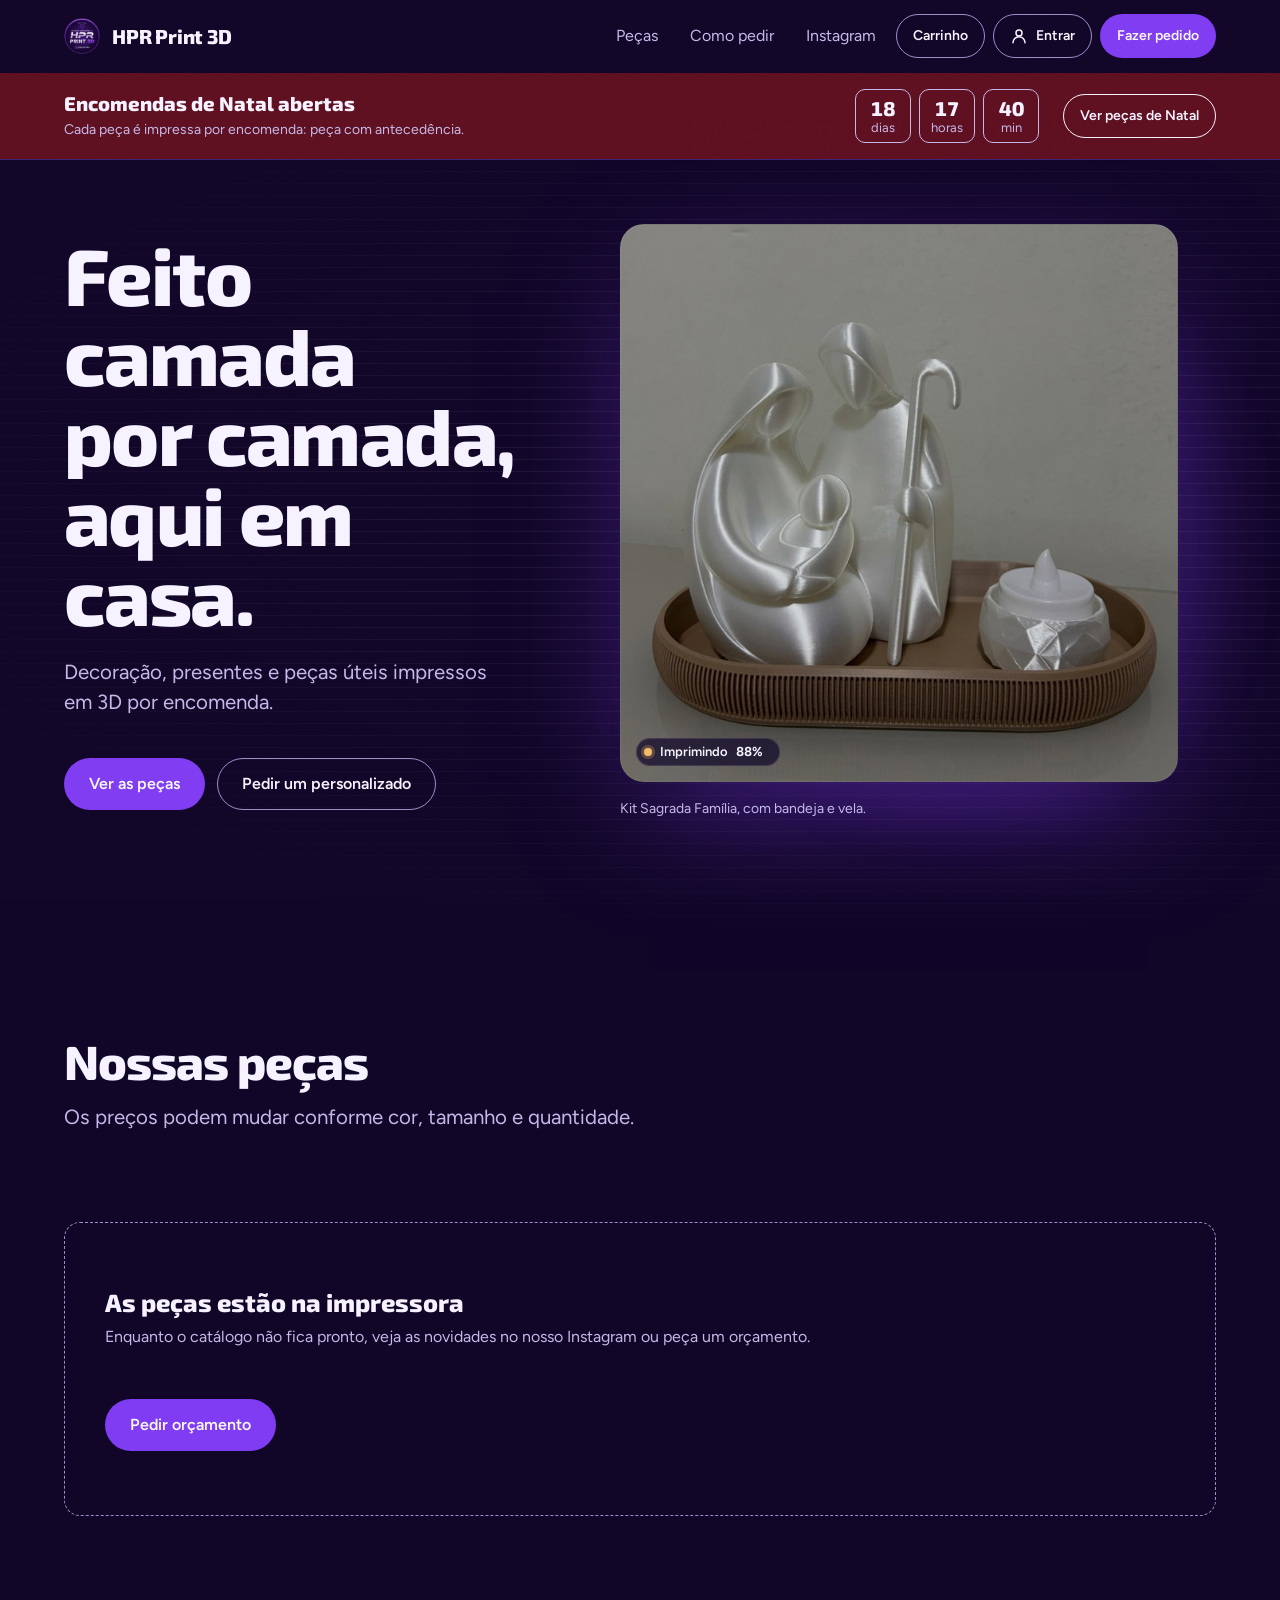
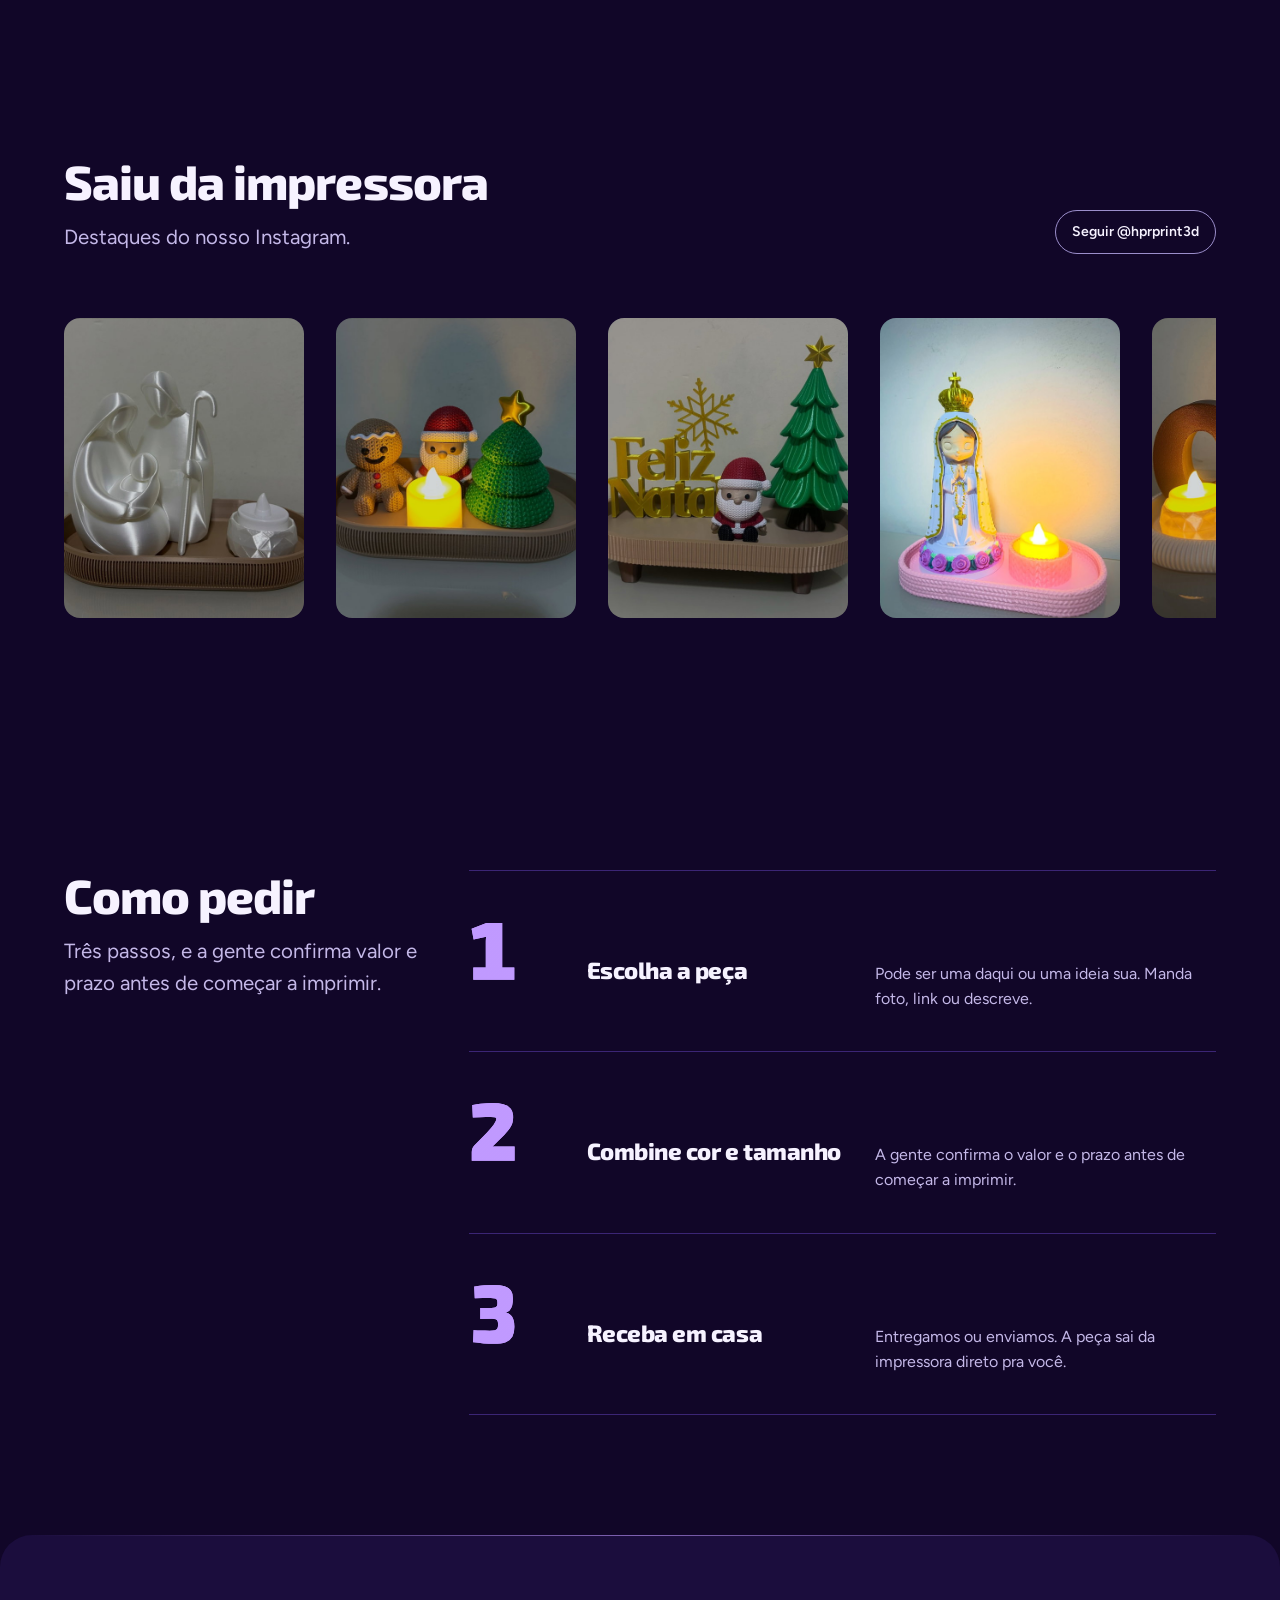
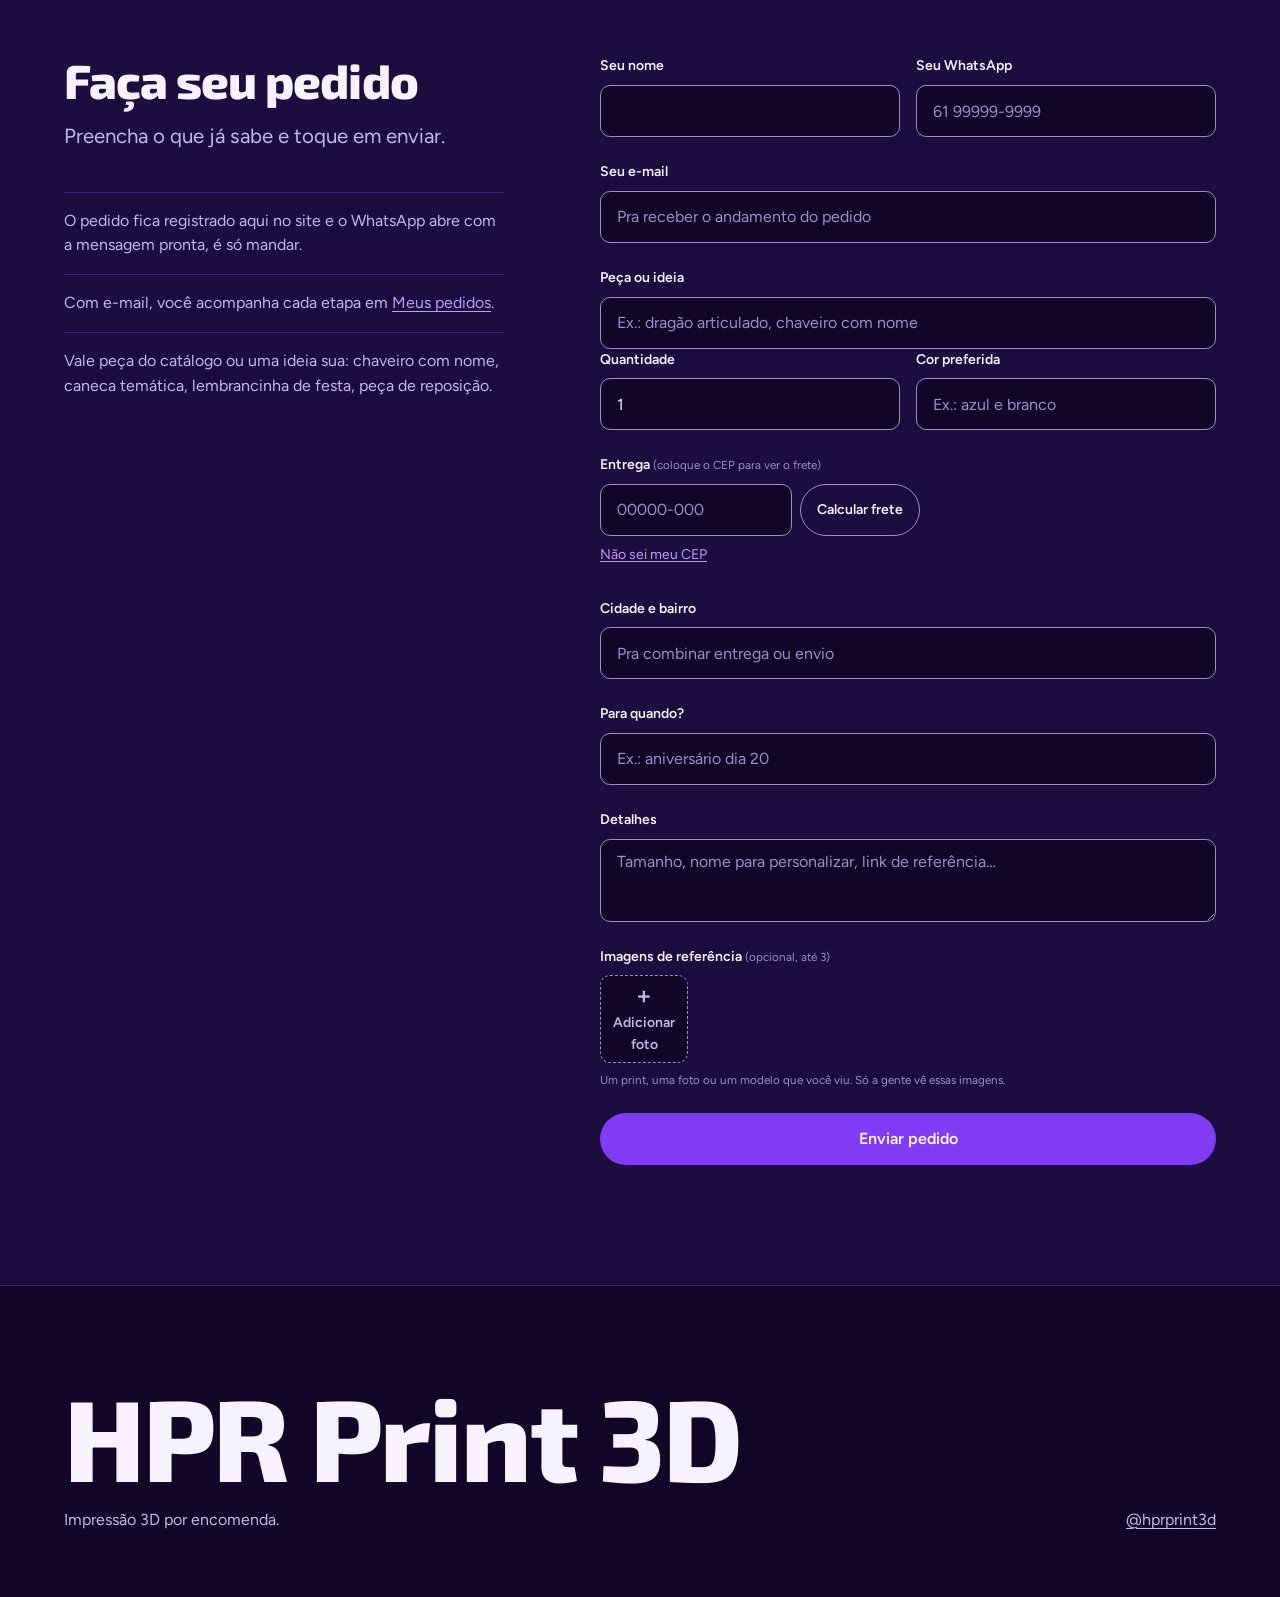
==== commit e0bb18d8: "Vitrine, conta e oficina com movimento e acabamento novos: abertura que imprime camada por camada, c" ====
--- a/index.html
+++ b/index.html
@@ -21,12 +21,13 @@
   <link rel="preconnect" href="https://fonts.googleapis.com">
   <link rel="preconnect" href="https://fonts.gstatic.com" crossorigin>
   <link href="https://fonts.googleapis.com/css2?family=Exo+2:wght@800&family=Figtree:wght@400;600&display=swap" rel="stylesheet">
-  <link rel="stylesheet" href="assets/tokens.css?v=202611241434">
-  <link rel="stylesheet" href="assets/base.css?v=202611241434">
-  <link rel="stylesheet" href="assets/comum.css?v=202611241434">
-  <link rel="stylesheet" href="assets/vitrine.css?v=202611241434">
+  <link rel="stylesheet" href="assets/tokens.css?v=202611271310">
+  <link rel="stylesheet" href="assets/base.css?v=202611271310">
+  <link rel="stylesheet" href="assets/comum.css?v=202611271310">
+  <link rel="stylesheet" href="assets/vitrine.css?v=202611271310">
+  <script src="assets/movimento.js?v=202611271310"></script>
 </head>
-<body>
+<body class="com-grao">
   <a class="pular" href="#conteudo">Pular para o conteúdo</a>
   <header class="topo">
     <div class="container topo-linha">
@@ -60,9 +61,9 @@
       <div class="container heroi-grade">
         <div class="heroi-texto">
           <h1>
-            <span class="camada">Feito camada</span>
-            <span class="camada">por camada,</span>
-            <span class="camada">aqui em casa.</span>
+            <span class="camada"><span>Feito camada</span></span>
+            <span class="camada"><span>por camada,</span></span>
+            <span class="camada"><span>aqui em casa.</span></span>
           </h1>
           <p class="lead">Decoração, presentes e peças úteis impressos em 3D por encomenda.</p>
           <div class="heroi-acoes">
@@ -74,6 +75,7 @@
           <div class="heroi-moldura">
             <img src="img/heroi.jpg" width="700" height="700" alt="Kit Sagrada Família impresso em 3D, branco perolado, sobre bandeja com vela" fetchpriority="high">
             <span class="bico" aria-hidden="true"></span>
+            <span class="heroi-status" aria-hidden="true"><i></i><span>Imprimindo</span> <b>0%</b></span>
           </div>
           <figcaption>Kit Sagrada Família, com bandeja e vela.</figcaption>
         </figure>
@@ -83,11 +85,11 @@
     <section class="secao" id="pecas">
       <div class="container">
         <div class="secao-cabeca">
-          <div>
+          <div data-revelar>
             <h2>Nossas peças</h2>
             <p>Os preços podem mudar conforme cor, tamanho e quantidade.</p>
           </div>
-          <div class="filtros" id="filtros" role="group" aria-label="Filtrar por categoria"></div>
+          <div class="filtros" data-revelar id="filtros" role="group" aria-label="Filtrar por categoria"></div>
         </div>
         <div class="grade-pecas" id="grade" aria-live="polite"></div>
       </div>
@@ -96,7 +98,7 @@
     <section class="secao" id="instagram" hidden>
       <div class="container">
         <div class="secao-cabeca">
-          <div>
+          <div data-revelar>
             <h2>Saiu da impressora</h2>
             <p>Destaques do nosso Instagram.</p>
           </div>
@@ -108,17 +110,17 @@
 
     <section class="secao" id="como-pedir">
       <div class="container">
-        <div class="secao-cabeca"><h2>Como pedir</h2></div>
+        <div class="secao-cabeca" data-revelar><div><h2>Como pedir</h2><p>Três passos, e a gente confirma valor e prazo antes de começar a imprimir.</p></div></div>
         <ol class="passos">
-          <li>
+          <li data-revelar>
             <h3>Escolha a peça</h3>
             <p>Pode ser uma daqui ou uma ideia sua. Manda foto, link ou descreve.</p>
           </li>
-          <li>
+          <li data-revelar>
             <h3>Combine cor e tamanho</h3>
             <p>A gente confirma o valor e o prazo antes de começar a imprimir.</p>
           </li>
-          <li>
+          <li data-revelar>
             <h3>Receba em casa</h3>
             <p>Entregamos ou enviamos. A peça sai da impressora direto pra você.</p>
           </li>
@@ -129,7 +131,7 @@
     <section class="secao" id="pedido">
       <div class="container">
         <div class="sob-medida">
-          <div class="pedido-cabeca">
+          <div class="pedido-cabeca" data-revelar>
             <h2>Faça seu pedido</h2>
             <p class="lead">Preencha o que já sabe e toque em enviar.</p>
             <ul class="pedido-fatos">
@@ -138,7 +140,7 @@
               <li>Vale peça do catálogo ou uma ideia sua: chaveiro com nome, caneca temática, lembrancinha de festa, peça de reposição.</li>
             </ul>
           </div>
-          <form id="form-pedido" class="pedido" novalidate>
+          <form id="form-pedido" class="pedido" data-revelar novalidate>
             <div class="pedido-duas">
               <label class="campo-pedido">Seu nome<input name="nome" autocomplete="name" required></label>
               <label class="campo-pedido">Seu WhatsApp<input name="telefone" type="tel" inputmode="tel" autocomplete="tel" placeholder="61 99999-9999"></label>
@@ -220,7 +222,7 @@
     <button type="button" id="toast-carrinho-ver">Ver carrinho</button>
   </div>
 
-  <footer class="rodape">
+  <footer class="rodape" data-revelar>
     <div class="container rodape-grade">
       <p class="rodape-marca">HPR Print 3D</p>
       <span class="rodape-linha">Impressão 3D por encomenda.</span>
@@ -228,11 +230,11 @@
     </div>
   </footer>
 
-  <script src="assets/supabase-config.js?v=202611241434"></script>
-  <script src="assets/metricas.js?v=202611241434" defer></script>
-  <script src="assets/email.js?v=202611241434"></script>
-  <script src="assets/frete.js?v=202611241434"></script>
-  <script src="assets/itens.js?v=202611241434"></script>
-  <script src="assets/app.js?v=202611241434"></script>
+  <script src="assets/supabase-config.js?v=202611271310"></script>
+  <script src="assets/metricas.js?v=202611271310" defer></script>
+  <script src="assets/email.js?v=202611271310"></script>
+  <script src="assets/frete.js?v=202611271310"></script>
+  <script src="assets/itens.js?v=202611271310"></script>
+  <script src="assets/app.js?v=202611271310"></script>
 </body>
 </html>
--- a/assets/tokens.css
+++ b/assets/tokens.css
@@ -5,6 +5,9 @@
   --text-section: clamp(2rem, 2.5vw + 1rem, 3.5rem); --text-title: clamp(1.25rem, 0.75vw + 0.875rem, 1.625rem); --text-lead: clamp(1.125rem, 0.35vw + 1rem, 1.375rem);
   --ease-out: cubic-bezier(0.16, 1, 0.3, 1); --ease-in: cubic-bezier(0.7, 0, 0.84, 0); --ease-in-out: cubic-bezier(0.65, 0, 0.35, 1);
   --dur-micro: 120ms; --dur-short: 220ms; --dur-long: 420ms;
+  /* Movimento (referência: Emil Kowalski): saída forte para UI, curva de gaveta para painéis, entrada longa só no que aparece uma vez */
+  --ease-out-forte: cubic-bezier(0.23, 1, 0.32, 1); --ease-gaveta: cubic-bezier(0.32, 0.72, 0, 1);
+  --dur-press: 140ms; --dur-revela: 760ms; --passo-cascata: 60ms;
   --color-error: oklch(52% 0.19 27); --color-success: oklch(50% 0.12 150);
   --container: 1440px; --gutter: 64px; --gap-columns: 32px; --section-gap-s: 120px; --section-gap: 144px; --section-gap-l: 176px;
   --z-base: 1; --z-raised: 10; --z-dropdown: 100; --z-sticky: 200; --z-sticky-nav: 300; --z-modal: 400; --z-toast: 500; --z-tooltip: 600;
@@ -22,6 +25,8 @@
   /* Botão do Google: fundo branco, como pede a marca deles */
   --color-google: oklch(98.5% 0.006 300); --color-google-hover: oklch(95% 0.02 300); --color-google-ink: oklch(25% 0.012 300);
   --shadow-float: 0 12px 32px oklch(8% 0.04 293 / 0.55);
+  --color-brilho: oklch(55% 0.25 293 / 0.38); --color-fio: oklch(96.8% 0.018 300 / 0.07);
+  --shadow-palco: 0 40px 120px -30px oklch(55% 0.25 293 / 0.55), 0 18px 40px -20px oklch(5% 0.04 293 / 0.8);
   --font-display: "Exo 2", ui-sans-serif, system-ui, sans-serif; --font-body: "Figtree", ui-sans-serif, system-ui, sans-serif; --font-outlier: var(--font-body);
   --display-weight: 800;
   --radius-card: 16px; --radius-input: 10px; --radius-pill: 999px; --rule-hair: 1px; --shadow-card: none;
--- a/assets/comum.css
+++ b/assets/comum.css
@@ -14,9 +14,9 @@
   min-height: 52px; padding: 0 var(--space-lg);
   border: 1px solid transparent; border-radius: var(--radius-pill);
   font: 600 var(--text-md)/1 var(--font-body); white-space: nowrap; text-decoration: none; cursor: pointer;
-  transition: background-color var(--dur-short) var(--ease-out), border-color var(--dur-short) var(--ease-out), color var(--dur-short) var(--ease-out), transform var(--dur-micro) var(--ease-out);
+  transition: background-color var(--dur-short) var(--ease-out), border-color var(--dur-short) var(--ease-out), color var(--dur-short) var(--ease-out), box-shadow var(--dur-short) var(--ease-out), transform var(--dur-press) var(--ease-out-forte);
 }
-.botao:active { transform: translateY(1px); }
+.botao:active { transform: scale(0.97); }
 .botao:focus-visible { outline: 2px solid var(--color-focus); outline-offset: 2px; }
 .botao:disabled, .botao[disabled] { opacity: 0.55; cursor: not-allowed; transform: none; }
 .botao[aria-busy="true"] { cursor: progress; }
@@ -29,7 +29,9 @@
 .botao-entrar { white-space: nowrap; }
 
 /* ---------- Topo ---------- */
-.topo { position: sticky; top: 0; z-index: var(--z-sticky-nav); background: var(--color-paper); border-bottom: var(--rule-hair) solid var(--color-rule); }
+.topo { position: sticky; top: 0; z-index: var(--z-sticky-nav); background: transparent; border-bottom: var(--rule-hair) solid transparent; transition: background-color var(--dur-long) var(--ease-out), border-color var(--dur-long) var(--ease-out); }
+/* Depois de rolar a página o topo vira vidro escuro com uma linha embaixo */
+[data-rolou] .topo, html:not(.mov) .topo { background: color-mix(in oklab, var(--color-paper) 78%, transparent); border-bottom-color: var(--color-rule); -webkit-backdrop-filter: blur(16px) saturate(1.4); backdrop-filter: blur(16px) saturate(1.4); }
 .topo-linha { display: flex; align-items: center; justify-content: space-between; gap: var(--space-md); min-height: 72px; }
 .marca { display: flex; align-items: center; gap: var(--space-sm); text-decoration: none; font: var(--display-weight) var(--text-lg)/1 var(--font-display); letter-spacing: -0.01em; }
 .marca:focus-visible { outline: 2px solid var(--color-focus); outline-offset: 4px; }
@@ -37,19 +39,24 @@
 .marca-foto { border-radius: 50%; object-fit: cover; }
 .topo nav { display: flex; align-items: center; gap: var(--space-xs); }
 .topo nav a.discreto { display: inline-flex; align-items: center; min-height: 44px; padding: 0 var(--space-sm); color: var(--color-ink-2); text-decoration: none; transition: color var(--dur-short) var(--ease-out); }
-.topo nav a.discreto:hover { color: var(--color-ink); text-decoration: underline; }
+.topo nav a.discreto { position: relative; }
+.topo nav a.discreto::after { content: ""; position: absolute; left: var(--space-sm); right: var(--space-sm); bottom: 10px; height: 1px; background: currentColor; transform: scaleX(0); transform-origin: right; transition: transform var(--dur-short) var(--ease-out-forte); }
+.topo nav a.discreto:hover { color: var(--color-ink); }
+@media (hover: hover) and (pointer: fine) { .topo nav a.discreto:hover::after { transform: scaleX(1); transform-origin: left; } }
 .topo nav a.discreto:focus-visible { outline: 2px solid var(--color-focus); outline-offset: 2px; }
 
 /* ---------- Espera, vazio e aviso ---------- */
 .carregando { display: flex; flex-direction: column; align-items: center; justify-content: center; gap: var(--space-md); min-height: 52vh; color: var(--color-ink-2); text-align: center; }
 .giro { width: 36px; height: 36px; border-radius: 50%; border: 3px solid var(--color-rule); border-top-color: var(--color-focus); }
-@media (prefers-reduced-motion: no-preference) { .giro { animation: gira 0.8s linear infinite; } }
+@media (prefers-reduced-motion: no-preference) { .giro { animation: gira 0.7s linear infinite; } }
 @keyframes gira { to { transform: rotate(360deg); } }
 .vazio { grid-column: 1 / -1; padding: var(--space-2xl) var(--space-xl); border: var(--rule-hair) dashed var(--color-muted); border-radius: var(--radius-card); color: var(--color-ink-2); }
 .vazio strong { display: block; margin-bottom: var(--space-xs); color: var(--color-ink); font: var(--display-weight) var(--text-xl)/1.2 var(--font-display); }
 .vazio .botao { display: flex; width: fit-content; margin-top: var(--space-lg); }
 .aviso { position: fixed; left: var(--space-sm); right: var(--space-sm); bottom: var(--space-lg); z-index: var(--z-toast); width: fit-content; max-width: 40rem; margin-inline: auto; padding: var(--space-sm) var(--space-lg); border-radius: var(--radius-card); background: var(--color-paper-3); color: var(--color-ink); box-shadow: var(--shadow-float); font-weight: 600; }
 .aviso.erro { background: var(--color-error-field); color: var(--color-error); }
+.aviso { transition: opacity 320ms var(--ease-out-forte), transform 320ms var(--ease-out-forte); }
+@starting-style { .aviso { opacity: 0; transform: translateY(12px) scale(0.98); } }
 
 /* ---------- Rodapé: a marca grande sobre os links ---------- */
 .rodape { padding-block: var(--space-3xl) var(--space-2xl); border-top: var(--rule-hair) solid var(--color-rule); color: var(--color-ink-2); }
@@ -76,3 +83,18 @@
   .botao-entrar span { position: absolute; width: 1px; height: 1px; overflow: hidden; clip-path: inset(50%); white-space: nowrap; }
   .botao-entrar { padding: 0 var(--space-sm); }
 }
+
+/* ---------- Movimento compartilhado (movimento.js põe .mov no html só quando dá para animar) ---------- */
+/* Revelar ao entrar na tela: sobe 16px e acende. Uma vez só; a cascata vem do --atraso calculado no JS. */
+.mov [data-revelar] { opacity: 0; transform: translateY(16px); transition: opacity var(--dur-revela) var(--ease-out-forte) var(--atraso, 0ms), transform var(--dur-revela) var(--ease-out-forte) var(--atraso, 0ms); }
+.mov [data-revelar].visto { opacity: 1; transform: none; }
+@media print { .mov [data-revelar] { opacity: 1 !important; transform: none !important; } }
+
+/* Grão de filme bem leve por cima de tudo: tira o aspecto de tela chapada (vitrine e conta) */
+.com-grao::after { content: ""; position: fixed; inset: 0; z-index: var(--z-sticky-nav); pointer-events: none; opacity: 0.06; mix-blend-mode: overlay;
+  background-image: url("data:image/svg+xml,%3Csvg xmlns='http://www.w3.org/2000/svg' width='180' height='180'%3E%3Cfilter id='g'%3E%3CfeTurbulence type='fractalNoise' baseFrequency='0.9' numOctaves='2' stitchTiles='stitch'/%3E%3C/filter%3E%3Crect width='100%25' height='100%25' filter='url(%23g)'/%3E%3C/svg%3E"); }
+
+/* Rodapé: a marca "sai da impressora" em 12 camadas quando aparece (observa o rodapé, porque o recorte zera a área da marca) */
+.mov .rodape[data-revelar] { opacity: 1; transform: none; }
+.mov .rodape[data-revelar] .rodape-marca { clip-path: inset(100% 0 0 0); transition: clip-path 1.1s steps(12, end) 150ms; }
+.mov .rodape[data-revelar].visto .rodape-marca { clip-path: inset(-10% 0 -10% 0); }
--- a/assets/vitrine.css
+++ b/assets/vitrine.css
@@ -26,23 +26,47 @@
 .faixa-natal-botao:hover { background: var(--color-ink); color: var(--color-natal); }
 
 /* ---------- Abertura ---------- */
-.heroi { padding-block: var(--space-xl) var(--space-2xl); }
+/* Fundo: linhas finas de camada (como a parede de uma peça impressa) que somem nas bordas, e a luz roxa atrás da peça */
+.heroi { position: relative; isolation: isolate; padding-block: var(--space-2xl) var(--space-3xl); }
+.heroi::before { content: ""; position: absolute; inset: 0; z-index: -1; pointer-events: none;
+  background: repeating-linear-gradient(to bottom, transparent 0 11px, var(--color-fio) 11px 12px);
+  -webkit-mask-image: radial-gradient(120% 90% at 70% 45%, #000 20%, transparent 75%); mask-image: radial-gradient(120% 90% at 70% 45%, #000 20%, transparent 75%); }
+.heroi::after { content: ""; position: absolute; z-index: -1; pointer-events: none; width: min(70vw, 900px); aspect-ratio: 1; right: -10%; top: 50%; translate: 0 -50%;
+  background: radial-gradient(closest-side, var(--color-brilho), transparent 70%); filter: blur(20px); }
 .heroi-grade { display: grid; grid-template-columns: minmax(0, 5fr) minmax(0, 7fr); gap: var(--space-2xl); align-items: center; }
 .heroi h1 { max-width: 12ch; line-height: 1; }
-.heroi h1 .camada { display: block; }
+.heroi h1 .camada { display: block; overflow: clip; padding-bottom: 0.06em; margin-bottom: -0.06em; }
+.heroi h1 .camada > span { display: block; }
 .heroi .lead { margin-top: var(--space-lg); max-width: 34ch; color: var(--color-ink-2); }
 .heroi-acoes { display: flex; flex-wrap: wrap; gap: var(--space-sm); margin-top: var(--space-xl); }
-.heroi-foto { margin: 0; justify-self: start; width: min(100%, 60svh); }
-.heroi-moldura { position: relative; color: var(--color-ink); aspect-ratio: 1; overflow: hidden; border-radius: var(--radius-card); background: var(--color-paper-2); }
+.heroi-foto { position: relative; margin: 0; justify-self: center; width: min(100%, 62svh); }
+.heroi-moldura { position: relative; color: var(--color-ink); aspect-ratio: 1; overflow: hidden; border-radius: calc(var(--radius-card) + 8px); background: var(--color-paper-2); box-shadow: var(--shadow-palco); will-change: transform; }
+/* Fio de luz na borda e um reflexo que acompanha a inclinação (--luz-x/--luz-y vêm do movimento.js) */
+.heroi-moldura::after { content: ""; position: absolute; inset: 0; z-index: 3; border-radius: inherit; pointer-events: none;
+  box-shadow: inset 0 0 0 1px color-mix(in oklab, var(--color-ink) 14%, transparent);
+  background: radial-gradient(60% 60% at var(--luz-x, 50%) var(--luz-y, 30%), oklch(100% 0 0 / 0.14), transparent 70%); mix-blend-mode: soft-light; }
 .heroi-moldura img { width: 100%; height: 100%; object-fit: cover; }
-.heroi-foto figcaption { margin-top: var(--space-sm); font-size: var(--text-sm); color: var(--color-ink-2); }
+.heroi-foto figcaption { margin-top: var(--space-md); font-size: var(--text-sm); color: var(--color-ink-2); }
+/* Selo da impressora: acompanha a porcentagem e troca para "pronto" */
+.heroi-status { position: absolute; left: var(--space-md); bottom: var(--space-md); z-index: 4; display: inline-flex; align-items: center; gap: var(--space-xs); padding: var(--space-2xs) var(--space-sm) var(--space-2xs) var(--space-xs); border-radius: var(--radius-pill); background: color-mix(in oklab, var(--color-paper) 70%, transparent); -webkit-backdrop-filter: blur(10px); backdrop-filter: blur(10px); color: var(--color-ink); font-size: var(--text-xs); font-weight: 600; box-shadow: inset 0 0 0 1px color-mix(in oklab, var(--color-ink) 12%, transparent); }
+.heroi-status b { min-width: 4ch; font-variant-numeric: tabular-nums; }
+.heroi-status i { width: 8px; height: 8px; border-radius: 50%; background: var(--color-warn); box-shadow: 0 0 0 3px color-mix(in oklab, var(--color-warn) 25%, transparent); transition: background-color var(--dur-short) var(--ease-out), box-shadow var(--dur-short) var(--ease-out); }
+.heroi-status.feito i { background: var(--color-ok); box-shadow: 0 0 0 3px color-mix(in oklab, var(--color-ok) 25%, transparent); }
 /* A assinatura: a foto "sai da impressora" de baixo pra cima, camada por camada, com o bico passando */
 .bico { position: absolute; inset: 0; pointer-events: none; opacity: 0; }
-.bico::before { content: ""; position: absolute; left: 0; right: 0; top: 0; height: 3px; background: var(--color-focus); }
-@media (prefers-reduced-motion: no-preference) {
-  .heroi-moldura img { animation: imprimir 0.8s steps(16, end) both; }
-  .bico { animation: bico 0.8s steps(16, end) both; }
-}
+.bico { z-index: 2; }
+.bico::before { content: ""; position: absolute; left: 0; right: 0; top: 0; height: 2px; background: var(--color-focus); box-shadow: 0 0 12px 2px var(--color-focus), 0 0 40px 6px var(--color-brilho); }
+/* Entrada da abertura (uma vez, ao carregar): as três linhas do título sobem de dentro da própria faixa, depois o texto e os botões */
+.mov .heroi-moldura img { animation: imprimir 1.7s steps(16, end) 250ms both; }
+.mov .bico { animation: bico 1.7s steps(16, end) 250ms both; }
+.mov .heroi h1 .camada > span { animation: linha-sobe 1s var(--ease-out-forte) both; }
+.mov .heroi h1 .camada:nth-child(2) > span { animation-delay: 90ms; }
+.mov .heroi h1 .camada:nth-child(3) > span { animation-delay: 170ms; }
+.mov .heroi .lead { animation: acende 900ms var(--ease-out-forte) 320ms both; }
+.mov .heroi-acoes { animation: acende 900ms var(--ease-out-forte) 420ms both; }
+.mov .heroi-foto figcaption, .mov .heroi-status { animation: acende 700ms var(--ease-out-forte) 500ms both; }
+@keyframes linha-sobe { from { transform: translateY(105%); } to { transform: none; } }
+@keyframes acende { from { opacity: 0; transform: translateY(12px); } to { opacity: 1; transform: none; } }
 @keyframes imprimir { from { clip-path: inset(100% 0 0 0); } to { clip-path: inset(0 0 0 0); } }
 @keyframes bico { from { transform: translateY(100%); opacity: 1; } 94% { opacity: 1; } to { transform: translateY(0); opacity: 0; } }
 
@@ -54,7 +78,8 @@
 
 /* Filtros */
 .filtros { display: flex; flex-wrap: wrap; gap: var(--space-xs); flex-basis: 100%; }
-.filtro { min-height: 44px; padding: 0 var(--space-md); border: var(--rule-hair) solid var(--color-rule); border-radius: var(--radius-pill); background: transparent; color: var(--color-ink-2); font: 400 var(--text-md) var(--font-body); cursor: pointer; transition: border-color var(--dur-short) var(--ease-out), color var(--dur-short) var(--ease-out), background-color var(--dur-short) var(--ease-out); }
+.filtro { min-height: 44px; padding: 0 var(--space-md); border: var(--rule-hair) solid var(--color-rule); border-radius: var(--radius-pill); background: transparent; color: var(--color-ink-2); font: 400 var(--text-md) var(--font-body); cursor: pointer; transition: border-color var(--dur-short) var(--ease-out), color var(--dur-short) var(--ease-out), background-color var(--dur-short) var(--ease-out), transform var(--dur-press) var(--ease-out-forte); }
+.filtro:active { transform: scale(0.96); }
 .filtro:hover { border-color: var(--color-muted); color: var(--color-ink); }
 .filtro:focus-visible { outline: 2px solid var(--color-focus); outline-offset: 2px; }
 .filtro[aria-pressed="true"] { background: var(--color-ink); border-color: var(--color-ink); color: var(--color-paper); }
@@ -64,12 +89,18 @@
 /* ---------- Grade de peças ---------- */
 .grade-pecas { display: grid; grid-template-columns: repeat(4, minmax(0, 1fr)); gap: var(--space-2xl) var(--gap-columns); }
 .peca { display: flex; flex-direction: column; gap: var(--space-md); min-width: 0; }
-a.peca-foto { display: block; position: relative; aspect-ratio: 1; overflow: hidden; border-radius: var(--radius-card); background: var(--color-paper-2); outline: 2px solid transparent; outline-offset: 2px; }
-a.peca-foto:hover { outline-color: var(--color-rule); }
+a.peca-foto { display: block; position: relative; isolation: isolate; aspect-ratio: 1; overflow: hidden; border-radius: var(--radius-card); background: var(--color-paper-2); outline: 2px solid transparent; outline-offset: 2px; }
+a.peca-foto::after { content: ""; position: absolute; inset: 0; z-index: 1; border-radius: inherit; box-shadow: inset 0 0 0 1px color-mix(in oklab, var(--color-ink) 8%, transparent); pointer-events: none; }
+/* Passar o mouse: a foto aproxima devagar e aparece o convite "Ver detalhes" */
+.peca-ver { position: absolute; left: var(--space-sm); bottom: var(--space-sm); z-index: 2; display: inline-flex; align-items: center; gap: var(--space-2xs); padding: var(--space-2xs) var(--space-sm); border-radius: var(--radius-pill); background: var(--color-ink); color: var(--color-paper); font-size: var(--text-xs); font-weight: 600; opacity: 0; transform: translateY(6px); transition: opacity var(--dur-short) var(--ease-out), transform var(--dur-short) var(--ease-out-forte); pointer-events: none; }
+@media (hover: hover) and (pointer: fine) {
+  a.peca-foto:hover img { transform: scale(1.06); }
+  a.peca-foto:hover .peca-ver, a.peca-foto:focus-visible .peca-ver { opacity: 1; transform: none; }
+}
 a.peca-foto:focus-visible { outline: 2px solid var(--color-focus); outline-offset: 2px; }
-.peca-foto img { width: 100%; height: 100%; object-fit: cover; }
+.peca-foto img { width: 100%; height: 100%; object-fit: cover; transition: transform 900ms var(--ease-out-forte); }
 .peca-foto .sem-foto { position: absolute; inset: 0; display: grid; place-items: center; color: var(--color-muted); }
-.peca-qtd-fotos { position: absolute; right: var(--space-sm); bottom: var(--space-sm); padding: var(--space-2xs) var(--space-xs); border-radius: var(--radius-input); background: var(--color-scrim); color: var(--color-ink); font-size: var(--text-xs); }
+.peca-qtd-fotos { z-index: 2; position: absolute; right: var(--space-sm); bottom: var(--space-sm); padding: var(--space-2xs) var(--space-xs); border-radius: var(--radius-input); background: var(--color-scrim); color: var(--color-ink); font-size: var(--text-xs); }
 .peca-corpo { display: flex; flex-direction: column; gap: var(--space-xs); flex: 1; }
 .peca-categorias { display: flex; flex-wrap: wrap; gap: 0 var(--space-2xs); font-size: var(--text-sm); color: var(--color-muted); }
 .peca-categoria:not(:last-child)::after { content: ","; }
@@ -93,7 +124,8 @@
 #grade-insta:focus-visible { outline: 2px solid var(--color-focus); outline-offset: 4px; }
 .insta-post { position: relative; display: block; aspect-ratio: 4 / 5; overflow: hidden; border-radius: var(--radius-card); background: var(--color-paper-2); text-decoration: none; }
 .insta-post:focus-visible { outline: 2px solid var(--color-focus); outline-offset: 2px; }
-.insta-post img { width: 100%; height: 100%; object-fit: cover; }
+.insta-post img { width: 100%; height: 100%; object-fit: cover; transition: transform 900ms var(--ease-out-forte); }
+@media (hover: hover) and (pointer: fine) { .insta-post:hover img { transform: scale(1.05); } }
 .insta-tipo { position: absolute; top: var(--space-sm); left: var(--space-sm); padding: var(--space-2xs) var(--space-xs); border-radius: var(--radius-input); background: var(--color-scrim); color: var(--color-ink); font-size: var(--text-xs); }
 .insta-legenda { position: absolute; inset: auto 0 0 0; padding: var(--space-xl) var(--space-md) var(--space-md); background: linear-gradient(to top, var(--color-scrim), transparent); color: var(--color-ink); font-size: var(--text-sm); line-height: 1.4; display: -webkit-box; -webkit-line-clamp: 3; -webkit-box-orient: vertical; overflow: hidden; opacity: 0; transition: opacity var(--dur-short) var(--ease-out); }
 .insta-post:hover .insta-legenda, .insta-post:focus-visible .insta-legenda { opacity: 1; }
@@ -105,16 +137,20 @@
 
 /* ---------- Como pedir: três linhas ---------- */
 #como-pedir .container { display: grid; grid-template-columns: minmax(0, 4fr) minmax(0, 8fr); gap: var(--gap-columns); align-items: start; }
-#como-pedir .secao-cabeca { margin-bottom: 0; }
+#como-pedir .secao-cabeca { position: sticky; top: calc(72px + var(--space-xl)); margin-bottom: 0; }
+#como-pedir .secao-cabeca p { max-width: 28ch; }
 .passos { margin: 0; padding: 0; list-style: none; counter-reset: passo; }
 .passos li { counter-increment: passo; display: grid; grid-template-columns: minmax(0, 1fr) minmax(0, 3fr) minmax(0, 4fr); gap: var(--space-xs) var(--gap-columns); align-items: baseline; padding-block: var(--space-xl); border-top: var(--rule-hair) solid var(--color-rule); }
 .passos li:last-child { border-bottom: var(--rule-hair) solid var(--color-rule); }
-.passos li::before { content: counter(passo); font: var(--display-weight) var(--text-display-s)/1 var(--font-display); color: var(--color-link); font-variant-numeric: tabular-nums; }
+.passos li::before { content: counter(passo); font: var(--display-weight) clamp(3rem, 5vw + 1rem, 5.5rem)/0.9 var(--font-display); color: var(--color-link); font-variant-numeric: tabular-nums; }
+.mov .passos li::before { color: transparent; -webkit-text-stroke: 1.5px var(--color-link); background: linear-gradient(to top, var(--color-link) 50%, transparent 50%) 0 0 / 100% 200% no-repeat; -webkit-background-clip: text; background-clip: text; transition: background-position 1.2s steps(10, end) calc(var(--atraso, 0ms) + 250ms); }
+.mov .passos li.visto::before { background-position: 0 100%; }
 .passos h3 { font-size: var(--text-title); }
 .passos p { color: var(--color-ink-2); }
 
 /* ---------- Pedido: faixa com o formulário ---------- */
-#pedido { background: var(--color-paper-2); }
+#pedido { position: relative; isolation: isolate; background: var(--color-paper-2); border-radius: 32px 32px 0 0; }
+#pedido::before { content: ""; position: absolute; inset: 0 32px auto; height: 1px; background: linear-gradient(90deg, transparent, color-mix(in oklab, var(--color-focus) 60%, transparent), transparent); }
 .sob-medida { display: grid; grid-template-columns: minmax(0, 5fr) minmax(0, 7fr); gap: var(--space-3xl); align-items: start; }
 .pedido-cabeca { position: sticky; top: calc(72px + var(--space-xl)); }
 .pedido-cabeca .lead { margin-top: var(--space-md); color: var(--color-ink-2); }
@@ -135,7 +171,9 @@
 }
 .campo-pedido textarea { padding-block: var(--space-sm); resize: vertical; }
 .campo-pedido input::placeholder, .campo-pedido textarea::placeholder, .ci-livre::placeholder { color: var(--color-muted); }
-.campo-pedido input:focus-visible, .campo-pedido textarea:focus-visible, .ci-livre:focus-visible, .ci-medidas-campos input:focus-visible, .ci-cor:focus-visible { outline-color: var(--color-focus); }
+.campo-pedido input, .campo-pedido textarea, .ci-livre, .ci-medidas-campos input, .ci-cor { transition: border-color var(--dur-short) var(--ease-out), box-shadow var(--dur-short) var(--ease-out), background-color var(--dur-short) var(--ease-out); }
+.campo-pedido input:hover, .campo-pedido textarea:hover { border-color: var(--color-ink-2); }
+.campo-pedido input:focus-visible, .campo-pedido textarea:focus-visible, .ci-livre:focus-visible, .ci-medidas-campos input:focus-visible, .ci-cor:focus-visible { outline-color: var(--color-focus); border-color: var(--color-focus); box-shadow: 0 0 0 5px color-mix(in oklab, var(--color-accent) 22%, transparent); background: var(--color-paper-2); }
 .campo-pedido input[aria-invalid="true"] { border-color: var(--color-error); }
 .pedido > .botao-principal { width: 100%; }
 .pedido-erro { color: var(--color-error); font-weight: 600; font-size: var(--text-sm); }
@@ -186,7 +224,7 @@
 
 /* ---------- Detalhes da peça ---------- */
 .detalhe, .carrinho { padding: 0; border: 0; border-radius: var(--radius-card); background: var(--color-paper-2); color: var(--color-ink); box-shadow: var(--shadow-float); overflow: hidden; }
-.detalhe::backdrop, .carrinho::backdrop { background: var(--color-scrim); }
+.detalhe::backdrop, .carrinho::backdrop { background: var(--color-scrim); -webkit-backdrop-filter: blur(6px); backdrop-filter: blur(6px); }
 .detalhe { width: min(960px, calc(100% - var(--space-lg))); max-height: calc(100dvh - var(--space-xl)); }
 .detalhe-conteudo { display: grid; grid-template-columns: minmax(0, 1fr) minmax(0, 1fr); max-height: calc(100dvh - var(--space-xl)); }
 .detalhe-foto { position: relative; height: min(calc(100dvh - var(--space-xl)), 760px); overflow: hidden; background: var(--color-paper-3); isolation: isolate; }
@@ -235,14 +273,27 @@
 .detalhe-fechar { position: absolute; top: var(--space-sm); right: var(--space-sm); z-index: 3; width: 44px; height: 44px; border: var(--rule-hair) solid var(--color-rule); border-radius: 50%; background: var(--color-scrim); color: var(--color-ink); font-size: var(--text-xl); line-height: 1; cursor: pointer; transition: background-color var(--dur-short) var(--ease-out); }
 .detalhe-fechar:hover { background: var(--color-accent); }
 .detalhe-fechar:focus-visible { outline: 2px solid var(--color-focus); outline-offset: 2px; }
+/* Entrada e saída com transição (interrompível): entra em 320ms, sai mais rápido, em 200ms */
 @media (prefers-reduced-motion: no-preference) {
-  .detalhe[open], .carrinho[open] { animation: dialogo-entra var(--dur-long) var(--ease-out); }
-}
-@keyframes dialogo-entra { from { opacity: 0; transform: translateY(8px); } to { opacity: 1; transform: none; } }
+  .detalhe, .carrinho, .detalhe::backdrop, .carrinho::backdrop { transition: opacity 200ms var(--ease-out), transform 200ms var(--ease-out), overlay 200ms allow-discrete, display 200ms allow-discrete; }
+  .detalhe[open], .carrinho[open] { transition-duration: 320ms; transition-timing-function: var(--ease-out-forte); }
+  .detalhe:not([open]) { opacity: 0; transform: translateY(10px) scale(0.98); }
+  .detalhe[open]::backdrop, .carrinho[open]::backdrop { opacity: 1; }
+  .detalhe:not([open])::backdrop, .carrinho:not([open])::backdrop { opacity: 0; }
+  @starting-style {
+    .detalhe[open] { opacity: 0; transform: translateY(16px) scale(0.97); }
+    .detalhe[open]::backdrop, .carrinho[open]::backdrop { opacity: 0; }
+  }
+  .carrinho[open] { transition-duration: 420ms; transition-timing-function: var(--ease-gaveta); }
+  .carrinho:not([open]) { transform: translateX(100%); }
+  @starting-style { .carrinho[open] { transform: translateX(100%); } }
+}
+.detalhe-fechar { transition: background-color var(--dur-short) var(--ease-out), transform var(--dur-press) var(--ease-out-forte); }
+.detalhe-fechar:active { transform: scale(0.92); }
 
 /* ---------- Carrinho ---------- */
-.carrinho { width: min(620px, calc(100% - var(--space-lg))); max-height: calc(100dvh - var(--space-xl)); }
-.carrinho-conteudo { display: flex; flex-direction: column; gap: var(--space-md); max-height: calc(100dvh - var(--space-xl)); padding: var(--space-xl); overflow-y: auto; }
+.carrinho { width: min(560px, 100%); height: 100dvh; max-width: 100%; max-height: 100dvh; margin: 0 0 0 auto; border-radius: var(--radius-card) 0 0 var(--radius-card); box-shadow: -30px 0 80px -20px oklch(5% 0.04 293 / 0.8); }
+.carrinho-conteudo { display: flex; flex-direction: column; gap: var(--space-md); height: 100%; max-height: 100dvh; padding: var(--space-xl) var(--space-xl) 0; overflow-y: auto; overscroll-behavior: contain; }
 .carrinho-conteudo h2 { font-size: var(--text-2xl); padding-right: var(--space-2xl); }
 .carrinho-aviso { padding: var(--space-sm) var(--space-md); border-radius: var(--radius-input); background: var(--color-warn-field); color: var(--color-warn); font-size: var(--text-sm); line-height: 1.45; }
 .carrinho-item { display: grid; grid-template-columns: 64px minmax(0, 1fr) auto auto; gap: var(--space-sm); align-items: center; padding-block: var(--space-sm); border-top: var(--rule-hair) solid var(--color-rule); }
@@ -278,10 +329,12 @@
 .carrinho-total { padding-top: var(--space-sm); border-top: var(--rule-hair) solid var(--color-rule); color: var(--color-ink-2); }
 .carrinho-total b { color: var(--color-ink); font: var(--display-weight) var(--text-xl) var(--font-display); font-variant-numeric: tabular-nums; }
 .carrinho-total small { display: block; margin-top: var(--space-2xs); color: var(--color-muted); }
-.carrinho-acoes { display: flex; flex-wrap: wrap; justify-content: flex-end; gap: var(--space-sm); }
+.carrinho-acoes { position: sticky; bottom: 0; display: flex; flex-wrap: wrap; justify-content: flex-end; gap: var(--space-sm); margin-top: auto; padding-block: var(--space-md) var(--space-lg); background: linear-gradient(transparent, var(--color-paper-2) 30%); }
 
 /* Aviso de item adicionado */
 .toast-carrinho { position: fixed; left: var(--space-sm); right: var(--space-sm); bottom: var(--space-lg); z-index: var(--z-toast); display: flex; align-items: center; gap: var(--space-md); width: fit-content; max-width: 40rem; margin-inline: auto; padding: var(--space-xs) var(--space-xs) var(--space-xs) var(--space-lg); border-radius: var(--radius-card); background: var(--color-paper-3); box-shadow: var(--shadow-float); font-weight: 600; }
+.toast-carrinho { transition: opacity 400ms ease, transform 400ms ease; }
+@starting-style { .toast-carrinho { opacity: 0; transform: translateY(100%); } }
 .toast-carrinho button { min-height: 44px; padding: 0 var(--space-sm); border: 0; background: none; color: var(--color-link); font: 600 var(--text-md) var(--font-body); text-decoration: underline; white-space: nowrap; cursor: pointer; }
 .toast-carrinho button:focus-visible { outline: 2px solid var(--color-focus); outline-offset: 2px; }
 
@@ -294,8 +347,11 @@
   .heroi { padding-block: var(--space-xl) var(--space-2xl); }
   .heroi-grade { grid-template-columns: minmax(0, 1fr); gap: var(--space-xl); }
   .heroi-foto { justify-self: start; width: min(100%, 32rem); }
+  .heroi::after { right: -40%; top: 70%; width: 120vw; }
+  #pedido { border-radius: 24px 24px 0 0; }
   .grade-pecas { grid-template-columns: repeat(2, minmax(0, 1fr)); gap: var(--space-xl) var(--gap-columns); }
   #como-pedir .container { grid-template-columns: minmax(0, 1fr); gap: var(--space-xl); }
+  #como-pedir .secao-cabeca { position: static; }
   .sob-medida { grid-template-columns: minmax(0, 1fr); gap: var(--space-xl); }
   .pedido-cabeca { position: static; }
   .faixa-natal-grade { flex-wrap: wrap; gap: var(--space-sm) var(--space-md); }
@@ -324,7 +380,8 @@
   .passos li p { grid-column: 2; }
   .pedido-duas { grid-template-columns: minmax(0, 1fr); }
   .grade-insta-auto { grid-auto-columns: 72%; gap: var(--space-sm); }
-  .carrinho-conteudo { padding: var(--space-lg); }
+  .carrinho-conteudo { padding: var(--space-lg) var(--space-lg) 0; }
+  .carrinho { border-radius: 0; }
   .carrinho-item { grid-template-columns: 52px minmax(0, 1fr) auto; }
   .ci-foto { width: 52px; height: 52px; grid-row: span 2; }
   .ci-remover { grid-column: 3; grid-row: 1; justify-self: end; }
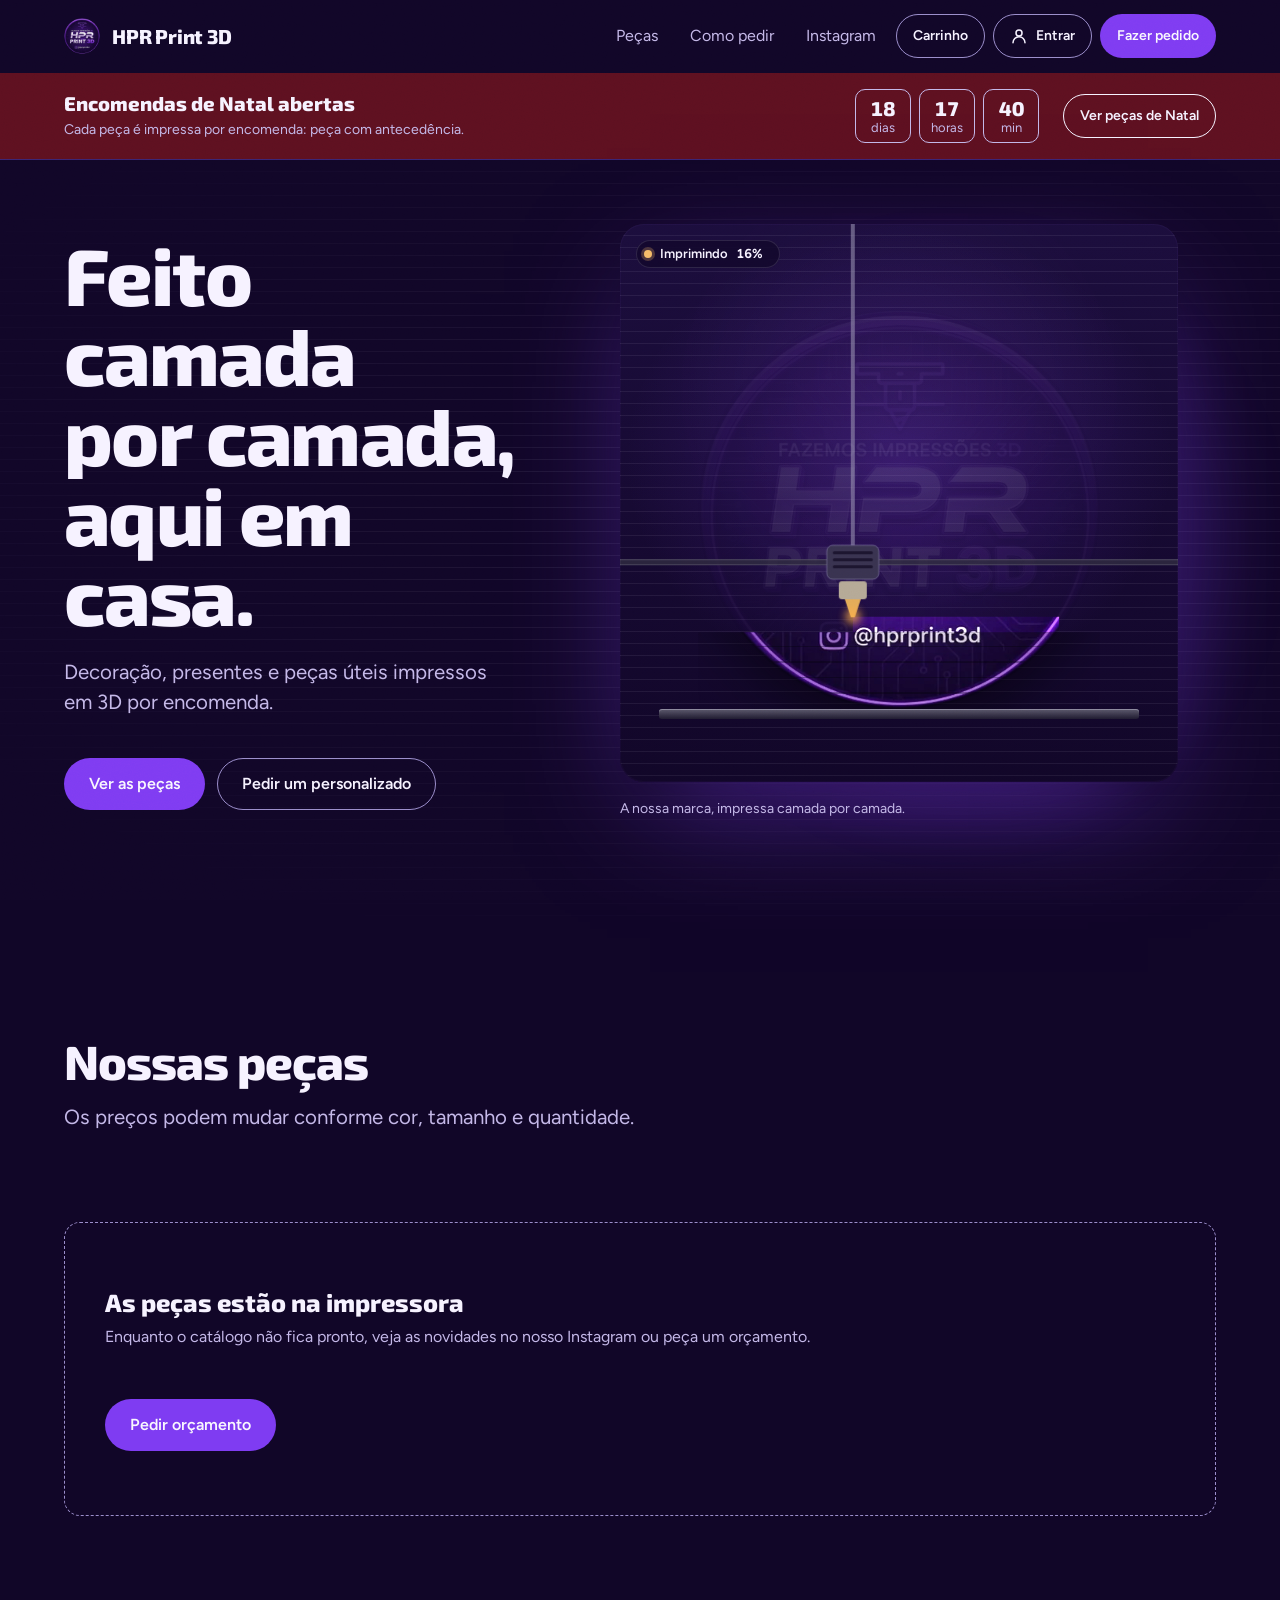
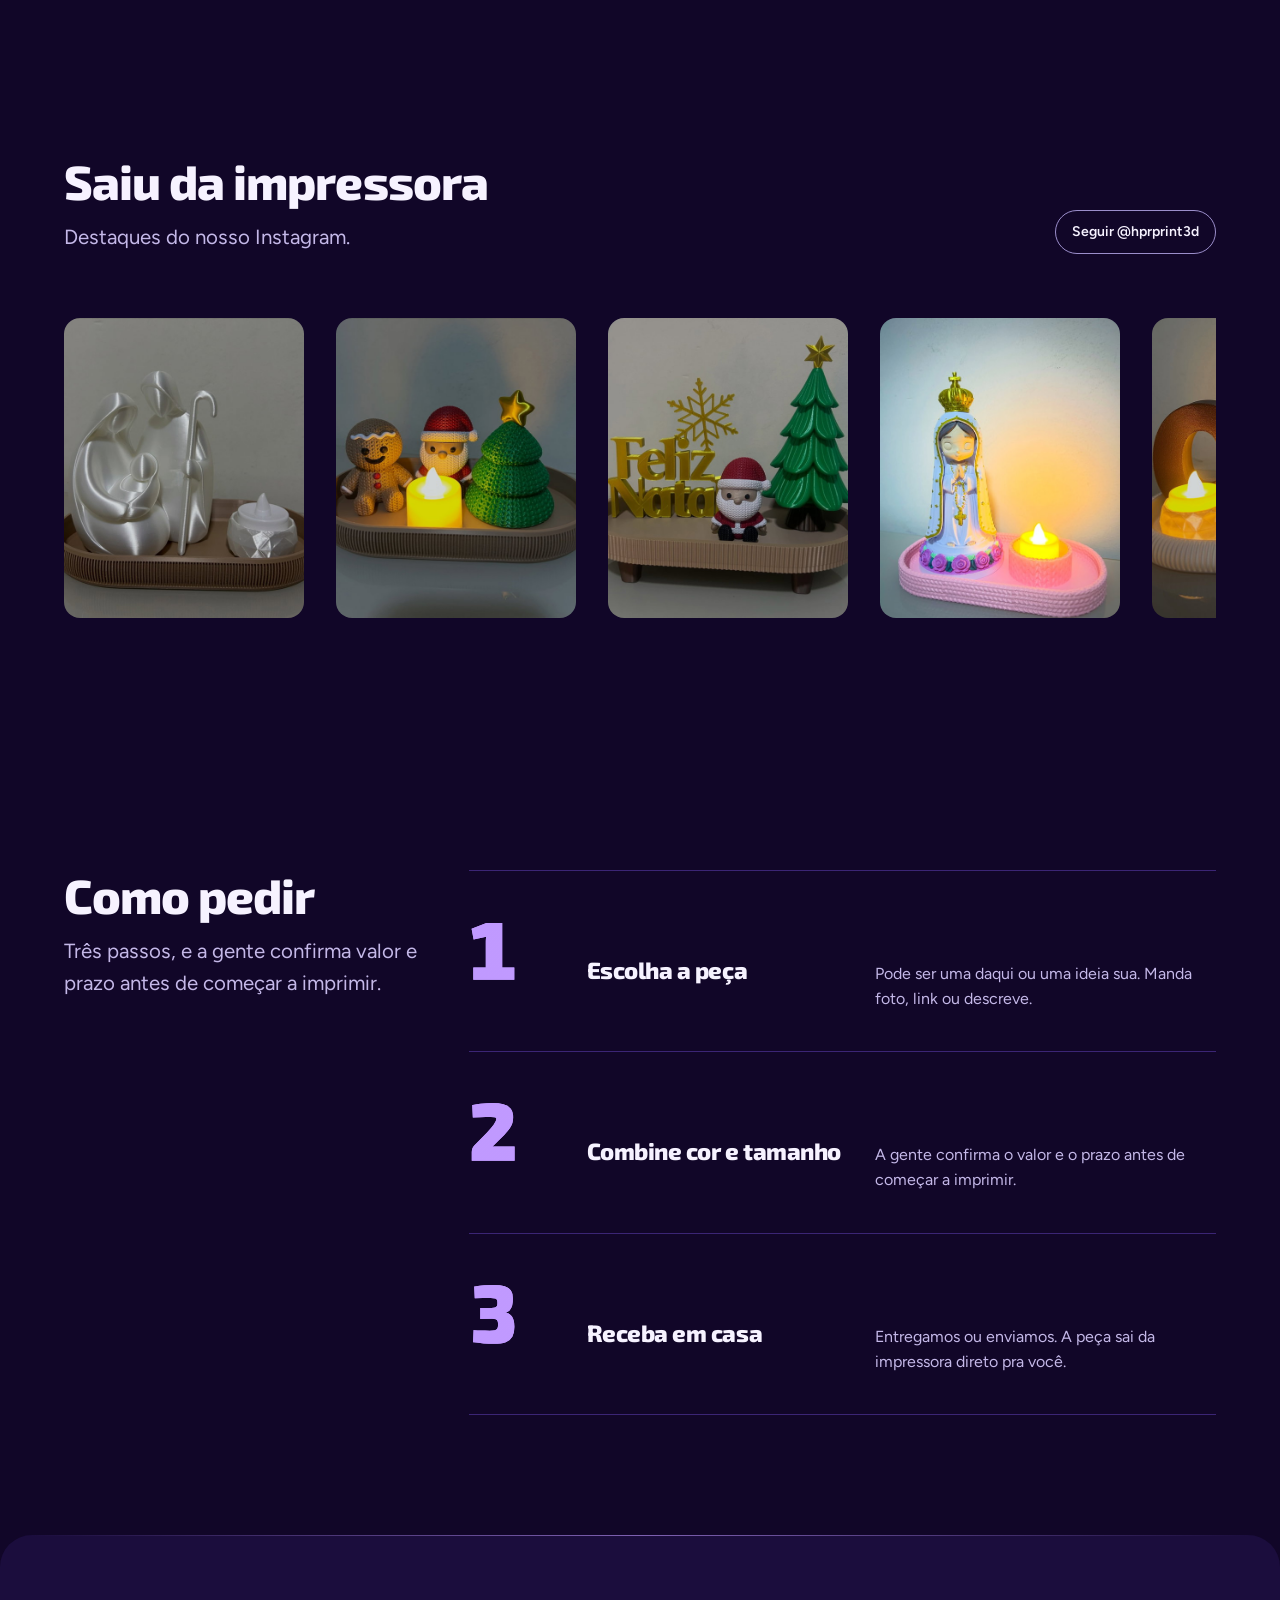
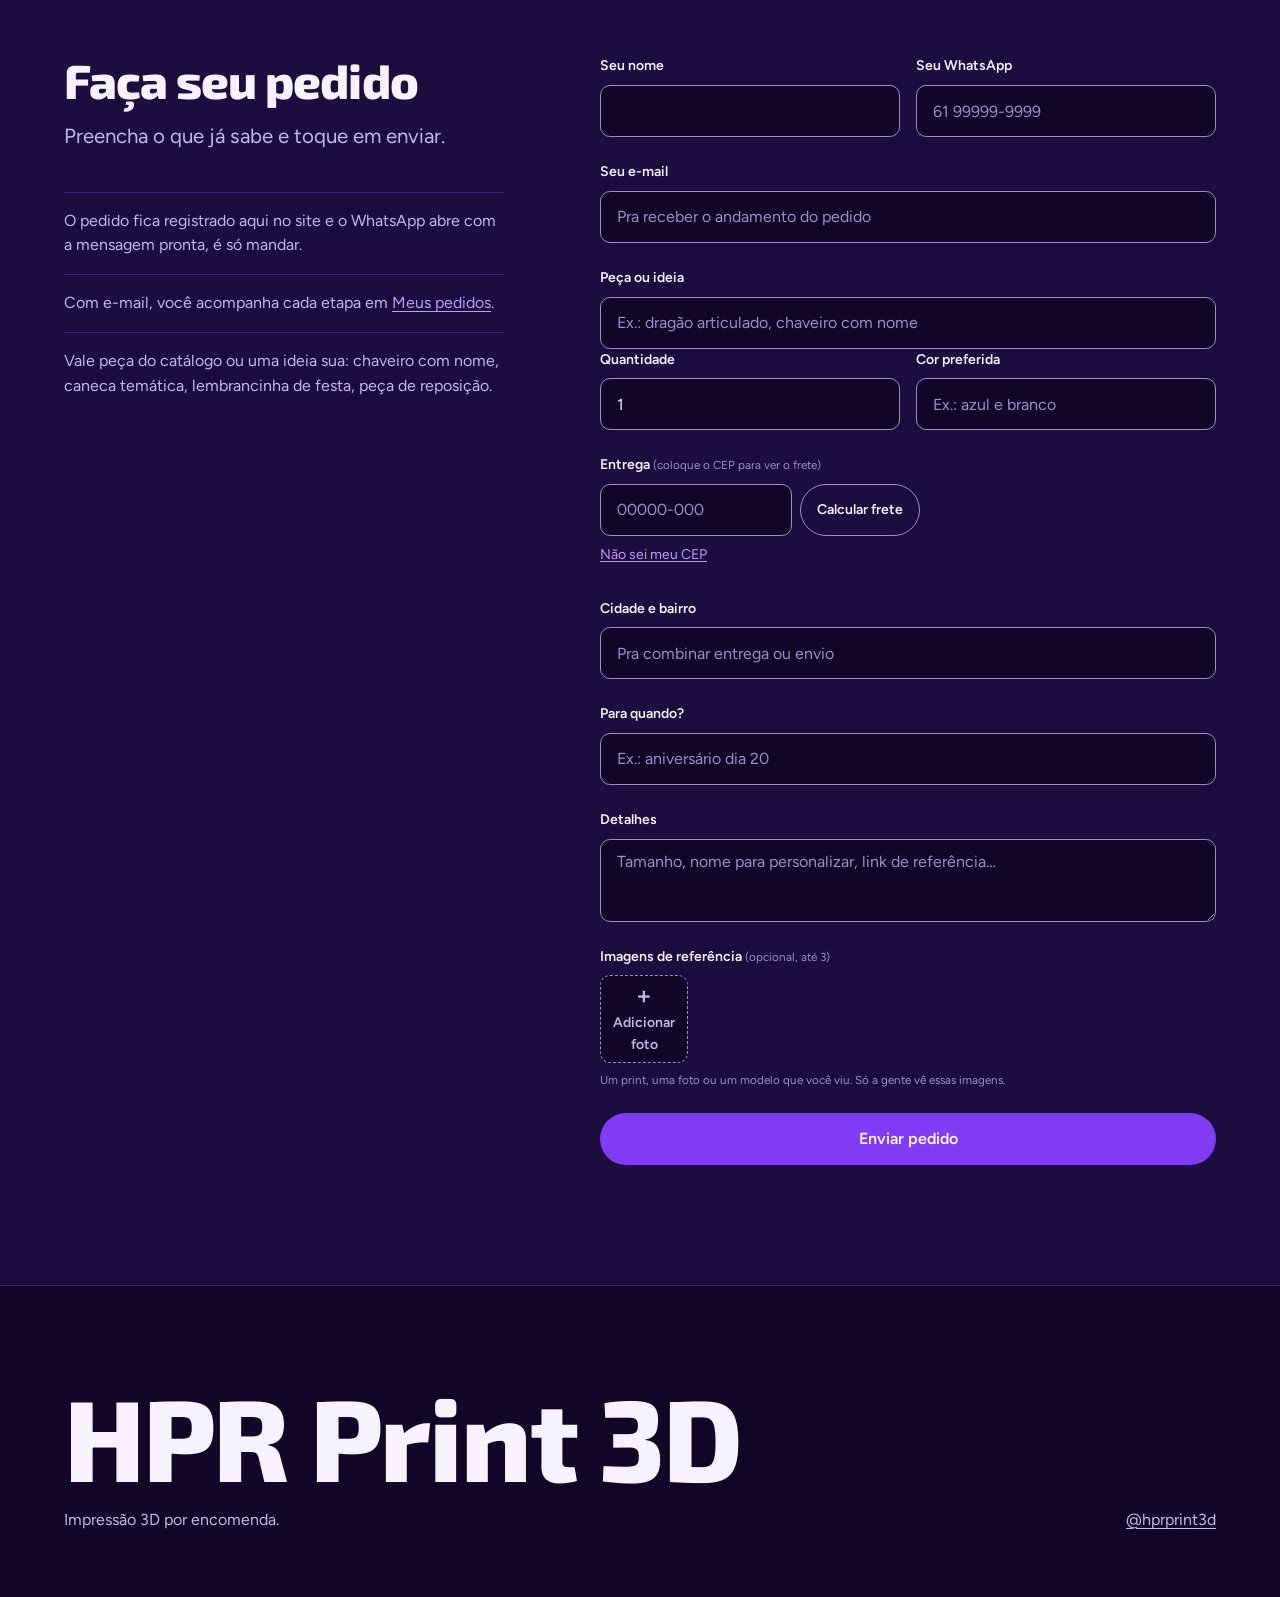
==== commit 55881d03: "Abertura com o bico de uma impressora imprimindo a logo camada por camada, em zigue-zague e na largu" ====
--- a/index.html
+++ b/index.html
@@ -21,11 +21,11 @@
   <link rel="preconnect" href="https://fonts.googleapis.com">
   <link rel="preconnect" href="https://fonts.gstatic.com" crossorigin>
   <link href="https://fonts.googleapis.com/css2?family=Exo+2:wght@800&family=Figtree:wght@400;600&display=swap" rel="stylesheet">
-  <link rel="stylesheet" href="assets/tokens.css?v=202611271310">
-  <link rel="stylesheet" href="assets/base.css?v=202611271310">
-  <link rel="stylesheet" href="assets/comum.css?v=202611271310">
-  <link rel="stylesheet" href="assets/vitrine.css?v=202611271310">
-  <script src="assets/movimento.js?v=202611271310"></script>
+  <link rel="stylesheet" href="assets/tokens.css?v=202611271322">
+  <link rel="stylesheet" href="assets/base.css?v=202611271322">
+  <link rel="stylesheet" href="assets/comum.css?v=202611271322">
+  <link rel="stylesheet" href="assets/vitrine.css?v=202611271322">
+  <script src="assets/movimento.js?v=202611271322"></script>
 </head>
 <body class="com-grao">
   <a class="pular" href="#conteudo">Pular para o conteúdo</a>
@@ -72,12 +72,22 @@
           </div>
         </div>
         <figure class="heroi-foto">
-          <div class="heroi-moldura">
-            <img src="img/heroi.jpg" width="700" height="700" alt="Kit Sagrada Família impresso em 3D, branco perolado, sobre bandeja com vela" fetchpriority="high">
-            <span class="bico" aria-hidden="true"></span>
+          <div class="heroi-moldura impressora">
+            <span class="trilho" aria-hidden="true"></span>
+            <div class="logo-peca">
+              <img class="logo-previa" src="img/logo.webp" width="512" height="512" alt="" aria-hidden="true">
+              <img class="logo-feito" src="img/logo.webp" width="512" height="512" alt="Logo da HPR Print 3D impressa em 3D" fetchpriority="high">
+              <img class="logo-camada" src="img/logo.webp" width="512" height="512" alt="" aria-hidden="true">
+              <span class="logo-fios" aria-hidden="true"></span>
+              <span class="cabecote" aria-hidden="true">
+                <svg viewBox="0 0 64 92" width="64" height="92"><path class="cb-tubo" d="M32 -400V20"/><rect class="cb-corpo" x="6" y="18" width="52" height="34" rx="6"/><rect class="cb-aleta" x="12" y="24" width="40" height="3" rx="1.5"/><rect class="cb-aleta" x="12" y="31" width="40" height="3" rx="1.5"/><rect class="cb-aleta" x="12" y="38" width="40" height="3" rx="1.5"/><rect class="cb-bloco" x="18" y="54" width="28" height="18" rx="3"/><path class="cb-bico" d="M24 72h16l-6 18h-4z"/></svg>
+                <i class="cb-brilho"></i>
+              </span>
+            </div>
+            <span class="mesa" aria-hidden="true"></span>
             <span class="heroi-status" aria-hidden="true"><i></i><span>Imprimindo</span> <b>0%</b></span>
           </div>
-          <figcaption>Kit Sagrada Família, com bandeja e vela.</figcaption>
+          <figcaption>A nossa marca, impressa camada por camada.</figcaption>
         </figure>
       </div>
     </section>
@@ -230,11 +240,11 @@
     </div>
   </footer>
 
-  <script src="assets/supabase-config.js?v=202611271310"></script>
-  <script src="assets/metricas.js?v=202611271310" defer></script>
-  <script src="assets/email.js?v=202611271310"></script>
-  <script src="assets/frete.js?v=202611271310"></script>
-  <script src="assets/itens.js?v=202611271310"></script>
-  <script src="assets/app.js?v=202611271310"></script>
+  <script src="assets/supabase-config.js?v=202611271322"></script>
+  <script src="assets/metricas.js?v=202611271322" defer></script>
+  <script src="assets/email.js?v=202611271322"></script>
+  <script src="assets/frete.js?v=202611271322"></script>
+  <script src="assets/itens.js?v=202611271322"></script>
+  <script src="assets/app.js?v=202611271322"></script>
 </body>
 </html>
--- a/assets/vitrine.css
+++ b/assets/vitrine.css
@@ -45,20 +45,49 @@
 .heroi-moldura::after { content: ""; position: absolute; inset: 0; z-index: 3; border-radius: inherit; pointer-events: none;
   box-shadow: inset 0 0 0 1px color-mix(in oklab, var(--color-ink) 14%, transparent);
   background: radial-gradient(60% 60% at var(--luz-x, 50%) var(--luz-y, 30%), oklch(100% 0 0 / 0.14), transparent 70%); mix-blend-mode: soft-light; }
-.heroi-moldura img { width: 100%; height: 100%; object-fit: cover; }
 .heroi-foto figcaption { margin-top: var(--space-md); font-size: var(--text-sm); color: var(--color-ink-2); }
+/* ---------- A impressora da abertura: o cabeçote vai e volta e imprime a logo camada por camada ----------
+ * Sem JS (ou com "reduzir movimento") a logo aparece pronta e o cabeçote fica estacionado no canto.
+ * O movimento.js desenha as camadas: cada uma tem a largura do círculo naquela altura, como num fatiador. */
+.impressora { --cb: clamp(40px, 8.5vw, 64px); background:
+  radial-gradient(70% 60% at 50% 42%, color-mix(in oklab, var(--color-accent) 26%, transparent), transparent 70%),
+  repeating-linear-gradient(to bottom, transparent 0 11px, var(--color-fio) 11px 12px),
+  linear-gradient(180deg, var(--color-paper-2), var(--color-paper)); }
+.logo-peca { position: absolute; left: 14%; right: 14%; bottom: 13%; aspect-ratio: 1; }
+.logo-peca img { position: absolute; inset: 0; width: 100%; height: 100%; }
+.logo-previa { opacity: 0; transition: opacity 600ms var(--ease-out); }
+.logo-feito { filter: drop-shadow(0 18px 30px oklch(5% 0.04 293 / 0.6)); }
+.logo-camada { display: none; filter: brightness(1.35) saturate(1.2); }
+/* Fios de camada por cima da parte impressa (a textura de uma peça impressa de verdade) */
+.logo-fios { position: absolute; inset: 0; pointer-events: none; opacity: 0.35; mix-blend-mode: multiply;
+  background: repeating-linear-gradient(to bottom, transparent 0 calc(100% / 26 - 1.5px), oklch(20% 0.08 293) calc(100% / 26 - 1.5px) calc(100% / 26));
+  -webkit-mask: url("../img/logo.webp") center / contain no-repeat; mask: url("../img/logo.webp") center / contain no-repeat; }
+.mesa { position: absolute; left: 7%; right: 7%; bottom: calc(13% - 10px); height: 10px; border-radius: 3px;
+  background: linear-gradient(180deg, oklch(48% 0.03 293), oklch(24% 0.04 293)); box-shadow: 0 14px 30px -6px oklch(5% 0.04 293 / 0.9), inset 0 1px 0 oklch(80% 0.03 293 / 0.5); }
+.trilho { position: absolute; left: 0; right: 0; z-index: 3; height: 6px; border-block: 1px solid oklch(60% 0.03 293 / 0.35); background: oklch(30% 0.04 293 / 0.85); top: calc(15% - var(--cb) * 0.86 - 3px); }
+/* O cabeçote: a ponta do bico fica no ponto (0,0) do elemento; o JS só move com transform */
+.cabecote { position: absolute; left: 0; top: 0; z-index: 4; width: var(--cb); height: calc(var(--cb) * 92 / 64); margin-left: calc(var(--cb) / -2); margin-top: calc(var(--cb) * -90 / 64); pointer-events: none;
+  left: 92%; will-change: transform; }
+.cabecote svg { width: 100%; height: 100%; overflow: visible; }
+.cb-tubo { stroke: oklch(70% 0.04 293 / 0.55); stroke-width: 4; fill: none; }
+.cb-corpo { fill: oklch(34% 0.05 293); stroke: oklch(62% 0.06 293 / 0.6); stroke-width: 1; }
+.cb-aleta { fill: oklch(22% 0.05 293); }
+.cb-bloco { fill: oklch(74% 0.03 80); }
+.cb-bico { fill: oklch(78% 0.12 75); }
+.cb-brilho { position: absolute; left: 50%; bottom: -4px; width: 14px; height: 14px; margin-left: -7px; border-radius: 50%; background: oklch(85% 0.17 60); filter: blur(5px); opacity: 0; transition: opacity 300ms var(--ease-out); }
+.imprimindo .cb-brilho { opacity: 0.9; }
+.imprimindo .logo-previa { opacity: 0.07; }
+.imprimindo .logo-camada { display: block; }
+/* Com movimento, tudo começa vazio até o JS assumir (evita a logo piscar pronta antes da impressão) */
+.mov .logo-feito, .mov .logo-fios, .mov .logo-camada { clip-path: inset(100% 0 0 0); }
+.mov .impressora.pronta .logo-feito, .mov .impressora.pronta .logo-fios { clip-path: none; }
+
 /* Selo da impressora: acompanha a porcentagem e troca para "pronto" */
-.heroi-status { position: absolute; left: var(--space-md); bottom: var(--space-md); z-index: 4; display: inline-flex; align-items: center; gap: var(--space-xs); padding: var(--space-2xs) var(--space-sm) var(--space-2xs) var(--space-xs); border-radius: var(--radius-pill); background: color-mix(in oklab, var(--color-paper) 70%, transparent); -webkit-backdrop-filter: blur(10px); backdrop-filter: blur(10px); color: var(--color-ink); font-size: var(--text-xs); font-weight: 600; box-shadow: inset 0 0 0 1px color-mix(in oklab, var(--color-ink) 12%, transparent); }
+.heroi-status { position: absolute; left: var(--space-md); top: var(--space-md); z-index: 4; display: inline-flex; align-items: center; gap: var(--space-xs); padding: var(--space-2xs) var(--space-sm) var(--space-2xs) var(--space-xs); border-radius: var(--radius-pill); background: color-mix(in oklab, var(--color-paper) 70%, transparent); -webkit-backdrop-filter: blur(10px); backdrop-filter: blur(10px); color: var(--color-ink); font-size: var(--text-xs); font-weight: 600; box-shadow: inset 0 0 0 1px color-mix(in oklab, var(--color-ink) 12%, transparent); }
 .heroi-status b { min-width: 4ch; font-variant-numeric: tabular-nums; }
 .heroi-status i { width: 8px; height: 8px; border-radius: 50%; background: var(--color-warn); box-shadow: 0 0 0 3px color-mix(in oklab, var(--color-warn) 25%, transparent); transition: background-color var(--dur-short) var(--ease-out), box-shadow var(--dur-short) var(--ease-out); }
 .heroi-status.feito i { background: var(--color-ok); box-shadow: 0 0 0 3px color-mix(in oklab, var(--color-ok) 25%, transparent); }
-/* A assinatura: a foto "sai da impressora" de baixo pra cima, camada por camada, com o bico passando */
-.bico { position: absolute; inset: 0; pointer-events: none; opacity: 0; }
-.bico { z-index: 2; }
-.bico::before { content: ""; position: absolute; left: 0; right: 0; top: 0; height: 2px; background: var(--color-focus); box-shadow: 0 0 12px 2px var(--color-focus), 0 0 40px 6px var(--color-brilho); }
 /* Entrada da abertura (uma vez, ao carregar): as três linhas do título sobem de dentro da própria faixa, depois o texto e os botões */
-.mov .heroi-moldura img { animation: imprimir 1.7s steps(16, end) 250ms both; }
-.mov .bico { animation: bico 1.7s steps(16, end) 250ms both; }
 .mov .heroi h1 .camada > span { animation: linha-sobe 1s var(--ease-out-forte) both; }
 .mov .heroi h1 .camada:nth-child(2) > span { animation-delay: 90ms; }
 .mov .heroi h1 .camada:nth-child(3) > span { animation-delay: 170ms; }
@@ -67,8 +96,6 @@
 .mov .heroi-foto figcaption, .mov .heroi-status { animation: acende 700ms var(--ease-out-forte) 500ms both; }
 @keyframes linha-sobe { from { transform: translateY(105%); } to { transform: none; } }
 @keyframes acende { from { opacity: 0; transform: translateY(12px); } to { opacity: 1; transform: none; } }
-@keyframes imprimir { from { clip-path: inset(100% 0 0 0); } to { clip-path: inset(0 0 0 0); } }
-@keyframes bico { from { transform: translateY(100%); opacity: 1; } 94% { opacity: 1; } to { transform: translateY(0); opacity: 0; } }
 
 /* ---------- Seções ---------- */
 .secao { padding-block: var(--section-gap-s); }
